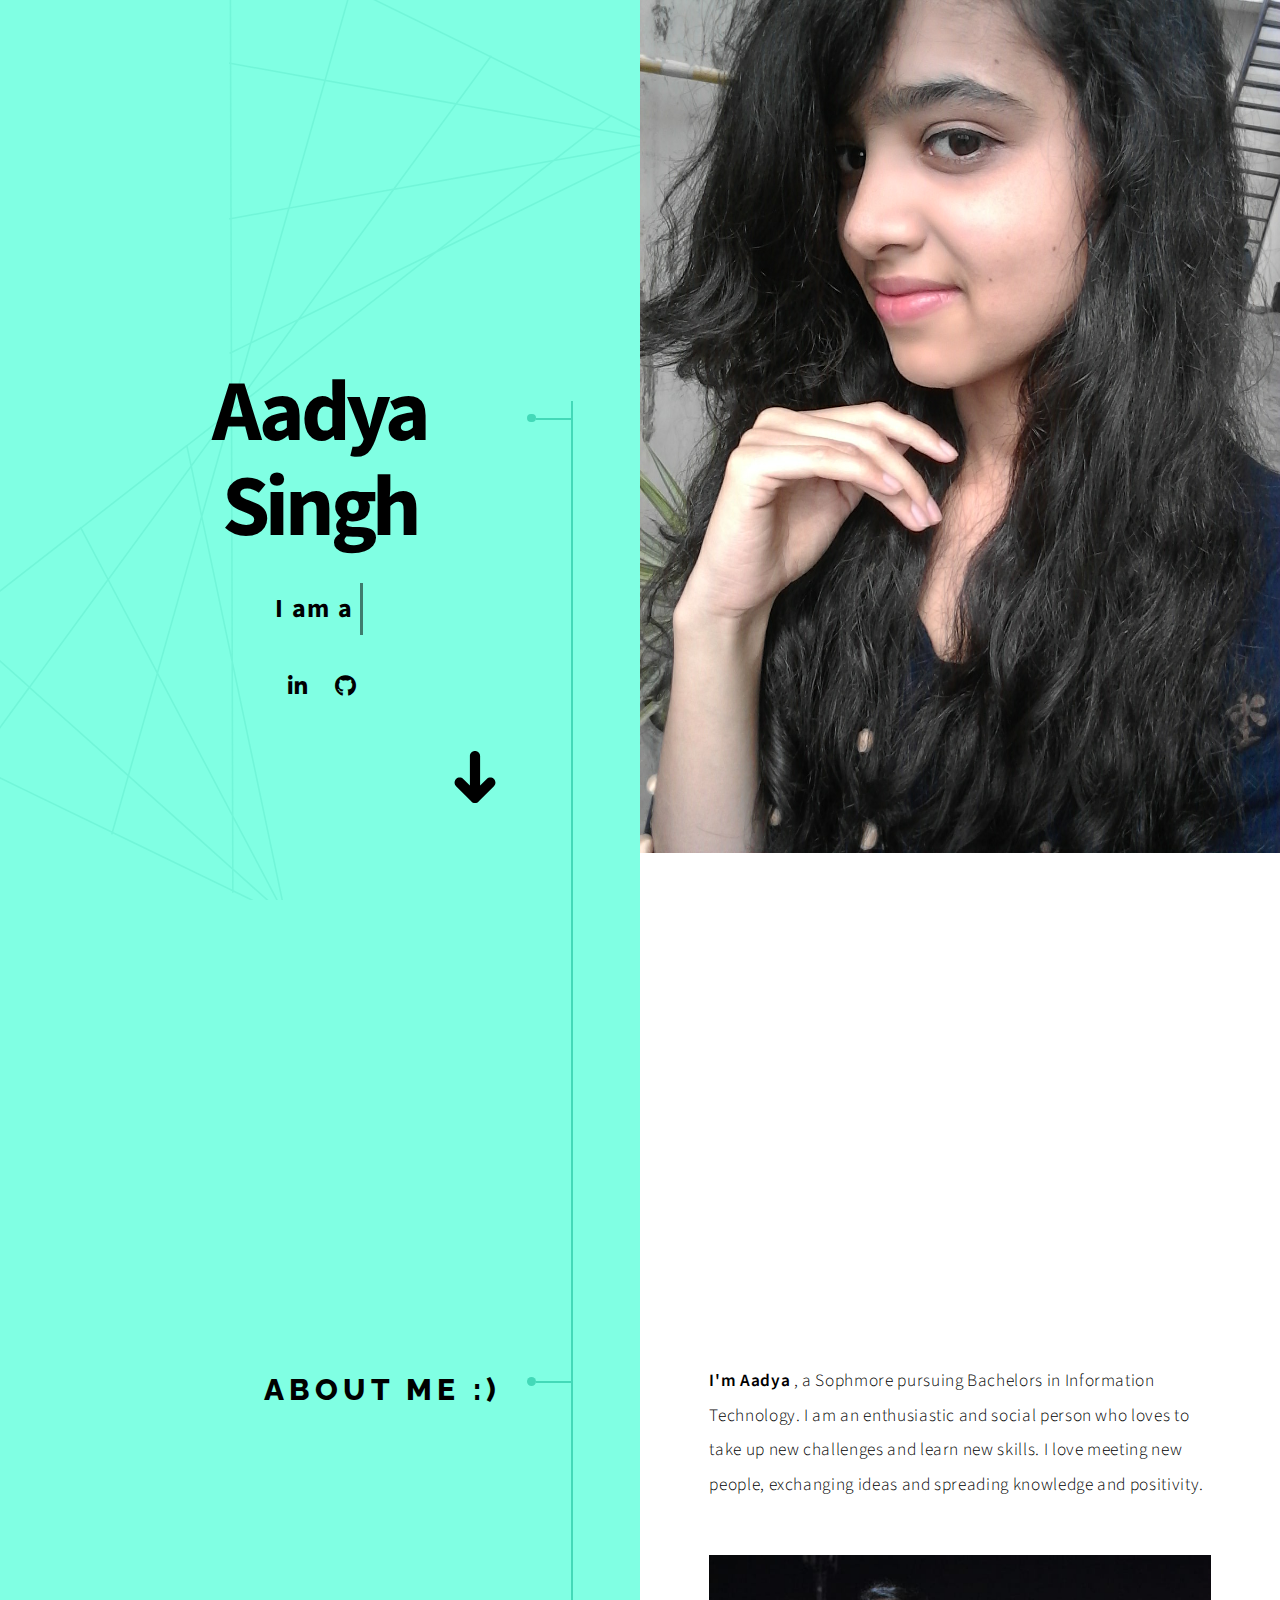
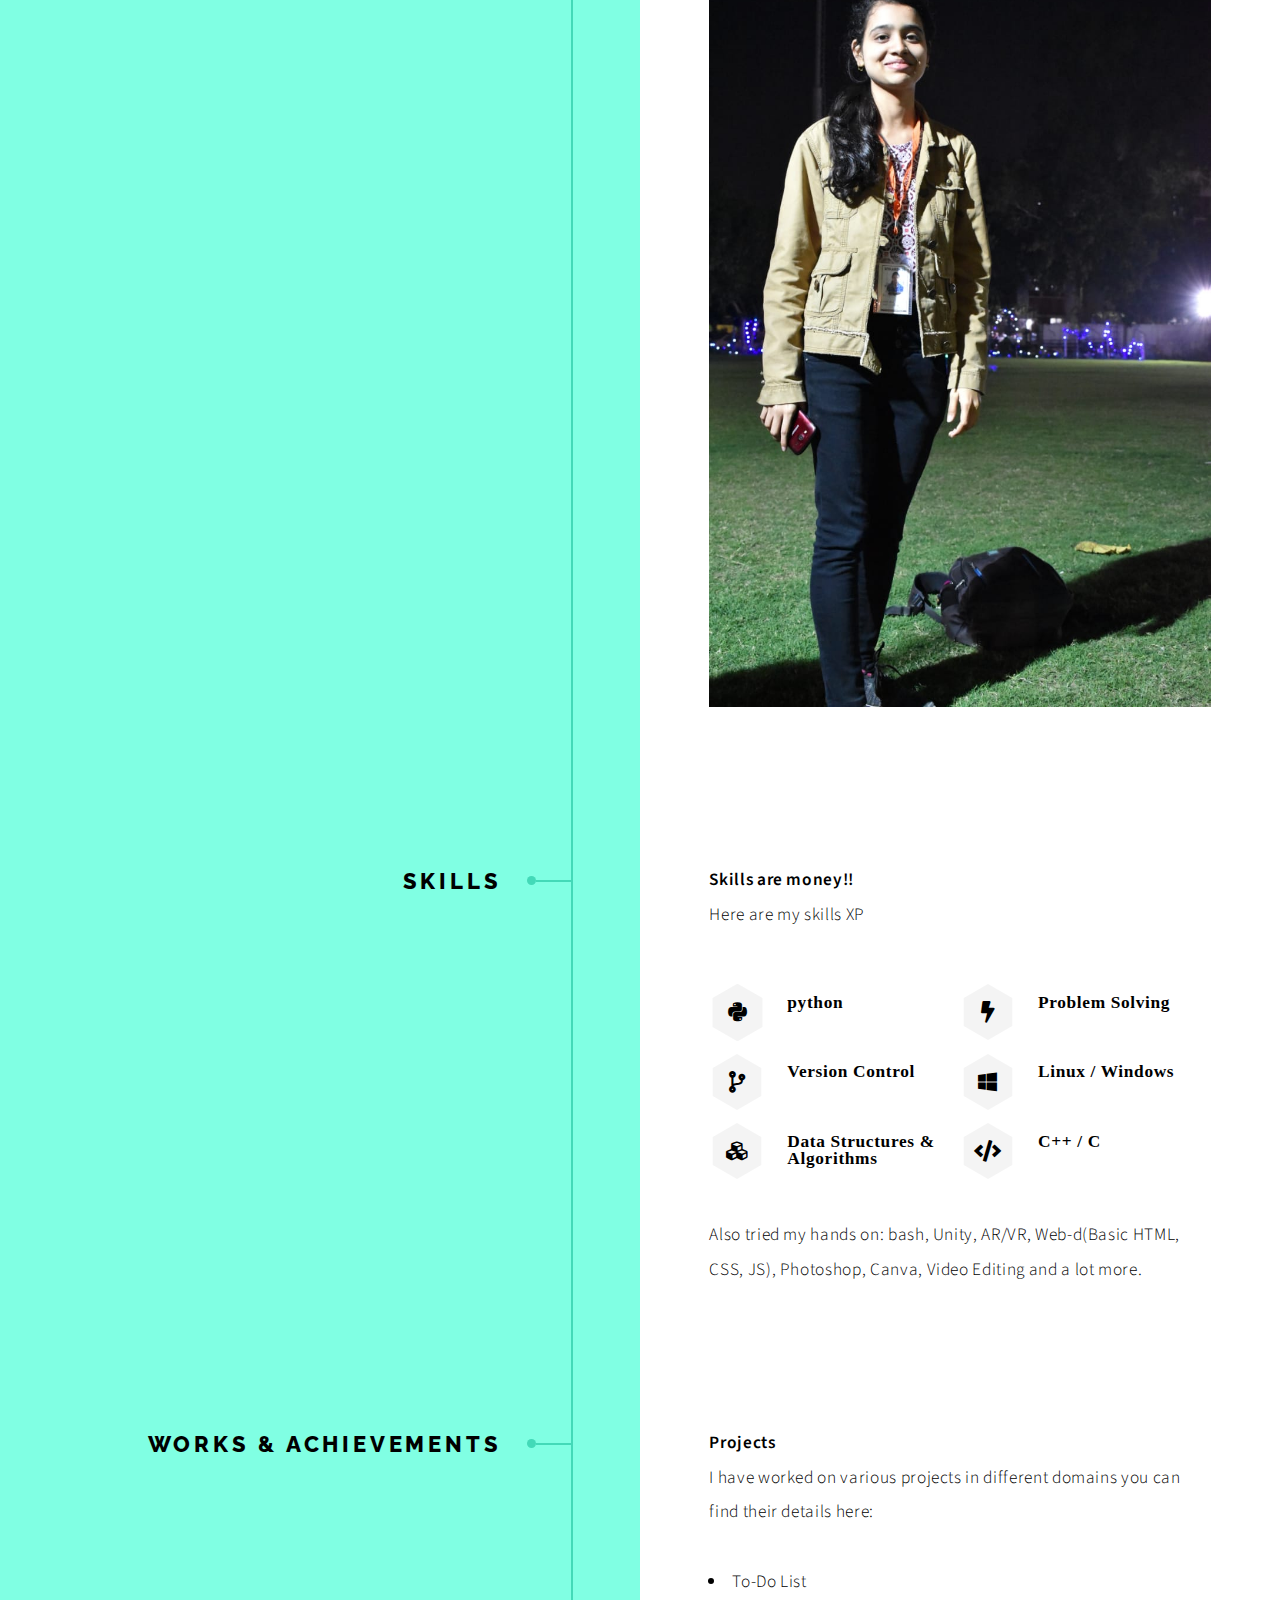
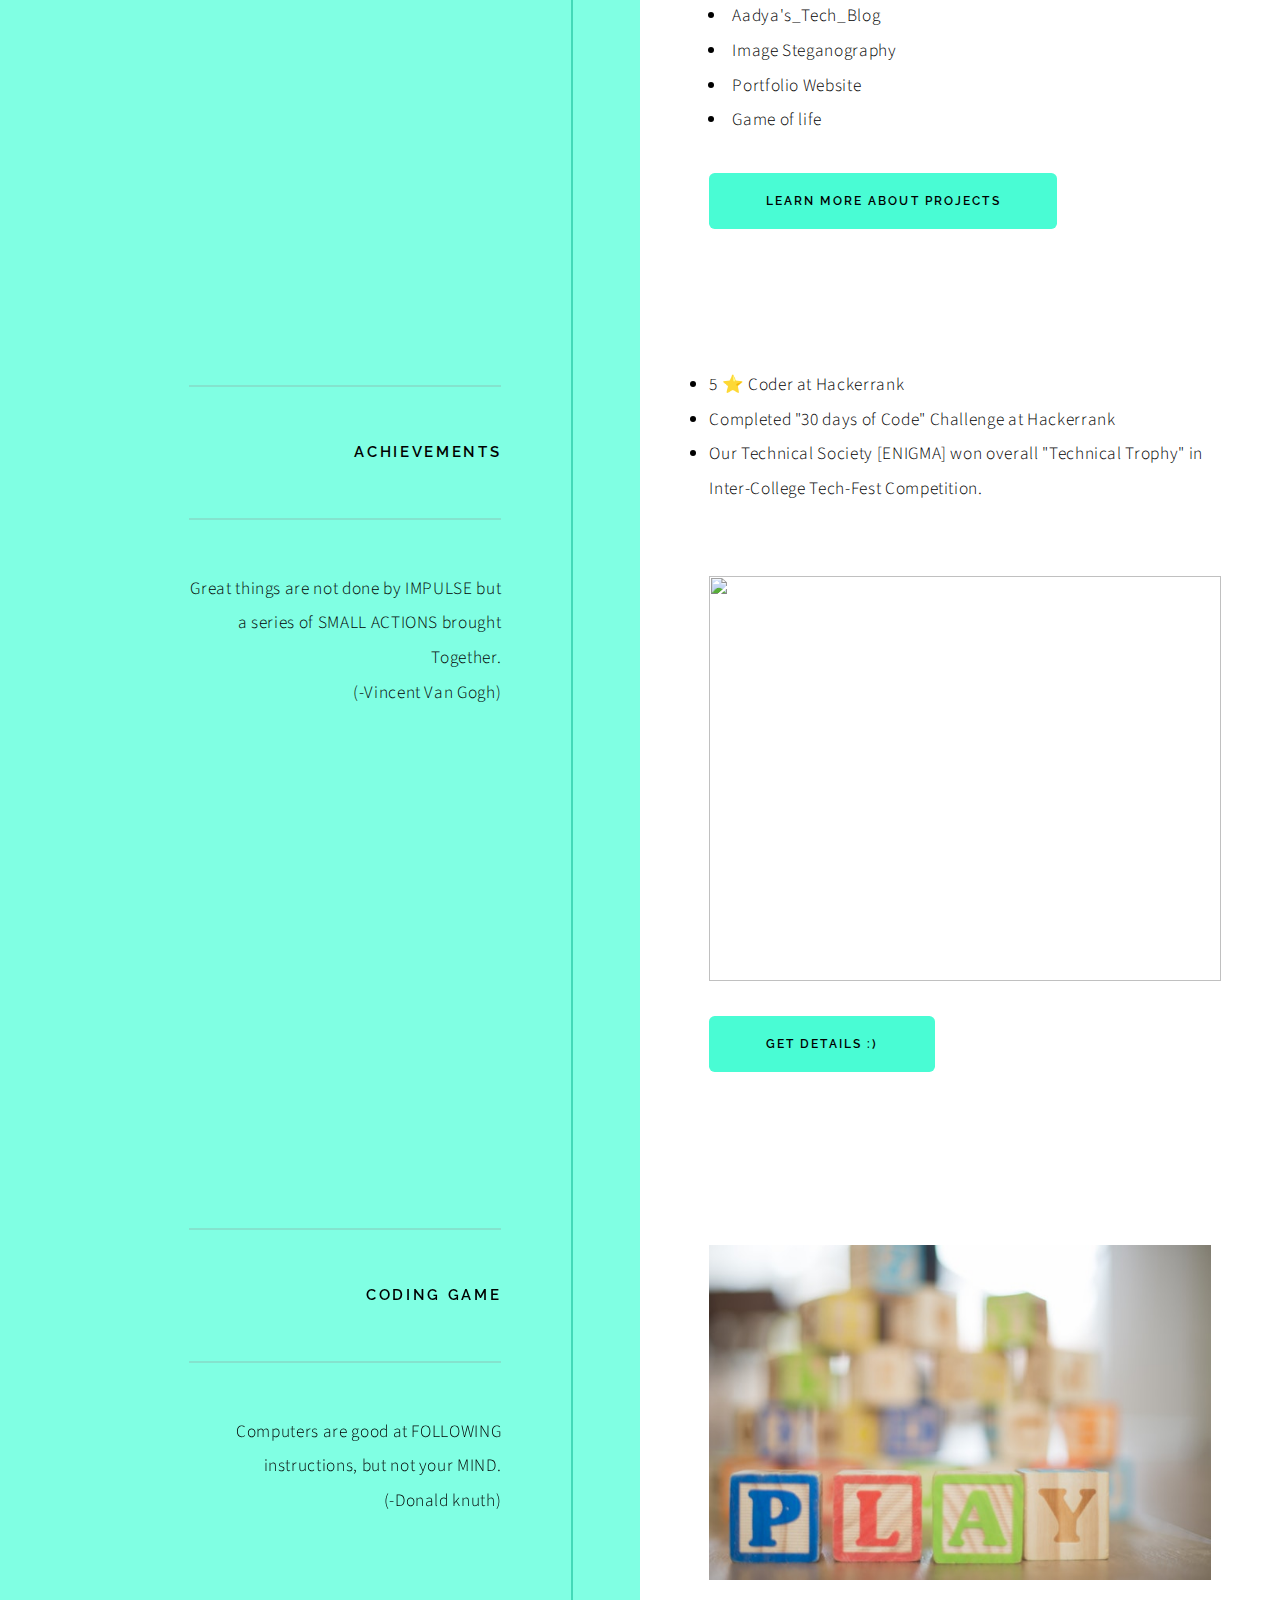
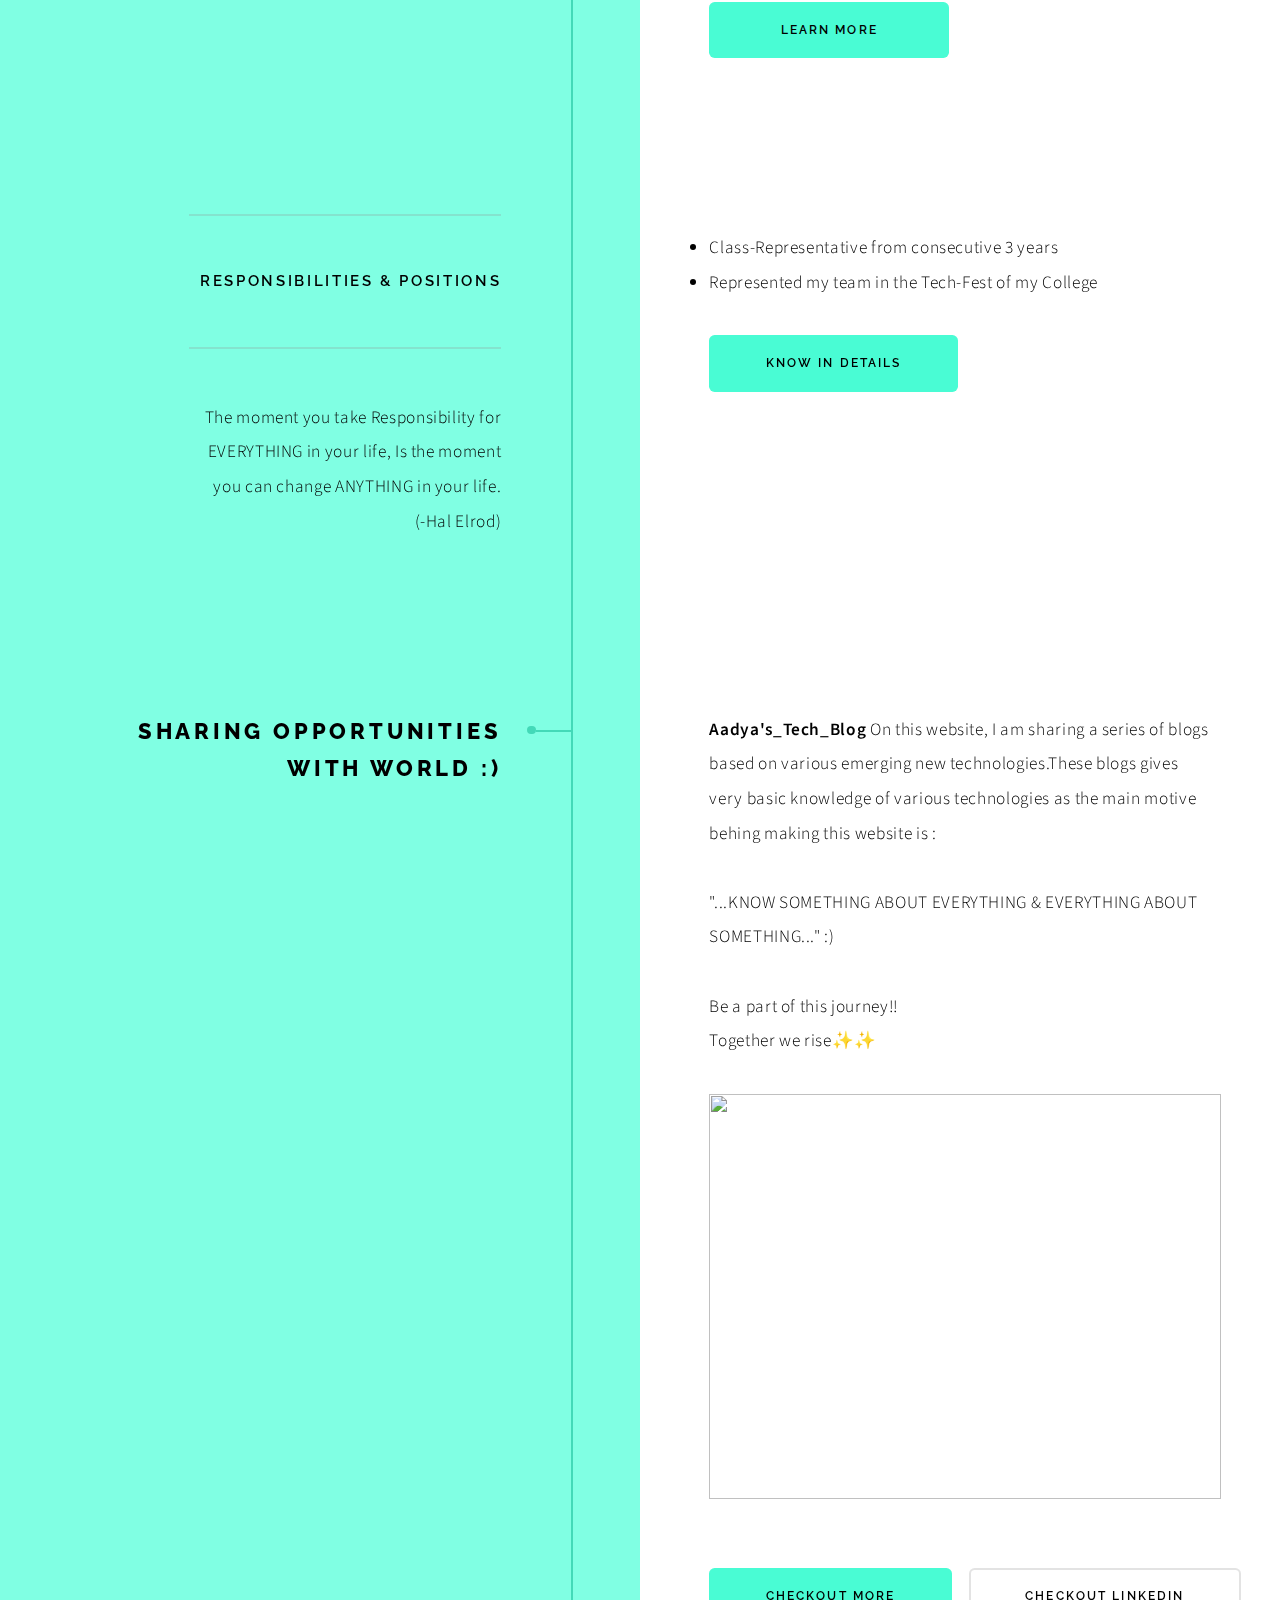
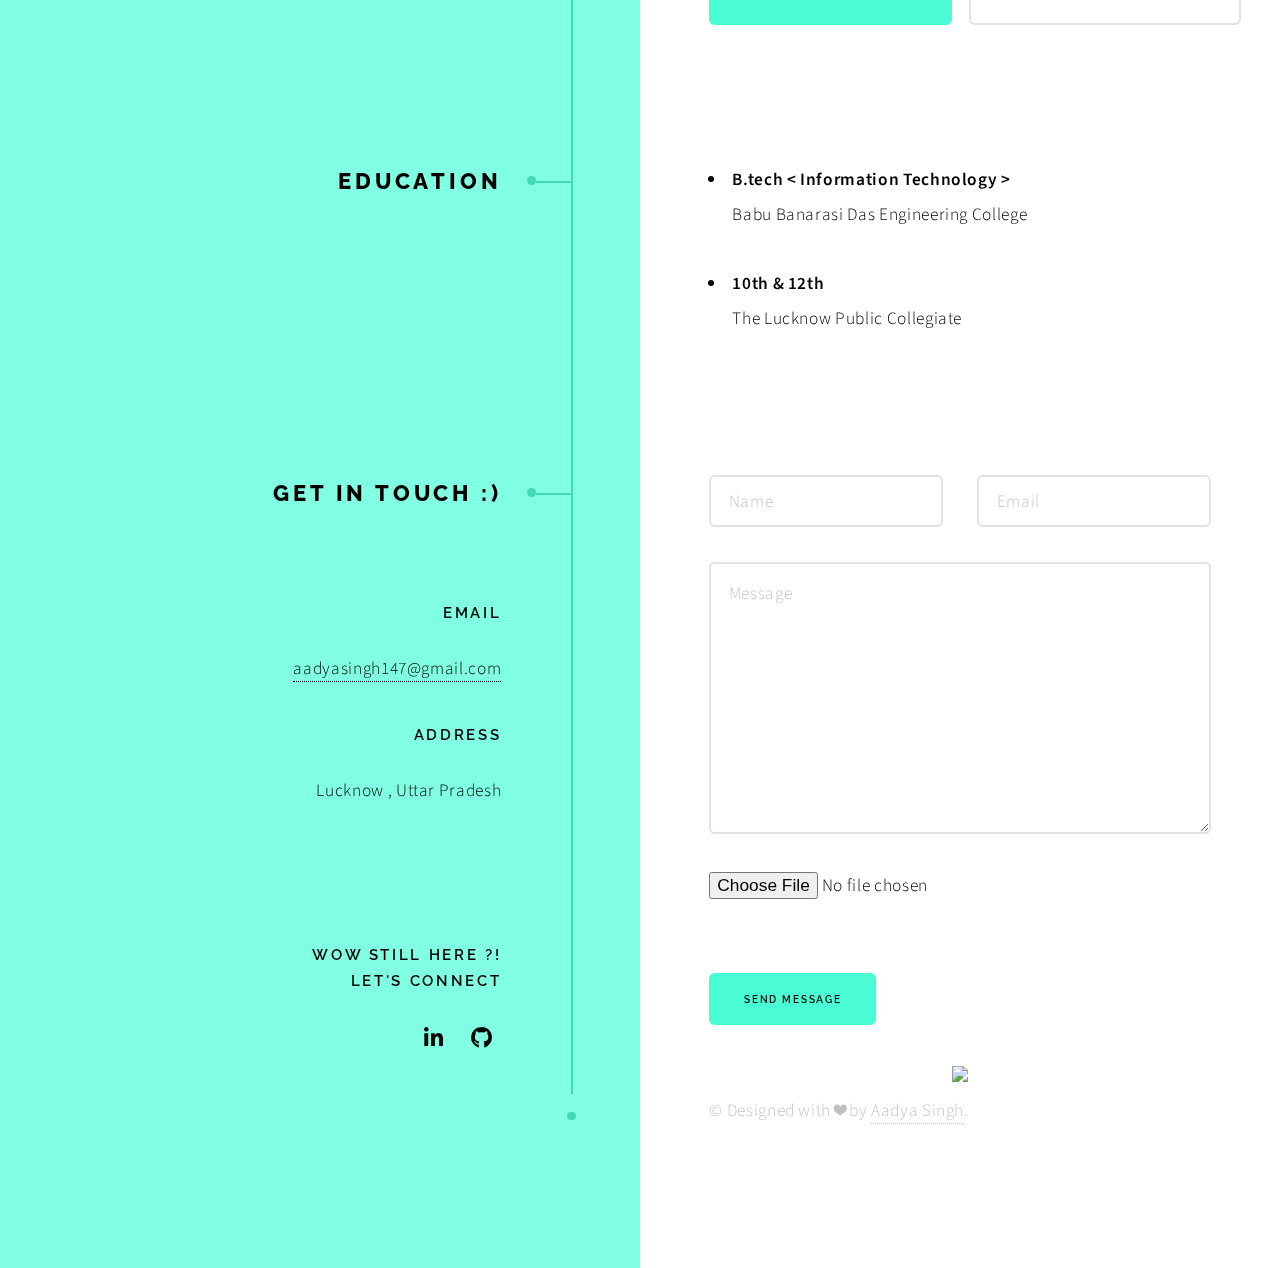
==== index.html @ fbf0c64c "Update index.html" ====
<!DOCTYPE HTML>

<html>

<head>
	<title>Aadya Singh's Portfolio</title>
	<meta charset="utf-8" />
	<meta name="viewport" content="width=device-width, initial-scale=1, user-scalable=no" />
	<meta name="description" content="" />
	<meta name="keywords" content="" />
	<link rel="stylesheet" href="assets/css/main.css" />
	<link rel="stylesheet" href="https://cdn.jsdelivr.net/gh/devicons/devicon@master/devicon.min.css">

</head>

<body class="is-preload">

	<!-- Wrapper -->
	<div id="wrapper">

		<!-- Intro -->
		<section class="intro">
			<header>
				<!-- <center> -->
				<h1 align="center">Aadya Singh</h1>
				<div class="aayushi">
					<p>I am a <span class="typed-text"></span><span class="cursor">&nbsp;</span></p>
				</div>

				<!-- </center> -->
				<center>
					<ul class="icons">

						<li><a href="www.linkedin.com/in/aadya-singh-b6955a1a9" target="_blank"
								class="icon brands fa-linkedin-in"><span class="label">LinkedIn</span></a></li>
						<li><a href="https://github.com/adysis14" target="_blank" class="icon brands fa-github"><span
									class="label">GitHub</span></a></li>

					</ul>
				</center>

				<ul class="actions">
					<li><a href="#first" class="arrow scrolly"><span class="label">Next</span></a></li>
				</ul>
			</header>
			<div class="content">
				<img class="image fill" data-position="center" src="images/pic011..jpg" alt="" />
				<!-- <img style="position:absolute; bottom:0" src="https://media.tenor.com/images/fa2a38af8337d1332c962257dd8c6bdf/tenor.gif"> -->
				<!-- <img src="images/pic011.jpg" style="height:auto; max-width:100%; border:none; display:block;" alt="" /> -->
				<!-- <span class="image main"><img src="images/pic011.jpg" alt="" /></span> -->
			</div>
		</section>

		<!-- Section -->
		<section id="first">
			<header>
				<h2 style="font-size: 30px"> About me :)</h2>
			</header>
			<div class="content">
				<p><strong>I'm Aadya</strong> , a Sophmore pursuing Bachelors in Information Technology. I
					am an enthusiastic and social person who loves to take up new challenges and learn new skills. I
					love meeting new people, exchanging ideas and spreading knowledge and positivity.

					<span class="image main"><img src="images/pic02..jpg" alt="" /></span>
			</div>
		</section>

		<!-- Section -->
		<section>
			<header>
				<h2>Skills</h2>
			</header>
			<div class="content">
				<p><strong>Skills are money!!</strong><br> Here are my skills XP</p>
				<ul class="feature-icons">
					<li class="fab fa-python"><b>python</b></li>
					<li class="fas fa-bolt">Problem Solving</li>
					<li class="fas fa-code-branch">Version Control</li>
					<li class="fab fa-windows"><b>Linux / Windows</b></li>
					<li class="fas fa-cubes">Data Structures & Algorithms</li>
					<li class="fas fa-code">C++ / C</li>
				</ul>
				<p>Also tried my hands on: bash, Unity, AR/VR, Web-d(Basic HTML, CSS, JS), Photoshop, Canva, Video
					Editing and a lot more.</p>
			</div>
		</section>

		<!-- Section -->
		<section>
			<header>
				<h2>Works & Achievements </h2>
			</header>
			<div class="content">
				<p><strong>Projects</strong><br> I have worked on various projects in different domains you can find
					their details here:
				<ul>
					<li> To-Do List</li>
					<li> Aadya's_Tech_Blog</li>
					<li> Image Steganography </li>
					<!-- <li> AR Card Game</li> -->
					<!-- <li> AgriFriend (Website using Bootsrap)</li> -->
					<li> Portfolio Website</li>
					<li> Game of life</li>
					<!-- <li> ChessMov (Chess moves finder)</li> -->

				</ul>

				<a href="projects.html" target="_blank" class="button primary large">Learn more about projects</a>
				</p>


				<!-- Section -->
				<section>
					<header>
						<hr><h3>Achievements</h3><hr>
						<p>Great things are not done by IMPULSE but a series of SMALL ACTIONS brought
							Together.<br>(-Vincent Van Gogh)</p>
					</header>
					<div class="content"><br>
						<li>5 ⭐ Coder at Hackerrank</li>
						<li>Completed "30 days of Code" Challenge at Hackerrank</li>
						<li>Our Technical Society [ENIGMA] won overall "Technical Trophy" in Inter-College Tech-Fest
							Competition.</li>
						<br>
						<br>
						<div class="gallery">
							<a href="images/gallery/fulls/08..JPG" class="portrait"><img
									src="images/gallery/thumbs/08..JPG" alt="" /></a>
						</div> <br>
						<div>
							<!-- <a href="images/gallery/fulls/01.jpg" class="landscape"><img
									src="https://imgur.com/wDs1J7K.jpg" alt="" /></a> -->

							<a href="projects.html" target="_blank" class="button primary large">Get Details :)</a>
						</div>
					</div>
				</section>

				<!-- Section -->
				<section>
					<header>
						<hr><h3>Coding Game</h3><hr>
						<p>Computers are good at FOLLOWING instructions, but not your MIND.<br> (-Donald knuth)</p>
					</header>
					<div class="content"><br><br>
						<div class="gallery">
							<a href="images/gallery/fulls/05..jpg" class="landscape"><img
									src="images/gallery/thumbs/05..jpg" alt="" /></a>

							<a href="projects.html" target="_blank" class="button primary large">Learn more</a>


						</div>
					</div>
				</section>

				<!-- Section -->
				<section>
					<header>
						<hr><h3>Responsibilities & Positions</h3><hr>
						<p>The moment you take Responsibility for EVERYTHING in your life, Is the moment you can change
							ANYTHING in your life.<br>(-Hal Elrod)</p>
					</header>
					<div class="content"><br><br>
						<li>Class-Representative from consecutive 3 years</li>
						<li>Represented my team in the Tech-Fest of my College</li>
<!-- 						<li>Our Technical Society [ENIGMA] won overall "Technical Trophy" in Inter-College Tech-Fest
							Competition.</li>
						<br>
						<br>
						<div class="gallery">
							<a href="images/gallery/fulls/08..JPG" class="portrait"><img
									src="images/gallery/thumbs/08..JPG" alt="" /></a>
						</div> -->
						<br>
						<a href="projects.html" target="_blank" class="button primary large">Know in details</a>

					</div>
				</section><br>

			</div>
		</section>

		<!-- Section -->
		<section>
			<header>
				<h2>Sharing Opportunities with world :)</h2>
			</header>
			<div class="content">
				<p><strong>Aadya's_Tech_Blog</strong> On this website, I am sharing a series of blogs based on various
					emerging new technologies.These blogs gives very basic knowledge of various technologies as the main
					motive behing making this website is : <br> <br>

					"...KNOW SOMETHING ABOUT EVERYTHING & EVERYTHING ABOUT SOMETHING..." :)<br><br>

					Be a part of this journey!! <br>
					Together we rise✨✨</p>

				
					<div class="gallery">
						<a href="https://github.com/adysis14/Aadya-s-Tech-Blog/blob/main/ady(1).png?raw=true" class="portrait"><img
								src="https://github.com/adysis14/Aadya-s-Tech-Blog/blob/main/ady(1).png?raw=true" alt="" /></a>
					</div>
					

				<!-- <div class="iframe-container">
					<iframe width="560" height="315" src="https://github.com/adysis14/Aadya-s-Tech-Blog/blob/main/ady(1).png?raw=true" frameborder="0"
						allow="accelerometer; autoplay; clipboard-write; encrypted-media; gyroscope; picture-in-picture"
						allowfullscreen></iframe>
				</div> -->
				<br>

				<!--	<div class="iframe-container">
					<iframe width="560" height="315" src="https://www.youtube.com/embed/ROzwmfEaaHw" frameborder="0"
						allow="accelerometer; autoplay; clipboard-write; encrypted-media; gyroscope; picture-in-picture"
						allowfullscreen></iframe>
				</div>
				<br>

				<div class="iframe-container">
					<iframe width="560" height="315" src="https://www.youtube.com/embed/Ca5g5zDy9mE" frameborder="0"
						allow="accelerometer; autoplay; clipboard-write; encrypted-media; gyroscope; picture-in-picture"
						allowfullscreen></iframe>
				</div>
				<br>

				<div class="iframe-container">
					<iframe width="560" height="315" src="https://www.youtube.com/embed/F18Phogwxd8" frameborder="0"
						allow="accelerometer; autoplay; clipboard-write; encrypted-media; gyroscope; picture-in-picture"
						allowfullscreen></iframe>
				</div>
				<br>
				<div class="iframe-container">
					<iframe width="560" height="315" src="https://www.youtube.com/embed/gPaguw0FHjU" frameborder="0"
						allow="accelerometer; autoplay; clipboard-write; encrypted-media; gyroscope; picture-in-picture"
						allowfullscreen></iframe>
				</div> -->
				<br>
				<ul class="actions">
					<li><a href="https://adysis14.github.io/Aadya-s-Tech-Blog/" target="_blank"
							class="button primary large">Checkout more</a></li>
					<li><a href="www.linkedin.com/in/aadya-singh-b6955a1a9" target="_blank"
							class="button large">Checkout LinkedIn</a></li>
				</ul>
			</div>
		</section>


		<!-- Section -->
		<section>
			<header>
				<h2>Education</h2>
			</header>
			<div class="content">
				<ul>
					<li>
						<p><strong>B.tech &lt Information Technology &gt</Computer></strong> <br>
							Babu Banarasi Das Engineering College </p>
					</li>

					<li>
						<p><strong>10th & 12th</Computer></strong> <br>
							The Lucknow Public Collegiate </p>
					</li>
				</ul>
				<!-- <center>
					<img src="https://i.giphy.com/media/IdO3mxjROJv6sKE6r0/giphy.webp"> 

					 <img src="https://media.tenor.com/images/fa2a38af8337d1332c962257dd8c6bdf/tenor.gif">
					<img src="https://i.gifer.com/Lvoe.gif">
				</center> -->
			</div>
		</section>

		<!-- Section -->
		<section>
			<header>
				<h2>Get in touch :)</h2>
				<!-- <li>
						<h3>Email</h3>
						<a href="mailto:aadyasingh147@gmail.com ">aadyasingh147@gmail.com</a>
					</li> -->
				<ul>
					<h3>Email</h3>
					<a href="mailto:aadyasingh147@gmail.com ">aadyasingh147@gmail.com</a>
				</ul>
				<ul>
					<h3>Address</h3>
					<span>Lucknow , Uttar Pradesh</span>
				</ul>
			</header>
			<div class="content">
				<!-- <p><strong>Auctor commodo</strong> interdum et malesuada fames ac ante ipsum primis in faucibus.
					Pellentesque venenatis dolor imperdiet dolor mattis sagittis.</p> -->
				<form action="POST" data-netlify="true">
					<div class="fields">
						<div class="field half">
							<input type="text" name="name" id="name" placeholder="Name" />
						</div>
						<div class="field half">
							<input type="email" name="email" id="email" placeholder="Email" />
						</div>
						<div class="field">
							<textarea name="message" id="message" placeholder="Message" rows="7"></textarea>
						</div>
						<div class="field">
							<input type="file" name="myfile" id="myfile" placeholder="Upload File" rows="7" />
						</div>
						<div class="field">
							<div data-netlify-recaptcha="true">
								
							</div>
						</div>
					</div>
					<ul class="actions">
						<li><input type="submit" value="Send Message" class="button primary" /></li>
					</ul>
				</form>
				<center>
					<img src="https://i.gifer.com/Lvoe.gif">
				</center>

			</div>

			<footer>
				<ul class="items">
					<!-- <h2>Get in touch :)</h2> -->
					<!-- <li>
						<h3>Email</h3>
						<a href="mailto:aadyasingh147@gmail.com ">aadyasingh147@gmail.com</a>
					</li>
					<li>
						<h3>Address</h3>
						<span>Lucknow , Uttar Pradesh</span>
					</li> -->

					<!-- <li> -->
					<h3> WOW Still here ?!<br> Let's Connect</h3>
					<ul class="icons">

						<li><a href="www.linkedin.com/in/aadya-singh-b6955a1a9" target="_blank"
								class="icon brands fa-linkedin-in"><span class="label">LinkedIn</span></a></li>
						<li><a href="https://github.com/adysis14" target="_blank" class="icon brands fa-github"><span
									class="label">GitHub</span></a></li>

					</ul>
					<!-- </li> -->
				</ul>
			</footer>
		</section>

		<!-- Copyright -->
		<div class="copyright">&copy; Designed with ❤ by <a href="https://github.com/adysis14" target="_blank">Aadya
				Singh</a>.</div>

	</div>

	<!-- Scripts -->
	<script src="assets/js/jquery.min.js"></script>
	<script src="assets/js/jquery.scrolly.min.js"></script>
	<script src="assets/js/browser.min.js"></script>
	<script src="assets/js/breakpoints.min.js"></script>
	<script src="assets/js/util.js"></script>
	<script src="assets/js/main.js"></script>

</body>

</html>
---- assets/css/main.css ----
@import url(fontawesome-all.min.css);
@import url("https://fonts.googleapis.com/css?family=Source+Sans+Pro:300,600,700,300i,600i,700i|Raleway:600,800");

.iframe-container{
	position: relative;
	width: 100%;
	padding-bottom: 56.25%; 
	height: 0;
  }
  .iframe-container iframe{
	position: absolute;
	top:0;
	left: 0;
	width: 100%;
	height: 100%;
  }
	.iframe-container{
		position: relative;
		width: 100%;
		padding-bottom: 56.25%; 
		height: 0;
	  }
	  .iframe-container iframe{
		position: absolute;
		top:0;
		left: 0;
		width: 100%;
		height: 100%;
	  }
 

  /* first image responsive class */
  .newresponsive {
	width: 100%;
	height: auto;
  }
  /*
  	Typing effect
  */
  .aayushi {
	/* height: 100vh; */
	display: flex;
	justify-content: center;
	align-items: center;
  }
   
  .aayushi p {
	font-size: 1.5rem;
	/* padding: 0.5rem; */
	font-weight: bold;
	letter-spacing: 0.1rem;
	text-align: center;
	overflow: hidden;
  }
  .aayushi p span.typed-text {
	font-weight: bold;
	color: #dd7732;
  }
  .aayushi p span.cursor {
	display: inline-block;
	background-color: rgba(0, 0, 0, 0.514);
	/* margin-left: 0.1rem; */
	width: 3px;
	animation: blink 1s infinite;
  }
  .aayushi p span.cursor.typing {
	animation: none;
  }
  @keyframes blink {
	0%  { background-color: rgba(3, 3, 3, 0.486); }
	49% { background-color: rgba(3, 3, 3, 0.486); }
	50% { background-color: transparent; }
	99% { background-color: transparent; }
	100%  { background-color: rgba(3, 3, 3, 0.486); }
  }

html, body, div, span, applet, object,
iframe, h1, h2, h3, h4, h5, h6, p, blockquote,
pre, a, abbr, acronym, address, big, cite,
code, del, dfn, em, img, ins, kbd, q, s, samp,
small, strike, strong, sub, sup, tt, var, b,
u, i, center, dl, dt, dd, ol, ul, li, fieldset,
form, label, legend, table, caption, tbody,
tfoot, thead, tr, th, td, article, aside,
canvas, details, embed, figure, figcaption,
footer, header, hgroup, menu, nav, output, ruby,
section, summary, time, mark, audio, video {
	margin: 0;
	padding: 0;
	border: 0;
	font-size: 100%;
	font: inherit;
	vertical-align: baseline;}

article, aside, details, figcaption, figure,
footer, header, hgroup, menu, nav, section {
	display: block;}

body {
	line-height: 1;
}

ol, ul {
	list-style: none;
}

blockquote, q {
	quotes: none;
}

	blockquote:before, blockquote:after, q:before, q:after {
		content: '';
		content: none;
	}

table {
	border-collapse: collapse;
	border-spacing: 0;
}

body {
	-webkit-text-size-adjust: none;
}

mark {
	background-color: transparent;
	color: inherit;
}

input::-moz-focus-inner {
	border: 0;
	padding: 0;
}

input, select, textarea {
	-moz-appearance: none;
	-webkit-appearance: none;
	-ms-appearance: none;
	appearance: none;
}

/* Basic */

	@-ms-viewport {
		width: device-width;
	}

	body {
		-ms-overflow-style: scrollbar;
	}

	@media screen and (max-width: 480px) {

		html, body {
			min-width: 320px;
		}

	}

	html {
		box-sizing: border-box;
	}

	*, *:before, *:after {
		box-sizing: inherit;
	}

	html {
		overflow-x: hidden;
	}

	body {
		background: #ffffff;
		overflow-x: hidden;
	}

		body.is-preload *, body.is-preload *:before, body.is-preload *:after {
			-moz-animation: none !important;
			-webkit-animation: none !important;
			-ms-animation: none !important;
			animation: none !important;
			-moz-transition: none !important;
			-webkit-transition: none !important;
			-ms-transition: none !important;
			transition: none !important;
		}

/* Typography */

	html {
		font-size: 18pt;
	}

		@media screen and (max-width: 1920px) {

			html {
				font-size: 13pt;
			}

		}

		@media screen and (max-width: 1152px) {

			html {
				font-size: 14pt;
			}

		}

		@media screen and (max-width: 736px) {

			html {
				font-size: 12pt;
			}

		}

		@media screen and (max-width: 480px) {

			html {
				font-size: 11pt;
			}

		}

	body {
		background-color: #ffffff;
		color: #000000;
	}

	body, input, select, textarea {
		color: #000000;
		font-family: "Source Sans Pro", Helvetica, sans-serif;
		font-size: 1rem;
		font-weight: 300;
		letter-spacing: 0.0375em;
		line-height: 2;
	}

	a {
		-moz-transition: border-bottom-color 0.25s ease-in-out;
		-webkit-transition: border-bottom-color 0.25s ease-in-out;
		-ms-transition: border-bottom-color 0.25s ease-in-out;
		transition: border-bottom-color 0.25s ease-in-out;
		text-decoration: none;
		color: #000000;
		border-bottom: dotted 1px;
	}

		a:hover {
			text-decoration: none;
			border-bottom-color: transparent;
		}

	strong, b {
		font-weight: 600;
		color: #000000;
	}

	em, i {
		font-style: italic;
	}

	p {
		margin: 0 0 2rem 0;
	}

	h1, h2, h3, h4, h5, h6 {
		color: #000000;
		font-family: "Raleway", Helvetica, sans-serif;
		font-weight: 600;
		letter-spacing: 0.175em;
		line-height: 1.75;
		margin: 0 0 1.5rem 0;
		text-transform: uppercase;
	}

		h1 a, h2 a, h3 a, h4 a, h5 a, h6 a {
			color: inherit;
			text-decoration: none;
		}

	h1 {
		font-family: "Source Sans Pro", Helvetica, sans-serif;
		font-size: 5rem;
		font-weight: 700;
		letter-spacing: -0.05em;
		line-height: 1.1;
		margin: 0 0 1.5rem 0;
		text-transform: none;
	}

	h2 {
		font-size: 1.25rem;
		font-weight: 800;
		margin: 0 0 2rem 0;
	}

	h3 {
		font-size: 0.875rem;
	}

	h4 {
		font-size: 0.875rem;
	}

	h5 {
		font-size: 0.75rem;
	}

	h6 {
		font-size: 0.625rem;
	}

	@media screen and (max-width: 736px) {

		h1 {
			font-size: 4.5rem;
			line-height: 1.1;
		}

		h2 {
			font-size: 1.25rem;
			line-height: 1.7;
		}

		h3 {
			font-size: 0.9rem;
		}

		h4 {
			font-size: 0.75rem;
		}

		h5 {
			font-size: 0.675rem;
		}

	}

	@media screen and (max-width: 360px) {

		h1 {
			font-size: 3.75rem;
		}

		h2 {
			font-size: 1.125rem;
		}

		h3 {
			font-size: 0.8rem;
		}

		h4 {
			font-size: 0.675rem;
		}

		h5 {
			font-size: 0.675rem;
		}

	}

	sub {
		font-size: 0.8rem;
		position: relative;
		top: 0.5rem;
	}

	sup {
		font-size: 0.8rem;
		position: relative;
		top: -0.5rem;
	}

	blockquote {
		border-left: solid 0.5rem rgba(144, 144, 144, 0.25);
		font-style: italic;
		margin: 0 0 2rem 0;
		padding: 1rem 0 1rem 2rem;
	}

	code {
		background: rgba(144, 144, 144, 0.1);
		border-radius: 0.325rem;
		font-family: "Courier New", monospace;
		font-size: 0.9rem;
		margin: 0 0.25rem;
		padding: 0.25rem 0.65rem;
	}

	pre {
		-webkit-overflow-scrolling: touch;
		font-family: "Courier New", monospace;
		font-size: 0.9rem;
		margin: 0 0 2rem 0;
		width: 100%;
	}

		pre code {
			display: block;
			line-height: 1.75;
			padding: 1rem 1.5rem;
			overflow-x: auto;
		}

	hr {
		border: 0;
		border-bottom: solid 2px rgba(144, 144, 144, 0.25);
		margin: 3rem 0;
	}

		hr.major {
			margin: 5rem 0;
		}

		@media screen and (max-width: 736px) {

			hr.major {
				margin: 3rem 0;
			}

		}

/* Row */

	.row {
		display: flex;
		flex-wrap: wrap;
		box-sizing: border-box;
		align-items: stretch;
	}

		.row > * {
			box-sizing: border-box;
		}

		.row.gtr-uniform > * > :last-child {
			margin-bottom: 0;
		}

		.row.aln-left {
			justify-content: flex-start;
		}

		.row.aln-center {
			justify-content: center;
		}

		.row.aln-right {
			justify-content: flex-end;
		}

		.row.aln-top {
			align-items: flex-start;
		}

		.row.aln-middle {
			align-items: center;
		}

		.row.aln-bottom {
			align-items: flex-end;
		}

		.row > .imp {
			order: -1;
		}

		.row > .col-1 {
			width: 8.33333%;
		}

		.row > .off-1 {
			margin-left: 8.33333%;
		}

		.row > .col-2 {
			width: 16.66667%;
		}

		.row > .off-2 {
			margin-left: 16.66667%;
		}

		.row > .col-3 {
			width: 25%;
		}

		.row > .off-3 {
			margin-left: 25%;
		}

		.row > .col-4 {
			width: 33.33333%;
		}

		.row > .off-4 {
			margin-left: 33.33333%;
		}

		.row > .col-5 {
			width: 41.66667%;
		}

		.row > .off-5 {
			margin-left: 41.66667%;
		}

		.row > .col-6 {
			width: 50%;
		}

		.row > .off-6 {
			margin-left: 50%;
		}

		.row > .col-7 {
			width: 58.33333%;
		}

		.row > .off-7 {
			margin-left: 58.33333%;
		}

		.row > .col-8 {
			width: 66.66667%;
		}

		.row > .off-8 {
			margin-left: 66.66667%;
		}

		.row > .col-9 {
			width: 75%;
		}

		.row > .off-9 {
			margin-left: 75%;
		}

		.row > .col-10 {
			width: 83.33333%;
		}

		.row > .off-10 {
			margin-left: 83.33333%;
		}

		.row > .col-11 {
			width: 91.66667%;
		}

		.row > .off-11 {
			margin-left: 91.66667%;
		}

		.row > .col-12 {
			width: 100%;
		}

		.row > .off-12 {
			margin-left: 100%;
		}

		.row.gtr-0 {
			margin-top: 0;
			margin-left: 0rem;
		}

			.row.gtr-0 > * {
				padding: 0 0 0 0rem;
			}

			.row.gtr-0.gtr-uniform {
				margin-top: 0rem;
			}

				.row.gtr-0.gtr-uniform > * {
					padding-top: 0rem;
				}

		.row.gtr-25 {
			margin-top: 0;
			margin-left: -0.5rem;
		}

			.row.gtr-25 > * {
				padding: 0 0 0 0.5rem;
			}

			.row.gtr-25.gtr-uniform {
				margin-top: -0.5rem;
			}

				.row.gtr-25.gtr-uniform > * {
					padding-top: 0.5rem;
				}

		.row.gtr-50 {
			margin-top: 0;
			margin-left: -1rem;
		}

			.row.gtr-50 > * {
				padding: 0 0 0 1rem;
			}

			.row.gtr-50.gtr-uniform {
				margin-top: -1rem;
			}

				.row.gtr-50.gtr-uniform > * {
					padding-top: 1rem;
				}

		.row {
			margin-top: 0;
			margin-left: -2rem;
		}

			.row > * {
				padding: 0 0 0 2rem;
			}

			.row.gtr-uniform {
				margin-top: -2rem;
			}

				.row.gtr-uniform > * {
					padding-top: 2rem;
				}

		.row.gtr-150 {
			margin-top: 0;
			margin-left: -3rem;
		}

			.row.gtr-150 > * {
				padding: 0 0 0 3rem;
			}

			.row.gtr-150.gtr-uniform {
				margin-top: -3rem;
			}

				.row.gtr-150.gtr-uniform > * {
					padding-top: 3rem;
				}

		.row.gtr-200 {
			margin-top: 0;
			margin-left: -4rem;
		}

			.row.gtr-200 > * {
				padding: 0 0 0 4rem;
			}

			.row.gtr-200.gtr-uniform {
				margin-top: -4rem;
			}

				.row.gtr-200.gtr-uniform > * {
					padding-top: 4rem;
				}

		@media screen and (max-width: 1920px) {

			.row {
				display: flex;
				flex-wrap: wrap;
				box-sizing: border-box;
				align-items: stretch;
			}

				.row > * {
					box-sizing: border-box;
				}

				.row.gtr-uniform > * > :last-child {
					margin-bottom: 0;
				}

				.row.aln-left {
					justify-content: flex-start;
				}

				.row.aln-center {
					justify-content: center;
				}

				.row.aln-right {
					justify-content: flex-end;
				}

				.row.aln-top {
					align-items: flex-start;
				}

				.row.aln-middle {
					align-items: center;
				}

				.row.aln-bottom {
					align-items: flex-end;
				}

				.row > .imp-xlarge {
					order: -1;
				}

				.row > .col-1-xlarge {
					width: 8.33333%;
				}

				.row > .off-1-xlarge {
					margin-left: 8.33333%;
				}

				.row > .col-2-xlarge {
					width: 16.66667%;
				}

				.row > .off-2-xlarge {
					margin-left: 16.66667%;
				}

				.row > .col-3-xlarge {
					width: 25%;
				}

				.row > .off-3-xlarge {
					margin-left: 25%;
				}

				.row > .col-4-xlarge {
					width: 33.33333%;
				}

				.row > .off-4-xlarge {
					margin-left: 33.33333%;
				}

				.row > .col-5-xlarge {
					width: 41.66667%;
				}

				.row > .off-5-xlarge {
					margin-left: 41.66667%;
				}

				.row > .col-6-xlarge {
					width: 50%;
				}

				.row > .off-6-xlarge {
					margin-left: 50%;
				}

				.row > .col-7-xlarge {
					width: 58.33333%;
				}

				.row > .off-7-xlarge {
					margin-left: 58.33333%;
				}

				.row > .col-8-xlarge {
					width: 66.66667%;
				}

				.row > .off-8-xlarge {
					margin-left: 66.66667%;
				}

				.row > .col-9-xlarge {
					width: 75%;
				}

				.row > .off-9-xlarge {
					margin-left: 75%;
				}

				.row > .col-10-xlarge {
					width: 83.33333%;
				}

				.row > .off-10-xlarge {
					margin-left: 83.33333%;
				}

				.row > .col-11-xlarge {
					width: 91.66667%;
				}

				.row > .off-11-xlarge {
					margin-left: 91.66667%;
				}

				.row > .col-12-xlarge {
					width: 100%;
				}

				.row > .off-12-xlarge {
					margin-left: 100%;
				}

				.row.gtr-0 {
					margin-top: 0;
					margin-left: 0rem;
				}

					.row.gtr-0 > * {
						padding: 0 0 0 0rem;
					}

					.row.gtr-0.gtr-uniform {
						margin-top: 0rem;
					}

						.row.gtr-0.gtr-uniform > * {
							padding-top: 0rem;
						}

				.row.gtr-25 {
					margin-top: 0;
					margin-left: -0.5rem;
				}

					.row.gtr-25 > * {
						padding: 0 0 0 0.5rem;
					}

					.row.gtr-25.gtr-uniform {
						margin-top: -0.5rem;
					}

						.row.gtr-25.gtr-uniform > * {
							padding-top: 0.5rem;
						}

				.row.gtr-50 {
					margin-top: 0;
					margin-left: -1rem;
				}

					.row.gtr-50 > * {
						padding: 0 0 0 1rem;
					}

					.row.gtr-50.gtr-uniform {
						margin-top: -1rem;
					}

						.row.gtr-50.gtr-uniform > * {
							padding-top: 1rem;
						}

				.row {
					margin-top: 0;
					margin-left: -2rem;
				}

					.row > * {
						padding: 0 0 0 2rem;
					}

					.row.gtr-uniform {
						margin-top: -2rem;
					}

						.row.gtr-uniform > * {
							padding-top: 2rem;
						}

				.row.gtr-150 {
					margin-top: 0;
					margin-left: -3rem;
				}

					.row.gtr-150 > * {
						padding: 0 0 0 3rem;
					}

					.row.gtr-150.gtr-uniform {
						margin-top: -3rem;
					}

						.row.gtr-150.gtr-uniform > * {
							padding-top: 3rem;
						}

				.row.gtr-200 {
					margin-top: 0;
					margin-left: -4rem;
				}

					.row.gtr-200 > * {
						padding: 0 0 0 4rem;
					}

					.row.gtr-200.gtr-uniform {
						margin-top: -4rem;
					}

						.row.gtr-200.gtr-uniform > * {
							padding-top: 4rem;
						}

		}

		@media screen and (max-width: 1280px) {

			.row {
				display: flex;
				flex-wrap: wrap;
				box-sizing: border-box;
				align-items: stretch;
			}

				.row > * {
					box-sizing: border-box;
				}

				.row.gtr-uniform > * > :last-child {
					margin-bottom: 0;
				}

				.row.aln-left {
					justify-content: flex-start;
				}

				.row.aln-center {
					justify-content: center;
				}

				.row.aln-right {
					justify-content: flex-end;
				}

				.row.aln-top {
					align-items: flex-start;
				}

				.row.aln-middle {
					align-items: center;
				}

				.row.aln-bottom {
					align-items: flex-end;
				}

				.row > .imp-large {
					order: -1;
				}

				.row > .col-1-large {
					width: 8.33333%;
				}

				.row > .off-1-large {
					margin-left: 8.33333%;
				}

				.row > .col-2-large {
					width: 16.66667%;
				}

				.row > .off-2-large {
					margin-left: 16.66667%;
				}

				.row > .col-3-large {
					width: 25%;
				}

				.row > .off-3-large {
					margin-left: 25%;
				}

				.row > .col-4-large {
					width: 33.33333%;
				}

				.row > .off-4-large {
					margin-left: 33.33333%;
				}

				.row > .col-5-large {
					width: 41.66667%;
				}

				.row > .off-5-large {
					margin-left: 41.66667%;
				}

				.row > .col-6-large {
					width: 50%;
				}

				.row > .off-6-large {
					margin-left: 50%;
				}

				.row > .col-7-large {
					width: 58.33333%;
				}

				.row > .off-7-large {
					margin-left: 58.33333%;
				}

				.row > .col-8-large {
					width: 66.66667%;
				}

				.row > .off-8-large {
					margin-left: 66.66667%;
				}

				.row > .col-9-large {
					width: 75%;
				}

				.row > .off-9-large {
					margin-left: 75%;
				}

				.row > .col-10-large {
					width: 83.33333%;
				}

				.row > .off-10-large {
					margin-left: 83.33333%;
				}

				.row > .col-11-large {
					width: 91.66667%;
				}

				.row > .off-11-large {
					margin-left: 91.66667%;
				}

				.row > .col-12-large {
					width: 100%;
				}

				.row > .off-12-large {
					margin-left: 100%;
				}

				.row.gtr-0 {
					margin-top: 0;
					margin-left: 0rem;
				}

					.row.gtr-0 > * {
						padding: 0 0 0 0rem;
					}

					.row.gtr-0.gtr-uniform {
						margin-top: 0rem;
					}

						.row.gtr-0.gtr-uniform > * {
							padding-top: 0rem;
						}

				.row.gtr-25 {
					margin-top: 0;
					margin-left: -0.375rem;
				}

					.row.gtr-25 > * {
						padding: 0 0 0 0.375rem;
					}

					.row.gtr-25.gtr-uniform {
						margin-top: -0.375rem;
					}

						.row.gtr-25.gtr-uniform > * {
							padding-top: 0.375rem;
						}

				.row.gtr-50 {
					margin-top: 0;
					margin-left: -0.75rem;
				}

					.row.gtr-50 > * {
						padding: 0 0 0 0.75rem;
					}

					.row.gtr-50.gtr-uniform {
						margin-top: -0.75rem;
					}

						.row.gtr-50.gtr-uniform > * {
							padding-top: 0.75rem;
						}

				.row {
					margin-top: 0;
					margin-left: -1.5rem;
				}

					.row > * {
						padding: 0 0 0 1.5rem;
					}

					.row.gtr-uniform {
						margin-top: -1.5rem;
					}

						.row.gtr-uniform > * {
							padding-top: 1.5rem;
						}

				.row.gtr-150 {
					margin-top: 0;
					margin-left: -2.25rem;
				}

					.row.gtr-150 > * {
						padding: 0 0 0 2.25rem;
					}

					.row.gtr-150.gtr-uniform {
						margin-top: -2.25rem;
					}

						.row.gtr-150.gtr-uniform > * {
							padding-top: 2.25rem;
						}

				.row.gtr-200 {
					margin-top: 0;
					margin-left: -3rem;
				}

					.row.gtr-200 > * {
						padding: 0 0 0 3rem;
					}

					.row.gtr-200.gtr-uniform {
						margin-top: -3rem;
					}

						.row.gtr-200.gtr-uniform > * {
							padding-top: 3rem;
						}

		}

		@media screen and (max-width: 1152px) {

			.row {
				display: flex;
				flex-wrap: wrap;
				box-sizing: border-box;
				align-items: stretch;
			}

				.row > * {
					box-sizing: border-box;
				}

				.row.gtr-uniform > * > :last-child {
					margin-bottom: 0;
				}

				.row.aln-left {
					justify-content: flex-start;
				}

				.row.aln-center {
					justify-content: center;
				}

				.row.aln-right {
					justify-content: flex-end;
				}

				.row.aln-top {
					align-items: flex-start;
				}

				.row.aln-middle {
					align-items: center;
				}

				.row.aln-bottom {
					align-items: flex-end;
				}

				.row > .imp-medium {
					order: -1;
				}

				.row > .col-1-medium {
					width: 8.33333%;
				}

				.row > .off-1-medium {
					margin-left: 8.33333%;
				}

				.row > .col-2-medium {
					width: 16.66667%;
				}

				.row > .off-2-medium {
					margin-left: 16.66667%;
				}

				.row > .col-3-medium {
					width: 25%;
				}

				.row > .off-3-medium {
					margin-left: 25%;
				}

				.row > .col-4-medium {
					width: 33.33333%;
				}

				.row > .off-4-medium {
					margin-left: 33.33333%;
				}

				.row > .col-5-medium {
					width: 41.66667%;
				}

				.row > .off-5-medium {
					margin-left: 41.66667%;
				}

				.row > .col-6-medium {
					width: 50%;
				}

				.row > .off-6-medium {
					margin-left: 50%;
				}

				.row > .col-7-medium {
					width: 58.33333%;
				}

				.row > .off-7-medium {
					margin-left: 58.33333%;
				}

				.row > .col-8-medium {
					width: 66.66667%;
				}

				.row > .off-8-medium {
					margin-left: 66.66667%;
				}

				.row > .col-9-medium {
					width: 75%;
				}

				.row > .off-9-medium {
					margin-left: 75%;
				}

				.row > .col-10-medium {
					width: 83.33333%;
				}

				.row > .off-10-medium {
					margin-left: 83.33333%;
				}

				.row > .col-11-medium {
					width: 91.66667%;
				}

				.row > .off-11-medium {
					margin-left: 91.66667%;
				}

				.row > .col-12-medium {
					width: 100%;
				}

				.row > .off-12-medium {
					margin-left: 100%;
				}

				.row.gtr-0 {
					margin-top: 0;
					margin-left: 0rem;
				}

					.row.gtr-0 > * {
						padding: 0 0 0 0rem;
					}

					.row.gtr-0.gtr-uniform {
						margin-top: 0rem;
					}

						.row.gtr-0.gtr-uniform > * {
							padding-top: 0rem;
						}

				.row.gtr-25 {
					margin-top: 0;
					margin-left: -0.375rem;
				}

					.row.gtr-25 > * {
						padding: 0 0 0 0.375rem;
					}

					.row.gtr-25.gtr-uniform {
						margin-top: -0.375rem;
					}

						.row.gtr-25.gtr-uniform > * {
							padding-top: 0.375rem;
						}

				.row.gtr-50 {
					margin-top: 0;
					margin-left: -0.75rem;
				}

					.row.gtr-50 > * {
						padding: 0 0 0 0.75rem;
					}

					.row.gtr-50.gtr-uniform {
						margin-top: -0.75rem;
					}

						.row.gtr-50.gtr-uniform > * {
							padding-top: 0.75rem;
						}

				.row {
					margin-top: 0;
					margin-left: -1.5rem;
				}

					.row > * {
						padding: 0 0 0 1.5rem;
					}

					.row.gtr-uniform {
						margin-top: -1.5rem;
					}

						.row.gtr-uniform > * {
							padding-top: 1.5rem;
						}

				.row.gtr-150 {
					margin-top: 0;
					margin-left: -2.25rem;
				}

					.row.gtr-150 > * {
						padding: 0 0 0 2.25rem;
					}

					.row.gtr-150.gtr-uniform {
						margin-top: -2.25rem;
					}

						.row.gtr-150.gtr-uniform > * {
							padding-top: 2.25rem;
						}

				.row.gtr-200 {
					margin-top: 0;
					margin-left: -3rem;
				}

					.row.gtr-200 > * {
						padding: 0 0 0 3rem;
					}

					.row.gtr-200.gtr-uniform {
						margin-top: -3rem;
					}

						.row.gtr-200.gtr-uniform > * {
							padding-top: 3rem;
						}

		}

		@media screen and (max-width: 736px) {

			.row {
				display: flex;
				flex-wrap: wrap;
				box-sizing: border-box;
				align-items: stretch;
			}

				.row > * {
					box-sizing: border-box;
				}

				.row.gtr-uniform > * > :last-child {
					margin-bottom: 0;
				}

				.row.aln-left {
					justify-content: flex-start;
				}

				.row.aln-center {
					justify-content: center;
				}

				.row.aln-right {
					justify-content: flex-end;
				}

				.row.aln-top {
					align-items: flex-start;
				}

				.row.aln-middle {
					align-items: center;
				}

				.row.aln-bottom {
					align-items: flex-end;
				}

				.row > .imp-small {
					order: -1;
				}

				.row > .col-1-small {
					width: 8.33333%;
				}

				.row > .off-1-small {
					margin-left: 8.33333%;
				}

				.row > .col-2-small {
					width: 16.66667%;
				}

				.row > .off-2-small {
					margin-left: 16.66667%;
				}

				.row > .col-3-small {
					width: 25%;
				}

				.row > .off-3-small {
					margin-left: 25%;
				}

				.row > .col-4-small {
					width: 33.33333%;
				}

				.row > .off-4-small {
					margin-left: 33.33333%;
				}

				.row > .col-5-small {
					width: 41.66667%;
				}

				.row > .off-5-small {
					margin-left: 41.66667%;
				}

				.row > .col-6-small {
					width: 50%;
				}

				.row > .off-6-small {
					margin-left: 50%;
				}

				.row > .col-7-small {
					width: 58.33333%;
				}

				.row > .off-7-small {
					margin-left: 58.33333%;
				}

				.row > .col-8-small {
					width: 66.66667%;
				}

				.row > .off-8-small {
					margin-left: 66.66667%;
				}

				.row > .col-9-small {
					width: 75%;
				}

				.row > .off-9-small {
					margin-left: 75%;
				}

				.row > .col-10-small {
					width: 83.33333%;
				}

				.row > .off-10-small {
					margin-left: 83.33333%;
				}

				.row > .col-11-small {
					width: 91.66667%;
				}

				.row > .off-11-small {
					margin-left: 91.66667%;
				}

				.row > .col-12-small {
					width: 100%;
				}

				.row > .off-12-small {
					margin-left: 100%;
				}

				.row.gtr-0 {
					margin-top: 0;
					margin-left: 0rem;
				}

					.row.gtr-0 > * {
						padding: 0 0 0 0rem;
					}

					.row.gtr-0.gtr-uniform {
						margin-top: 0rem;
					}

						.row.gtr-0.gtr-uniform > * {
							padding-top: 0rem;
						}

				.row.gtr-25 {
					margin-top: 0;
					margin-left: -0.3125rem;
				}

					.row.gtr-25 > * {
						padding: 0 0 0 0.3125rem;
					}

					.row.gtr-25.gtr-uniform {
						margin-top: -0.3125rem;
					}

						.row.gtr-25.gtr-uniform > * {
							padding-top: 0.3125rem;
						}

				.row.gtr-50 {
					margin-top: 0;
					margin-left: -0.625rem;
				}

					.row.gtr-50 > * {
						padding: 0 0 0 0.625rem;
					}

					.row.gtr-50.gtr-uniform {
						margin-top: -0.625rem;
					}

						.row.gtr-50.gtr-uniform > * {
							padding-top: 0.625rem;
						}

				.row {
					margin-top: 0;
					margin-left: -1.25rem;
				}

					.row > * {
						padding: 0 0 0 1.25rem;
					}

					.row.gtr-uniform {
						margin-top: -1.25rem;
					}

						.row.gtr-uniform > * {
							padding-top: 1.25rem;
						}

				.row.gtr-150 {
					margin-top: 0;
					margin-left: -1.875rem;
				}

					.row.gtr-150 > * {
						padding: 0 0 0 1.875rem;
					}

					.row.gtr-150.gtr-uniform {
						margin-top: -1.875rem;
					}

						.row.gtr-150.gtr-uniform > * {
							padding-top: 1.875rem;
						}

				.row.gtr-200 {
					margin-top: 0;
					margin-left: -2.5rem;
				}

					.row.gtr-200 > * {
						padding: 0 0 0 2.5rem;
					}

					.row.gtr-200.gtr-uniform {
						margin-top: -2.5rem;
					}

						.row.gtr-200.gtr-uniform > * {
							padding-top: 2.5rem;
						}

		}

		@media screen and (max-width: 480px) {

			.row {
				display: flex;
				flex-wrap: wrap;
				box-sizing: border-box;
				align-items: stretch;
			}

				.row > * {
					box-sizing: border-box;
				}

				.row.gtr-uniform > * > :last-child {
					margin-bottom: 0;
				}

				.row.aln-left {
					justify-content: flex-start;
				}

				.row.aln-center {
					justify-content: center;
				}

				.row.aln-right {
					justify-content: flex-end;
				}

				.row.aln-top {
					align-items: flex-start;
				}

				.row.aln-middle {
					align-items: center;
				}

				.row.aln-bottom {
					align-items: flex-end;
				}

				.row > .imp-xsmall {
					order: -1;
				}

				.row > .col-1-xsmall {
					width: 8.33333%;
				}

				.row > .off-1-xsmall {
					margin-left: 8.33333%;
				}

				.row > .col-2-xsmall {
					width: 16.66667%;
				}

				.row > .off-2-xsmall {
					margin-left: 16.66667%;
				}

				.row > .col-3-xsmall {
					width: 25%;
				}

				.row > .off-3-xsmall {
					margin-left: 25%;
				}

				.row > .col-4-xsmall {
					width: 33.33333%;
				}

				.row > .off-4-xsmall {
					margin-left: 33.33333%;
				}

				.row > .col-5-xsmall {
					width: 41.66667%;
				}

				.row > .off-5-xsmall {
					margin-left: 41.66667%;
				}

				.row > .col-6-xsmall {
					width: 50%;
				}

				.row > .off-6-xsmall {
					margin-left: 50%;
				}

				.row > .col-7-xsmall {
					width: 58.33333%;
				}

				.row > .off-7-xsmall {
					margin-left: 58.33333%;
				}

				.row > .col-8-xsmall {
					width: 66.66667%;
				}

				.row > .off-8-xsmall {
					margin-left: 66.66667%;
				}

				.row > .col-9-xsmall {
					width: 75%;
				}

				.row > .off-9-xsmall {
					margin-left: 75%;
				}

				.row > .col-10-xsmall {
					width: 83.33333%;
				}

				.row > .off-10-xsmall {
					margin-left: 83.33333%;
				}

				.row > .col-11-xsmall {
					width: 91.66667%;
				}

				.row > .off-11-xsmall {
					margin-left: 91.66667%;
				}

				.row > .col-12-xsmall {
					width: 100%;
				}

				.row > .off-12-xsmall {
					margin-left: 100%;
				}

				.row.gtr-0 {
					margin-top: 0;
					margin-left: 0rem;
				}

					.row.gtr-0 > * {
						padding: 0 0 0 0rem;
					}

					.row.gtr-0.gtr-uniform {
						margin-top: 0rem;
					}

						.row.gtr-0.gtr-uniform > * {
							padding-top: 0rem;
						}

				.row.gtr-25 {
					margin-top: 0;
					margin-left: -0.3125rem;
				}

					.row.gtr-25 > * {
						padding: 0 0 0 0.3125rem;
					}

					.row.gtr-25.gtr-uniform {
						margin-top: -0.3125rem;
					}

						.row.gtr-25.gtr-uniform > * {
							padding-top: 0.3125rem;
						}

				.row.gtr-50 {
					margin-top: 0;
					margin-left: -0.625rem;
				}

					.row.gtr-50 > * {
						padding: 0 0 0 0.625rem;
					}

					.row.gtr-50.gtr-uniform {
						margin-top: -0.625rem;
					}

						.row.gtr-50.gtr-uniform > * {
							padding-top: 0.625rem;
						}

				.row {
					margin-top: 0;
					margin-left: -1.25rem;
				}

					.row > * {
						padding: 0 0 0 1.25rem;
					}

					.row.gtr-uniform {
						margin-top: -1.25rem;
					}

						.row.gtr-uniform > * {
							padding-top: 1.25rem;
						}

				.row.gtr-150 {
					margin-top: 0;
					margin-left: -1.875rem;
				}

					.row.gtr-150 > * {
						padding: 0 0 0 1.875rem;
					}

					.row.gtr-150.gtr-uniform {
						margin-top: -1.875rem;
					}

						.row.gtr-150.gtr-uniform > * {
							padding-top: 1.875rem;
						}

				.row.gtr-200 {
					margin-top: 0;
					margin-left: -2.5rem;
				}

					.row.gtr-200 > * {
						padding: 0 0 0 2.5rem;
					}

					.row.gtr-200.gtr-uniform {
						margin-top: -2.5rem;
					}

						.row.gtr-200.gtr-uniform > * {
							padding-top: 2.5rem;
						}

		}

/* Box */

	.box {
		border: solid 2px rgba(144, 144, 144, 0.25);
		border-radius: 0.325rem;
		margin-bottom: 2rem;
		padding: 1.5rem;
	}

		.box > :last-child {
			margin-bottom: 0;
		}

		.box.alt {
			border: 0;
			border-radius: 0;
			padding: 0;
		}

/* Button */

	input[type="submit"],
	input[type="reset"],
	input[type="button"],
	button,
	.button {
		-moz-appearance: none;
		-webkit-appearance: none;
		-ms-appearance: none;
		appearance: none;
		-moz-transition: background-color 0.25s ease-in-out, box-shadow 0.25s ease-in-out, color 0.25s ease-in-out;
		-webkit-transition: background-color 0.25s ease-in-out, box-shadow 0.25s ease-in-out, color 0.25s ease-in-out;
		-ms-transition: background-color 0.25s ease-in-out, box-shadow 0.25s ease-in-out, color 0.25s ease-in-out;
		transition: background-color 0.25s ease-in-out, box-shadow 0.25s ease-in-out, color 0.25s ease-in-out;
		background-color: transparent;
		border-radius: 0.325rem;
		border: 0;
		box-shadow: inset 0 0 0 2px rgba(144, 144, 144, 0.25);
		color: #000000 !important;
		cursor: pointer;
		display: inline-block;
		font-family: "Raleway", Helvetica, sans-serif;
		font-size: 0.6rem;
		font-weight: 600;
		height: 3rem;
		letter-spacing: 0.175em;
		line-height: 3rem;
		padding: 0 2rem;
		text-align: center;
		text-decoration: none;
		text-transform: uppercase;
		white-space: nowrap;
	}

		input[type="submit"]:hover,
		input[type="reset"]:hover,
		input[type="button"]:hover,
		button:hover,
		.button:hover {
			box-shadow: inset 0 0 0 2px #2ee4bb;
			color: #2ee4bb !important;
		}

		input[type="submit"]:active,
		input[type="reset"]:active,
		input[type="button"]:active,
		button:active,
		.button:active {
			background-color: rgba(73, 252, 212, 0.25);
			box-shadow: inset 0 0 0 2px #2ee4bb;
			color: #2ee4bb !important;
		}

		input[type="submit"].small,
		input[type="reset"].small,
		input[type="button"].small,
		button.small,
		.button.small {
			font-size: 0.5rem;
			height: 2.25rem;
			line-height: 2.25rem;
			padding: 0 1.25rem;
		}

		input[type="submit"].large,
		input[type="reset"].large,
		input[type="button"].large,
		button.large,
		.button.large {
			font-size: 0.7rem;
			height: 3.2625rem;
			line-height: 3.2625rem;
			padding: 0 3.25rem;
		}

		input[type="submit"].wide,
		input[type="reset"].wide,
		input[type="button"].wide,
		button.wide,
		.button.wide {
			min-width: 13rem;
		}

		input[type="submit"].icon:before,
		input[type="reset"].icon:before,
		input[type="button"].icon:before,
		button.icon:before,
		.button.icon:before {
			margin-right: 0.5rem;
		}

		input[type="submit"].fit,
		input[type="reset"].fit,
		input[type="button"].fit,
		button.fit,
		.button.fit {
			width: 100%;
		}

		input[type="submit"].disabled, input[type="submit"]:disabled,
		input[type="reset"].disabled,
		input[type="reset"]:disabled,
		input[type="button"].disabled,
		input[type="button"]:disabled,
		button.disabled,
		button:disabled,
		.button.disabled,
		.button:disabled {
			pointer-events: none;
			opacity: 0.25;
		}

		input[type="submit"].primary,
		input[type="reset"].primary,
		input[type="button"].primary,
		button.primary,
		.button.primary {
			background-color: #49fcd4;
			box-shadow: none;
			color: #000000 !important;
		}

			input[type="submit"].primary:hover,
			input[type="reset"].primary:hover,
			input[type="button"].primary:hover,
			button.primary:hover,
			.button.primary:hover {
				background-color: #93ffe7;
			}

			input[type="submit"].primary:active,
			input[type="reset"].primary:active,
			input[type="button"].primary:active,
			button.primary:active,
			.button.primary:active {
				background-color: #44f2cb;
			}

		@media screen and (max-width: 736px) {

			input[type="submit"],
			input[type="reset"],
			input[type="button"],
			button,
			.button {
				font-size: 0.7rem;
				height: 3.3rem;
				line-height: 3.3rem;
			}

				input[type="submit"].large,
				input[type="reset"].large,
				input[type="button"].large,
				button.large,
				.button.large {
					font-size: 0.8rem;
					height: 3.75rem;
					line-height: 3.75rem;
				}

				input[type="submit"].small,
				input[type="reset"].small,
				input[type="button"].small,
				button.small,
				.button.small {
					font-size: 0.6rem;
					height: 3rem;
					line-height: 3rem;
				}

		}

/* Form */

	form {
		margin: 0 0 2rem 0;
	}

		form > :last-child {
			margin-bottom: 0;
		}

		form > .fields {
			display: -moz-flex;
			display: -webkit-flex;
			display: -ms-flex;
			display: flex;
			-moz-flex-wrap: wrap;
			-webkit-flex-wrap: wrap;
			-ms-flex-wrap: wrap;
			flex-wrap: wrap;
			margin: -2rem 0 2rem -2rem;
			width: calc(100% + 4rem);
		}

			form > .fields > .field {
				-moz-flex-grow: 0;
				-webkit-flex-grow: 0;
				-ms-flex-grow: 0;
				flex-grow: 0;
				-moz-flex-shrink: 0;
				-webkit-flex-shrink: 0;
				-ms-flex-shrink: 0;
				flex-shrink: 0;
				padding: 2rem 0 0 2rem;
				width: calc(100% - 2rem);
			}

				form > .fields > .field > :last-child {
					margin-bottom: 0;
				}

				form > .fields > .field.half {
					width: calc(50% - 1rem);
				}

				form > .fields > .field.third {
					width: calc(100%/3 - 0.66667rem);
				}

				form > .fields > .field.quarter {
					width: calc(25% - 0.5rem);
				}

		@media screen and (max-width: 480px) {

			form > .fields {
				margin: -1.5rem 0 2rem -1.5rem;
				width: calc(100% + 3rem);
			}

				form > .fields > .field {
					padding: 1.5rem 0 0 1.5rem;
					width: calc(100% - 1.5rem);
				}

					form > .fields > .field.half {
						width: calc(100% - 1.5rem);
					}

					form > .fields > .field.third {
						width: calc(100% - 1.5rem);
					}

					form > .fields > .field.quarter {
						width: calc(100% - 1.5rem);
					}

		}

	input[type="text"],
	input[type="password"],
	input[type="email"],
	input[type="tel"],
	input[type="search"],
	input[type="url"],
	select,
	textarea {
		-moz-appearance: none;
		-webkit-appearance: none;
		-ms-appearance: none;
		appearance: none;
		border-radius: 0.325rem;
		border: solid 2px rgba(144, 144, 144, 0.25);
		color: inherit;
		display: block;
		outline: 0;
		padding: 0 1rem;
		text-decoration: none;
		width: 100%;
	}

		input[type="text"]:invalid,
		input[type="password"]:invalid,
		input[type="email"]:invalid,
		input[type="tel"]:invalid,
		input[type="search"]:invalid,
		input[type="url"]:invalid,
		select:invalid,
		textarea:invalid {
			box-shadow: none;
		}

		input[type="text"]:focus,
		input[type="password"]:focus,
		input[type="email"]:focus,
		input[type="tel"]:focus,
		input[type="search"]:focus,
		input[type="url"]:focus,
		select:focus,
		textarea:focus {
			border-color: #2ee4bb;
		}

	label {
		color: #000000;
		display: block;
		font-family: "Raleway", Helvetica, sans-serif;
		font-size: 0.75rem;
		font-weight: 600;
		letter-spacing: 0.175em;
		line-height: 1.75;
		margin: 0 0 1rem 0;
		text-transform: uppercase;
	}

	input[type="text"],
	input[type="password"],
	input[type="email"],
	input[type="tel"],
	input[type="search"],
	input[type="url"] {
		height: 3rem;
	}

	select {
		background-image: url("data:image/svg+xml;charset=utf8,%3Csvg xmlns='http://www.w3.org/2000/svg' width='40' height='40' preserveAspectRatio='none' viewBox='0 0 40 40'%3E%3Cpath d='M9.4,12.3l10.4,10.4l10.4-10.4c0.2-0.2,0.5-0.4,0.9-0.4c0.3,0,0.6,0.1,0.9,0.4l3.3,3.3c0.2,0.2,0.4,0.5,0.4,0.9 c0,0.4-0.1,0.6-0.4,0.9L20.7,31.9c-0.2,0.2-0.5,0.4-0.9,0.4c-0.3,0-0.6-0.1-0.9-0.4L4.3,17.3c-0.2-0.2-0.4-0.5-0.4-0.9 c0-0.4,0.1-0.6,0.4-0.9l3.3-3.3c0.2-0.2,0.5-0.4,0.9-0.4S9.1,12.1,9.4,12.3z' fill='rgba(144, 144, 144, 0.25)' /%3E%3C/svg%3E");
		background-position: calc(100% - 1rem) center;
		background-repeat: no-repeat;
		background-size: 1.25rem;
		height: 3rem;
		padding-right: 3rem;
		text-overflow: ellipsis;
	}

		select option {
			background-color: #ffffff;
			color: #000000;
		}

		select:focus::-ms-value {
			background-color: transparent;
		}

		select::-ms-expand {
			display: none;
		}

	textarea {
		padding: 0.75rem 1rem;
	}

	input[type="checkbox"],
	input[type="radio"] {
		-moz-appearance: none;
		-webkit-appearance: none;
		-ms-appearance: none;
		appearance: none;
		display: block;
		float: left;
		margin-right: -2rem;
		opacity: 0;
		width: 1rem;
		z-index: -1;
	}

		input[type="checkbox"] + label,
		input[type="radio"] + label {
			text-decoration: none;
			color: #000000;
			cursor: pointer;
			display: inline-block;
			font-family: "Source Sans Pro", Helvetica, sans-serif;
			font-size: 1rem;
			font-weight: 300;
			letter-spacing: 0.0375em;
			padding-left: 2.675rem;
			padding-right: 0.875rem;
			position: relative;
			text-transform: none;
		}

			input[type="checkbox"] + label:before,
			input[type="radio"] + label:before {
				-moz-osx-font-smoothing: grayscale;
				-webkit-font-smoothing: antialiased;
				display: inline-block;
				font-style: normal;
				font-variant: normal;
				text-rendering: auto;
				line-height: 1;
				text-transform: none !important;
				font-family: 'Font Awesome 5 Free';
				font-weight: 900;
			}

			input[type="checkbox"] + label:before,
			input[type="radio"] + label:before {
				border-radius: 0.325rem;
				border: solid 2px rgba(144, 144, 144, 0.25);
				content: '';
				display: inline-block;
				font-size: 0.8rem;
				height: 2.25rem;
				left: 0;
				line-height: 2.25rem;
				position: absolute;
				text-align: center;
				top: -0.15rem;
				width: 2.25rem;
			}

		input[type="checkbox"]:checked + label:before,
		input[type="radio"]:checked + label:before {
			content: '\f00c';
			background-color: #49fcd4;
			border-color: #49fcd4;
			color: #ffffff;
		}

		input[type="checkbox"]:focus + label:before,
		input[type="radio"]:focus + label:before {
			border-color: #49fcd4;
			box-shadow: 0 0 0 1px #49fcd4;
		}

	input[type="checkbox"] + label:before {
		border-radius: 0.325rem;
	}

	input[type="radio"] + label:before {
		border-radius: 100%;
	}

	::-webkit-input-placeholder {
		opacity: 1.0;
		color: rgba(0, 0, 0, 0.25) !important;
	}

	:-moz-placeholder {
		opacity: 1.0;
		color: rgba(0, 0, 0, 0.25) !important;
	}

	::-moz-placeholder {
		opacity: 1.0;
		color: rgba(0, 0, 0, 0.25) !important;
	}

	:-ms-input-placeholder {
		opacity: 1.0;
		color: rgba(0, 0, 0, 0.25) !important;
	}

	@media screen and (max-width: 736px) {

		label {
			font-size: 0.675rem;
		}

		input[type="checkbox"] + label,
		input[type="radio"] + label {
			font-size: 1rem;
		}

	}

	@media screen and (max-width: 360px) {

		label {
			font-size: 0.675rem;
		}

		input[type="checkbox"] + label,
		input[type="radio"] + label {
			font-size: 1rem;
		}

	}

/* Icon */

	.icon {
		text-decoration: none;
		border-bottom: none;
		position: relative;
	}

		.icon:before {
			-moz-osx-font-smoothing: grayscale;
			-webkit-font-smoothing: antialiased;
			display: inline-block;
			font-style: normal;
			font-variant: normal;
			text-rendering: auto;
			line-height: 1;
			text-transform: none !important;
			font-family: 'Font Awesome 5 Free';
			font-weight: 400;
		}

		.icon > .label {
			display: none;
		}

		.icon.solid:before {
			font-weight: 900;
		}

		.icon.brands:before {
			font-family: 'Font Awesome 5 Brands';
		}

/* Image */

	.image {
		border: 0;
		display: inline-block;
		position: relative;
	}

		.image img {
			display: block;
		}

		.image[data-position] img {
			-moz-object-fit: cover;
			-webkit-object-fit: cover;
			-ms-object-fit: cover;
			object-fit: cover;
			display: block;
			position: absolute;
			top: 0;
			left: 0;
			width: 100%;
			height: 100%;
		}

		.image[data-position="top left"] img {
			-moz-object-position: top left;
			-webkit-object-position: top left;
			-ms-object-position: top left;
			object-position: top left;
		}

		.image[data-position="top"] img {
			-moz-object-position: top;
			-webkit-object-position: top;
			-ms-object-position: top;
			object-position: top;
		}

		.image[data-position="top right"] img {
			-moz-object-position: top right;
			-webkit-object-position: top right;
			-ms-object-position: top right;
			object-position: top right;
		}

		.image[data-position="right"] img {
			-moz-object-position: right;
			-webkit-object-position: right;
			-ms-object-position: right;
			object-position: right;
		}

		.image[data-position="bottom right"] img {
			-moz-object-position: bottom right;
			-webkit-object-position: bottom right;
			-ms-object-position: bottom right;
			object-position: bottom right;
		}

		.image[data-position="bottom"] img {
			-moz-object-position: bottom;
			-webkit-object-position: bottom;
			-ms-object-position: bottom;
			object-position: bottom;
		}

		.image[data-position="bottom left"] img {
			-moz-object-position: bottom left;
			-webkit-object-position: bottom left;
			-ms-object-position: bottom left;
			object-position: bottom left;
		}

		.image[data-position="left"] img {
			-moz-object-position: left;
			-webkit-object-position: left;
			-ms-object-position: left;
			object-position: left;
		}

		.image[data-position="center"] img {
			-moz-object-position: center;
			-webkit-object-position: center;
			-ms-object-position: center;
			object-position: center;
		}

		.image[data-position="25% 25%"] img {
			-moz-object-position: 25% 25%;
			-webkit-object-position: 25% 25%;
			-ms-object-position: 25% 25%;
			object-position: 25% 25%;
		}

		.image[data-position="75% 25%"] img {
			-moz-object-position: 75% 25%;
			-webkit-object-position: 75% 25%;
			-ms-object-position: 75% 25%;
			object-position: 75% 25%;
		}

		.image[data-position="75% 75%"] img {
			-moz-object-position: 75% 75%;
			-webkit-object-position: 75% 75%;
			-ms-object-position: 75% 75%;
			object-position: 75% 75%;
		}

		.image[data-position="25% 75%"] img {
			-moz-object-position: 25% 75%;
			-webkit-object-position: 25% 75%;
			-ms-object-position: 25% 75%;
			object-position: 25% 75%;
		}

		.image.left, .image.right {
			max-width: 40%;
		}

			.image.left img, .image.right img {
				width: 100%;
			}

		.image.left {
			float: left;
			margin: 0 2rem 2rem 0;
			top: 0.25rem;
		}

		.image.right {
			float: right;
			margin: 0 0 2rem 2rem;
			top: 0.25rem;
		}

		.image.fit {
			display: block;
			margin: 0 0 2rem 0;
			width: 100%;
		}

			.image.fit img {
				width: 100%;
			}

		.image.main {
			display: block;
			margin: 3rem 0;
			width: 100%;
		}

			.image.main img {
				width: 100%;
			}

			.image.main:first-child {
				margin-top: 0;
			}

		.image.fill {
			height: auto;
			left: 0;
			position: absolute;
			top: 0;
			width: 100%;
		}

			.image.fill img {
				height: auto;
				left: 0;
				position: absolute;
				top: 0;
				width: 100%;
			}

/* List */

	ol {
		list-style: decimal;
		margin: 0 0 2rem 0;
		padding-left: 1.25rem;
	}

		ol li {
			padding-left: 0.25rem;
		}

	ul {
		list-style: disc;
		margin: 0 0 2rem 0;
		padding-left: 1rem;
	}

		ul li {
			padding-left: 0.325rem;
		}

		ul.alt {
			list-style: none;
			padding-left: 0;
		}

			ul.alt > li {
				border-top: solid 1px rgba(144, 144, 144, 0.25);
				padding: 0.75rem 0;
			}

				ul.alt > li:first-child {
					border-top: 0;
					padding-top: 0;
				}

				ul.alt > li:last-child {
					padding-bottom: 0;
				}

		ul.items {
			list-style: none;
			padding-left: 0;
		}

			ul.items > li {
				padding-left: 0;
				margin: 0 0 3rem 0;
			}

				ul.items > li > h3 {
					margin: 0 0 1rem 0;
				}

				ul.items > li > :last-child {
					margin-bottom: 0;
				}

				ul.items > li:last-child {
					margin-bottom: 0;
				}

		@media screen and (max-width: 736px) {

			ul.items > li {
				margin: 0 0 2rem 0;
			}

		}

	dl {
		margin: 0 0 2rem 0;
	}

		dl dt {
			display: block;
			font-weight: 600;
			margin: 0 0 1rem 0;
		}

		dl dd {
			margin-left: 1.5rem;
		}

/* Actions */

	ul.actions {
		display: -moz-flex;
		display: -webkit-flex;
		display: -ms-flex;
		display: flex;
		cursor: default;
		list-style: none;
		margin-left: -1rem;
		padding-left: 0;
	}

		ul.actions li {
			padding: 0 0 0 1rem;
			vertical-align: middle;
		}

		ul.actions.special {
			-moz-justify-content: center;
			-webkit-justify-content: center;
			-ms-justify-content: center;
			justify-content: center;
			width: 100%;
			margin-left: 0;
		}

			ul.actions.special li:first-child {
				padding-left: 0;
			}

		ul.actions.stacked {
			-moz-flex-direction: column;
			-webkit-flex-direction: column;
			-ms-flex-direction: column;
			flex-direction: column;
			margin-left: 0;
		}

			ul.actions.stacked li {
				padding: 1.3rem 0 0 0;
			}

				ul.actions.stacked li:first-child {
					padding-top: 0;
				}

		ul.actions.fit {
			width: calc(100% + 1rem);
		}

			ul.actions.fit li {
				-moz-flex-grow: 1;
				-webkit-flex-grow: 1;
				-ms-flex-grow: 1;
				flex-grow: 1;
				-moz-flex-shrink: 1;
				-webkit-flex-shrink: 1;
				-ms-flex-shrink: 1;
				flex-shrink: 1;
				width: 100%;
			}

				ul.actions.fit li > * {
					width: 100%;
				}

			ul.actions.fit.stacked {
				width: 100%;
			}

		@media screen and (max-width: 480px) {

			ul.actions:not(.fixed) {
				-moz-flex-direction: column;
				-webkit-flex-direction: column;
				-ms-flex-direction: column;
				flex-direction: column;
				margin-left: 0;
				width: 100% !important;
			}

				ul.actions:not(.fixed) li {
					-moz-flex-grow: 1;
					-webkit-flex-grow: 1;
					-ms-flex-grow: 1;
					flex-grow: 1;
					-moz-flex-shrink: 1;
					-webkit-flex-shrink: 1;
					-ms-flex-shrink: 1;
					flex-shrink: 1;
					padding: 1rem 0 0 0;
					text-align: center;
					width: 100%;
				}

					ul.actions:not(.fixed) li > * {
						width: 100%;
					}

					ul.actions:not(.fixed) li:first-child {
						padding-top: 0;
					}

					ul.actions:not(.fixed) li input[type="submit"],
					ul.actions:not(.fixed) li input[type="reset"],
					ul.actions:not(.fixed) li input[type="button"],
					ul.actions:not(.fixed) li button,
					ul.actions:not(.fixed) li .button {
						width: 100%;
					}

						ul.actions:not(.fixed) li input[type="submit"].icon:before,
						ul.actions:not(.fixed) li input[type="reset"].icon:before,
						ul.actions:not(.fixed) li input[type="button"].icon:before,
						ul.actions:not(.fixed) li button.icon:before,
						ul.actions:not(.fixed) li .button.icon:before {
							margin-left: -0.5rem;
						}

		}

/* Icons */

	ul.icons {
		cursor: default;
		list-style: none;
		padding-left: 0;
	}

		ul.icons li {
			display: inline-block;
		}

			ul.icons li:last-child {
				padding-right: 0;
			}

			ul.icons li .icon {
				-moz-transition: background-color 0.25s ease-in-out;
				-webkit-transition: background-color 0.25s ease-in-out;
				-ms-transition: background-color 0.25s ease-in-out;
				transition: background-color 0.25s ease-in-out;
				width: 2.25rem;
				height: 2.25rem;
				text-align: center;
				line-height: 2.25rem;
				border-radius: 2.25rem;
				display: inline-block;
			}

				ul.icons li .icon:before {
					font-size: 1.25rem;
				}

				ul.icons li .icon:hover {
					background-color: rgba(144, 144, 144, 0.1);
				}

/* Table */

	.table-wrapper {
		-webkit-overflow-scrolling: touch;
		overflow-x: auto;
	}

	table {
		margin: 0 0 2rem 0;
		width: 100%;
	}

		table tbody tr {
			border: solid 1px rgba(144, 144, 144, 0.25);
			border-left: 0;
			border-right: 0;
		}

			table tbody tr:nth-child(2n + 1) {
				background-color: rgba(144, 144, 144, 0.1);
			}

		table td {
			padding: 0.75rem 0.75rem;
		}

		table th {
			color: #000000;
			font-size: 0.9rem;
			font-weight: 600;
			padding: 0 0.75rem 0.75rem 0.75rem;
			text-align: left;
		}

		table thead {
			border-bottom: solid 2px rgba(144, 144, 144, 0.25);
		}

		table tfoot {
			border-top: solid 2px rgba(144, 144, 144, 0.25);
		}

		table.alt {
			border-collapse: separate;
		}

			table.alt tbody tr td {
				border: solid 1px rgba(144, 144, 144, 0.25);
				border-left-width: 0;
				border-top-width: 0;
			}

				table.alt tbody tr td:first-child {
					border-left-width: 1px;
				}

			table.alt tbody tr:first-child td {
				border-top-width: 1px;
			}

			table.alt thead {
				border-bottom: 0;
			}

			table.alt tfoot {
				border-top: 0;
			}

/* Arrow */

	a.arrow {
		border-bottom: 0;
		display: inline-block;
		height: 4rem;
		position: relative;
		width: 6rem;
	}

		a.arrow .label {
			display: none;
		}

		a.arrow:before {
			background-image: url("data:image/svg+xml;charset=utf8,%3Csvg xmlns='http://www.w3.org/2000/svg' x='0px' y='0px' viewBox='0 0 512 512'%3E%3Cpath d='M442.53,346.28L293.65,495.16c-0.33,0.33-0.7,0.62-1.05,0.94c-9.16,9.77-22.15,15.9-36.6,15.9 c-14.44,0-27.43-6.13-36.59-15.88c-0.35-0.33-0.72-0.62-1.06-0.96L69.47,346.28c-19.62-19.62-19.62-51.44,0-71.05 c19.62-19.62,51.43-19.62,71.06,0l65.23,65.23V50.24C205.76,22.5,228.25,0,256,0s50.24,22.5,50.24,50.24v290.21l65.23-65.23 c19.62-19.62,51.43-19.62,71.05,0C462.15,294.84,462.15,326.66,442.53,346.28z' fill='%23000000' /%3E%3C/svg%3E");
			background-position: center;
			background-repeat: no-repeat;
			background-size: contain;
			content: '';
			display: inline-block;
			height: 100%;
			position: relative;
			width: 3rem;
		}

/* Gallery */

	@-moz-keyframes gallery-modal-spinner {
		0% {
			-moz-transform: rotate(0deg);
			-webkit-transform: rotate(0deg);
			-ms-transform: rotate(0deg);
			transform: rotate(0deg);
		}

		100% {
			-moz-transform: rotate(360deg);
			-webkit-transform: rotate(360deg);
			-ms-transform: rotate(360deg);
			transform: rotate(360deg);
		}
	}

	@-webkit-keyframes gallery-modal-spinner {
		0% {
			-moz-transform: rotate(0deg);
			-webkit-transform: rotate(0deg);
			-ms-transform: rotate(0deg);
			transform: rotate(0deg);
		}

		100% {
			-moz-transform: rotate(360deg);
			-webkit-transform: rotate(360deg);
			-ms-transform: rotate(360deg);
			transform: rotate(360deg);
		}
	}

	@-ms-keyframes gallery-modal-spinner {
		0% {
			-moz-transform: rotate(0deg);
			-webkit-transform: rotate(0deg);
			-ms-transform: rotate(0deg);
			transform: rotate(0deg);
		}

		100% {
			-moz-transform: rotate(360deg);
			-webkit-transform: rotate(360deg);
			-ms-transform: rotate(360deg);
			transform: rotate(360deg);
		}
	}

	@keyframes gallery-modal-spinner {
		0% {
			-moz-transform: rotate(0deg);
			-webkit-transform: rotate(0deg);
			-ms-transform: rotate(0deg);
			transform: rotate(0deg);
		}

		100% {
			-moz-transform: rotate(360deg);
			-webkit-transform: rotate(360deg);
			-ms-transform: rotate(360deg);
			transform: rotate(360deg);
		}
	}

	.gallery {
		display: flex;
		flex-wrap: wrap;
		margin: -1.25rem 0 0 -1.25rem;
		width: calc(100% + 1.25rem);
	}

		.gallery a {
			border-bottom: 0;
			display: block;
			margin: 1.25rem 0 0 1.25rem;
			outline: 0;
			position: relative;
			width: calc(50% - 1.25rem);
		}

			.gallery a img {
				display: block;
				height: 25vw;
				min-height: 18rem;
				object-fit: cover;
				object-position: center;
				width: 100%;
			}

			.gallery a.landscape {
				width: 100%;
			}

				.gallery a.landscape img {
					height: auto;
				}

			.gallery a.portrait img {
				height: 45vh;
				width: 40vw;
			}

		.gallery .modal {
			display: -moz-flex;
			display: -webkit-flex;
			display: -ms-flex;
			display: flex;
			-moz-align-items: center;
			-webkit-align-items: center;
			-ms-align-items: center;
			align-items: center;
			-moz-justify-content: center;
			-webkit-justify-content: center;
			-ms-justify-content: center;
			justify-content: center;
			pointer-events: none;
			-moz-user-select: none;
			-webkit-user-select: none;
			-ms-user-select: none;
			user-select: none;
			-moz-transition: opacity 0.5s ease, visibility 0.5s, z-index 0.5s;
			-webkit-transition: opacity 0.5s ease, visibility 0.5s, z-index 0.5s;
			-ms-transition: opacity 0.5s ease, visibility 0.5s, z-index 0.5s;
			transition: opacity 0.5s ease, visibility 0.5s, z-index 0.5s;
			-webkit-tap-highlight-color: rgba(0, 0, 0, 0);
			background-color: rgba(255, 255, 255, 0.875);
			height: 100%;
			left: 0;
			opacity: 0;
			outline: 0;
			position: fixed;
			top: 0;
			visibility: none;
			width: 100%;
			z-index: 0;
		}

			.gallery .modal:before {
				-moz-animation: gallery-modal-spinner 1s infinite linear;
				-webkit-animation: gallery-modal-spinner 1s infinite linear;
				-ms-animation: gallery-modal-spinner 1s infinite linear;
				animation: gallery-modal-spinner 1s infinite linear;
				-moz-transition: opacity 0.25s ease;
				-webkit-transition: opacity 0.25s ease;
				-ms-transition: opacity 0.25s ease;
				transition: opacity 0.25s ease;
				-moz-transition-delay: 0.5s;
				-webkit-transition-delay: 0.5s;
				-ms-transition-delay: 0.5s;
				transition-delay: 0.5s;
				background-image: url("data:image/svg+xml;charset=utf8,%3Csvg xmlns='http://www.w3.org/2000/svg' xmlns:xlink='http://www.w3.org/1999/xlink' width='96px' height='96px' viewBox='0 0 96 96' zoomAndPan='disable'%3E%3Cstyle%3Ecircle %7Bfill: transparent%3B stroke: %23000000%3B stroke-width: 2px%3B %7D%3C/style%3E%3Cdefs%3E%3CclipPath id='corner'%3E%3Cpolygon points='0,0 48,0 48,48 96,48 96,96 0,96' /%3E%3C/clipPath%3E%3C/defs%3E%3Cg clip-path='url(%23corner)'%3E%3Ccircle cx='48' cy='48' r='32'/%3E%3C/g%3E%3C/svg%3E");
				background-position: center;
				background-repeat: no-repeat;
				background-size: 4rem;
				content: '';
				display: block;
				height: 4rem;
				left: 50%;
				margin: -2rem 0 0 -2rem;
				opacity: 0;
				position: absolute;
				top: 50%;
				width: 4rem;
			}

			.gallery .modal:after {
				background-image: url("data:image/svg+xml;charset=utf8,%3Csvg xmlns='http://www.w3.org/2000/svg' xmlns:xlink='http://www.w3.org/1999/xlink' width='64px' height='64px' viewBox='0 0 64 64' zoomAndPan='disable'%3E%3Cstyle%3Eline %7Bstroke: %23000000%3Bstroke-width: 2px%3B%7D%3C/style%3E%3Cline x1='20' y1='20' x2='44' y2='44' /%3E%3Cline x1='20' y1='44' x2='44' y2='20' /%3E%3C/svg%3E");
				background-position: center;
				background-repeat: no-repeat;
				background-size: 3rem;
				content: '';
				cursor: pointer;
				display: block;
				height: 4rem;
				position: absolute;
				right: 0.5rem;
				top: 0.5rem;
				width: 4rem;
			}

			.gallery .modal .inner {
				-moz-transform: translateY(0.75rem);
				-webkit-transform: translateY(0.75rem);
				-ms-transform: translateY(0.75rem);
				transform: translateY(0.75rem);
				-moz-transition: opacity 0.25s ease, -moz-transform 0.25s ease;
				-webkit-transition: opacity 0.25s ease, -webkit-transform 0.25s ease;
				-ms-transition: opacity 0.25s ease, -ms-transform 0.25s ease;
				transition: opacity 0.25s ease, transform 0.25s ease;
				opacity: 0;
			}

				.gallery .modal .inner img {
					box-shadow: 0 1rem 3rem 0 rgba(0, 0, 0, 0.35);
					display: block;
					max-height: 90vh;
					max-width: 90vw;
				}

			.gallery .modal.visible {
				pointer-events: auto;
				opacity: 1;
				visibility: visible;
				z-index: 11000;
			}

				.gallery .modal.visible:before {
					opacity: 1;
				}

			.gallery .modal.loaded .inner {
				-moz-transform: translateY(0);
				-webkit-transform: translateY(0);
				-ms-transform: translateY(0);
				transform: translateY(0);
				-moz-transition: opacity 0.5s ease, -moz-transform 0.5s ease;
				-webkit-transition: opacity 0.5s ease, -webkit-transform 0.5s ease;
				-ms-transition: opacity 0.5s ease, -ms-transform 0.5s ease;
				transition: opacity 0.5s ease, transform 0.5s ease;
				opacity: 1;
			}

			.gallery .modal.loaded:before {
				-moz-transition-delay: 0s;
				-webkit-transition-delay: 0s;
				-ms-transition-delay: 0s;
				transition-delay: 0s;
				opacity: 0;
			}

		@media screen and (max-width: 1152px) {

			.gallery a img {
				height: 20rem;
			}

			.gallery a.landscape img {
				height: 25rem;
			}

			.gallery a.portrait img {
				height: 25rem;
				width: 34rem;
			}

			.gallery .modal .inner img {
				max-width: 100vw;
			}

		}

		@media screen and (max-width: 736px) {

			.gallery {
				margin: -0.625rem 0 0 -0.625rem;
				width: calc(100% + 0.625rem);
			}

				.gallery a {
					margin: 0.625rem 0 0 0.625rem;
					width: calc(50% - 0.625rem);
				}

					.gallery a img {
						height: 20rem;
					}

					.gallery a.landscape img {
						height: 20rem;
					}

					.gallery a.portrait img {
						height: 30rem;
					}

		}

		@media screen and (max-width: 480px) {

			.gallery a img {
				height: 12rem;
				min-height: 0;
			}

			.gallery a.landscape img {
				height: auto;
			}

			.gallery a.portrait img {
				height: 15rem;
    			width: 21rem;
			}

		}

/* Feature Icons */

	ul.feature-icons {
		display: flex;
		flex-wrap: wrap;
		list-style: none;
		margin: 3rem 0;
		padding-left: 0;
	}

		ul.feature-icons:first-child {
			margin-top: 0;
		}

		ul.feature-icons li {
			margin: 2.5rem 0 0 0;
			padding: 0.5rem 0 0 4.5rem;
			position: relative;
			width: 50%;
		}

			ul.feature-icons li:before {
				background-image: url("data:image/svg+xml;charset=utf8,%3Csvg xmlns='http://www.w3.org/2000/svg' x='0px' y='0px' viewBox='0 0 512 512'%3E%3Cpath d='M256,0l221.7,128v256L256,512L34.3,384V128L256,0z' fill='rgba(144, 144, 144, 0.1)' /%3E%3C/svg%3E");
				background-position: center;
				background-repeat: no-repeat;
				background-size: contain;
				color: #000000;
				display: block;
				font-size: 1.25rem;
				height: 3.25rem;
				left: 0;
				line-height: 3.25rem;
				position: absolute;
				text-align: center;
				top: 0;
				width: 3.25rem;
			}

			ul.feature-icons li:nth-child(1), ul.feature-icons li:nth-child(2) {
				margin-top: 0;
			}

		@media screen and (max-width: 736px) {

			ul.feature-icons {
				margin: 0 0 3rem 0;
			}

				ul.feature-icons li {
					width: 100%;
				}

					ul.feature-icons li:nth-child(2) {
						margin-top: 2rem;
					}

		}

/* Wrapper */

	#wrapper {
		position: relative;
		width: 100vw;
		padding: 0 0 10rem 0;
	}

		#wrapper:before {
			background-attachment: fixed;
			background-color: hsl(167, 100%, 75%);
			background-image: url("data:image/svg+xml;charset=utf8,%3Csvg xmlns='http://www.w3.org/2000/svg' viewBox='0 0 920 1750' x='0px' y='0px'%3E %3Cpath style='fill: rgba(67, 217, 184, 0.25)' d='M889.72,1137.55l-2.91-0.75l-364.39,282.94l-0.7-0.9l-0.51,0.11l-94.77-451.5l-32.51-15.75l-16.73-8.11l0,0.68 l-1.46,0l0-1.39l-1.89-0.92l-112.41-54.47l-0.29,1.03l-1.41-0.37l0.37-1.31l-34.14-16.54l-98.56-47.76l-0.59,0.81l-1.16-0.88 l0.42-0.57L11.43,766.33l-0.25,0.2l-0.9-1.15l102.87-79.98l0.08-0.1l0.02,0.02l116.68-90.72l-0.18-0.34l1.3-0.66l0.05,0.09 l100.5-78.14l-0.07-0.32l0.65-0.14l42.3-32.89l-0.15-54.54l-0.59,0.29l-0.64-1.31l1.23-0.6l-0.01-4.54l-0.33-122.47l-0.99,0.18 l-0.28-1.43l1.27-0.23l-0.4-147.49l-0.87-0.16l0.28-1.43l0.58,0.1l-0.35-127.48l-0.13-0.06l0.64-1.31L489.97,76.8l0.73,0.19 l-0.04,0.14l132.63,65.11l0.33-0.45l1.16,0.88l-0.16,0.22l114.21,56.07l0.45-0.35l0.72,0.93l47.89,23.51l2.76-1.36l0.56,4.61 l-3.32-1.63L571.52,330.88L375.95,482.93l0.66,239.95l51.12,243.57l222.53,107.83l236.23,60.93l2.27-1.77 M375.8,425.34l17.25-8.47 l36.13-127.75l-53.73,9.66L375.8,425.34z M551,241.05l38.19-52.2l-123.83-22.27l-34.13,120.68l98.99-17.81L551,241.05z M532.3,269.09l151.34-27.22l37.63-29.25l-130.48-23.47L532.3,269.09z M303.38,733.9l-2.36-4.48l-44.18-83.78L182.5,747.25 l40.78,36.46l52.69,47.11L303.38,733.9z M277.18,831.91l56.95,50.93L375.69,920l-0.13-49.23l-71.19-135L277.18,831.91z M303.96,731.86l41.93-148.25l-9.74-46.39L257.8,644.33L303.96,731.86z M304.94,733.73l9.55,18.12l61.05,115.78l-0.39-144.6 l-16.9-80.53l-11.71-55.81L304.94,733.73z M375.21,211.79l0.23,85.51l54.17-9.74l34.29-121.23l-88.87-15.98L375.21,211.79z M430.78,288.83l-17.88,63.21L394.81,416l44.01-21.6l90.15-123.23L430.78,288.83z M287.76,898.62l87.99,42.64l-0.05-19.29 l-91.37-81.71l-7.59-6.78l-14.88,52.59L287.76,898.62z M174.26,843.62l86.26,41.8l15-53.03l-93.89-83.95l-53.34,72.91L174.26,843.62 z M113.18,687.22L12.71,765.33l55.69,26.99l58.56,28.38l53.58-73.24l-34.83-31.14L113.18,687.22z M230.62,595.92l-116.27,90.4 l63.02,56.36l4.03,3.61l74.67-102.08l-7.47-14.17L230.62,595.92z M331.94,517.15l-100.15,77.86l25.25,47.88l78.71-107.59l-1.71-8.14 L331.94,517.15z M333.22,516.15l2.02,9.64l1.66,7.92l34.65-47.37L333.22,516.15z M337.31,535.63l9.43,44.95l26.67-94.3 L337.31,535.63z M347.39,583.66l27.74,132.16l-0.62-228.04L347.39,583.66z M374.7,21.83l0.35,127.02l89.27,16.06l24.61-87 L374.7,21.83z M490.25,78.56l-22.26,78.7l-2.24,7.91l124.39,22.37l10.23-13.99l22.04-30.12L490.25,78.56z M623.74,144.09 l-12.29,16.8l-19.71,26.95l131.07,23.58l14.73-11.45L623.74,144.09z M739,200.67l-13.3,10.34l-0.96,0.74l58.14,10.46L739,200.67z M723.19,212.96l-25.33,19.69l-11.14,8.66l97.03-17.45L723.19,212.96z M782.89,225.5l-98.64,17.74l-107.06,83.23L782.89,225.5z M631.68,282.26l49.48-38.47l-150.1,27l-89.41,122.22l129.1-63.37L631.68,282.26z M565.06,334.05l-125.28,61.5l-45.94,62.8 l-14.96,20.44L565.06,334.05z M425.31,412.87l11.65-15.93l-42.69,20.96l-13.66,48.3l-3.58,12.67L425.31,412.87z M392.51,418.76 l-16.71,8.2l0.01,4.72l0.12,45.68L392.51,418.76z M377.21,941.96l21.37,10.36l24.14,11.7l-45.56-40.74L377.21,941.96z M377.15,921.31l34.83,31.15l12.57,11.24l-47.53-90.14L377.15,921.31z M376.63,730.07l0.38,140.33l48.29,91.59L376.63,730.07z M806.29,1197.48l75.8-58.86l-28.56,11.47l-25.6,10.28l14.96,7.25l-0.64,1.31l-16.16-7.83l-124.76,50.1l40.56,36.27L806.29,1197.48z M522.43,1146.18l58.88,111.66l52.71-21.17l64.61-25.95l-75.11-67.17L522.43,1146.18z M621.92,1142.14l-115.78-103.53l-46.8-12.07 l62.33,118.2l7.06-0.18L621.92,1142.14z M700.14,1210.12l124.19-49.87l-42.89-20.78l-155.8,4.04L700.14,1210.12z M679.7,1295.77 l61.03-47.39l-40.9-36.57l-117.85,47.32l42.09,79.82L679.7,1295.77z M522.48,1417.85l1.83-1.42l98.6-76.56l-42.28-80.19 l-84.25,33.83L522.48,1417.85z M496.08,1292.06l83.87-33.68l-59.14-112.16l-55.04,1.43L496.08,1292.06z M465.46,1146.2l54.58-1.42 l-62.61-118.74l-18.03-4.65l0.36-1.41l16.74,4.32l-27.63-52.4L465.46,1146.2z M458.42,1024.79l45.35,11.7l-74.14-66.29 L458.42,1024.79z M431.46,969.87l75.38,67.41l136.26,35.15L431.46,969.87z M649.76,1075.65l-140.54-36.25l114.83,102.68l154.53-4.01 L649.76,1075.65z M656.92,1077.5l124.84,60.5l51.97-1.35l47.7-1.24L656.92,1077.5z M784.62,1139.38l41.54,20.13l56.45-22.67 L784.62,1139.38z'/%3E %3C/svg%3E");
			background-position: -50% 10%;
			background-repeat: repeat-y;
			background-size: 75% auto;
			content: '';
			display: block;
			height: 100%;
			left: 0;
			position: absolute;
			top: 0;
			width: 50vw;
			z-index: -1;
		}

		#wrapper section {
			display: grid;
			grid-template-areas: "header content" "footer content";
			grid-template-columns: 50vw 50vw;
			grid-template-rows: 1fr;
		}

			#wrapper section:first-child {
				margin-top: 0;
			}

			#wrapper section > header {
				grid-area: header;
				justify-self: end;
				text-align: right;
			}

				#wrapper section > header h2 {
					margin: 0 0 5rem 0;
				}

				#wrapper section > header h1 + p {
					font-family: "Raleway", Helvetica, sans-serif;
					font-size: 0.8rem;
					letter-spacing: 0.175em;
					line-height: 2.5;
					text-transform: uppercase;
				}

				#wrapper section > header ul.actions {
					justify-content: flex-end;
				}

			#wrapper section > .content {
				grid-area: content;
				max-width: 60rem;
				position: relative;
			}

			#wrapper section > footer {
				grid-area: footer;
				text-align: right;
			}

				#wrapper section > footer ul.actions {
					justify-content: flex-end;
				}

		#wrapper > section {
			position: relative;
		}

			#wrapper > section > header:before {
				background: #43d9b8;
				content: '';
				display: block;
				margin-top: 0;
				position: absolute;
				width: 2px;
			}

			#wrapper > section > header h1, #wrapper > section > header h2 {
				position: relative;
			}

				#wrapper > section > header h1:before, #wrapper > section > header h2:before {
					background: #43d9b8;
					content: '';
					display: block;
					height: 2px;
					position: absolute;
					top: 1rem;
				}

				#wrapper > section > header h1:after, #wrapper > section > header h2:after {
					background: #43d9b8;
					border-radius: 0.5rem;
					content: '';
					display: block;
					height: 0.5rem;
					position: absolute;
					top: 0.75rem;
					width: 0.5rem;
				}

			#wrapper > section > header h1 {
				margin-top: -2rem;
			}

				#wrapper > section > header h1:before {
					top: 3rem;
				}

				#wrapper > section > header h1:after {
					top: 2.75rem;
				}

			#wrapper > section > .content > section {
				position: relative;
			}

				#wrapper > section > .content > section:first-child {
					margin-top: 6rem;
				}

			#wrapper > section.intro {
				align-items: center;
			}

				#wrapper > section.intro > header {
					padding-top: auto;
					width: 100%;
				}

					#wrapper > section.intro > header > * {
						margin-left: auto;
					}

					#wrapper > section.intro > header:before {
						left: auto;
					}

				#wrapper > section.intro > .content {
					height: 140vh ;
					max-width: none;
				}

			#wrapper > section:last-of-type > header:before {
				height: 100%;
			}

			#wrapper > section:last-of-type > header:after {
				background: #43d9b8;
				border-radius: 0.5rem;
				bottom: -1.5rem;
				content: '';
				display: block;
				height: 0.5rem;
				position: absolute;
				width: 0.5rem;
				z-index: 1;
			}

		#wrapper .copyright {
			color: rgba(0, 0, 0, 0.25);
			font-size: 1rem;
			left: 50vw;
			position: relative;
			width: 50vw;
		}

			#wrapper .copyright a {
				color: inherit;
			}

		#wrapper section {
			margin: 2rem 0 0 0;
		}

			#wrapper section > header {
				padding: 0 10rem 0 5rem;
				width: 35rem;
			}

			#wrapper section > .content {
				padding: 0 5rem;
			}

			#wrapper section > footer {
				padding: 0 10rem;
			}

		#wrapper > section > header:before {
			height: calc(100% + 10rem);
			left: calc(50vw - 5rem);
		}

		#wrapper > section > header h1:before, #wrapper > section > header h2:before {
			right: -5rem;
			width: 2.5rem;
		}

		#wrapper > section > header h1:after, #wrapper > section > header h2:after {
			right: -2.5rem;
		}

		#wrapper > section > .content > section {
			left: calc(-50vw - 5rem);
		}

			#wrapper > section > .content > section > header {
				width: 32rem;
			}

		#wrapper > section.intro > header > * {
			width: 20rem;
		}

		#wrapper > section.intro > header:before {
			margin-left: calc(50vw - 10rem);
		}

		@media screen and (max-width: 1152px) {

			#wrapper > section.intro > header > * {
				width: 100%;
			}

			#wrapper > section.intro > header:before {
				margin-left: 0;
			}

		}

		#wrapper > section:last-of-type > header:after {
			left: calc(50vw - 5rem - 0.25rem + 1px);
		}

		#wrapper .copyright {
			padding: 0 5rem;
		}

		@media screen and (max-width: 1280px) {

			#wrapper {
				padding: 0 0 8rem 0;
			}

				#wrapper section {
					margin: 6rem 0 0 0;
				}

					#wrapper section > header {
						padding: 0 8rem 0 4rem;
						width: 33rem;
					}

					#wrapper section > .content {
						padding: 0 4rem;
					}

					#wrapper section > footer {
						padding: 0 8rem;
					}

				#wrapper > section > header:before {
					height: calc(100% + 8rem);
					left: calc(50vw - 4rem);
				}

				#wrapper > section > header h1:before, #wrapper > section > header h2:before {
					right: -4rem;
					width: 2rem;
				}

				#wrapper > section > header h1:after, #wrapper > section > header h2:after {
					right: -2rem;
				}

				#wrapper > section > .content > section {
					left: calc(-50vw - 4rem);
				}

					#wrapper > section > .content > section > header {
						width: 30rem;
					}

				#wrapper > section.intro > header > * {
					width: 21rem;
				}

				#wrapper > section.intro > header:before {
					margin-left: calc(50vw - 8rem);
				}

		}

		@media screen and (max-width: 1280px) and (max-width: 1152px) {

			#wrapper > section.intro > header > * {
				width: 100%;
			}

			#wrapper > section.intro > header:before {
				margin-left: 0;
			}

		}

		@media screen and (max-width: 1280px) {

				#wrapper > section:last-of-type > header:after {
					left: calc(50vw - 4rem - 0.25rem + 1px);
				}

				#wrapper .copyright {
					padding: 0 4rem;
				}

		}

		@media screen and (max-width: 1152px) {

			#wrapper {
				padding: 0;
			}

				#wrapper:before {
					display: none;
				}

				#wrapper section {
					grid-template-areas: "header" "content" "footer";
					grid-template-columns: 1fr;
					grid-template-rows: 3fr;
				}

					#wrapper section > header {
						justify-self: start;
						padding: 0;
						text-align: left;
						width: 100%;
					}

						#wrapper section > header ul.actions {
							justify-content: flex-start;
						}

					#wrapper section > .content {
						padding: 0;
						width: 100%;
						overflow-x: hidden;
					}

					#wrapper section > footer {
						padding: 0;
						text-align: left;
					}

						#wrapper section > footer ul.actions {
							justify-content: flex-start;
						}

				#wrapper > section {
					margin: 0;
				}

					#wrapper > section > header {
						background-attachment: fixed;
						background-color: #49fcd4;
						background-image: url("data:image/svg+xml;charset=utf8,%3Csvg xmlns='http://www.w3.org/2000/svg' viewBox='0 0 920 1750' x='0px' y='0px'%3E %3Cpath style='fill: rgba(67, 217, 184, 0.5)' d='M889.72,1137.55l-2.91-0.75l-364.39,282.94l-0.7-0.9l-0.51,0.11l-94.77-451.5l-32.51-15.75l-16.73-8.11l0,0.68 l-1.46,0l0-1.39l-1.89-0.92l-112.41-54.47l-0.29,1.03l-1.41-0.37l0.37-1.31l-34.14-16.54l-98.56-47.76l-0.59,0.81l-1.16-0.88 l0.42-0.57L11.43,766.33l-0.25,0.2l-0.9-1.15l102.87-79.98l0.08-0.1l0.02,0.02l116.68-90.72l-0.18-0.34l1.3-0.66l0.05,0.09 l100.5-78.14l-0.07-0.32l0.65-0.14l42.3-32.89l-0.15-54.54l-0.59,0.29l-0.64-1.31l1.23-0.6l-0.01-4.54l-0.33-122.47l-0.99,0.18 l-0.28-1.43l1.27-0.23l-0.4-147.49l-0.87-0.16l0.28-1.43l0.58,0.1l-0.35-127.48l-0.13-0.06l0.64-1.31L489.97,76.8l0.73,0.19 l-0.04,0.14l132.63,65.11l0.33-0.45l1.16,0.88l-0.16,0.22l114.21,56.07l0.45-0.35l0.72,0.93l47.89,23.51l2.76-1.36l0.56,4.61 l-3.32-1.63L571.52,330.88L375.95,482.93l0.66,239.95l51.12,243.57l222.53,107.83l236.23,60.93l2.27-1.77 M375.8,425.34l17.25-8.47 l36.13-127.75l-53.73,9.66L375.8,425.34z M551,241.05l38.19-52.2l-123.83-22.27l-34.13,120.68l98.99-17.81L551,241.05z M532.3,269.09l151.34-27.22l37.63-29.25l-130.48-23.47L532.3,269.09z M303.38,733.9l-2.36-4.48l-44.18-83.78L182.5,747.25 l40.78,36.46l52.69,47.11L303.38,733.9z M277.18,831.91l56.95,50.93L375.69,920l-0.13-49.23l-71.19-135L277.18,831.91z M303.96,731.86l41.93-148.25l-9.74-46.39L257.8,644.33L303.96,731.86z M304.94,733.73l9.55,18.12l61.05,115.78l-0.39-144.6 l-16.9-80.53l-11.71-55.81L304.94,733.73z M375.21,211.79l0.23,85.51l54.17-9.74l34.29-121.23l-88.87-15.98L375.21,211.79z M430.78,288.83l-17.88,63.21L394.81,416l44.01-21.6l90.15-123.23L430.78,288.83z M287.76,898.62l87.99,42.64l-0.05-19.29 l-91.37-81.71l-7.59-6.78l-14.88,52.59L287.76,898.62z M174.26,843.62l86.26,41.8l15-53.03l-93.89-83.95l-53.34,72.91L174.26,843.62 z M113.18,687.22L12.71,765.33l55.69,26.99l58.56,28.38l53.58-73.24l-34.83-31.14L113.18,687.22z M230.62,595.92l-116.27,90.4 l63.02,56.36l4.03,3.61l74.67-102.08l-7.47-14.17L230.62,595.92z M331.94,517.15l-100.15,77.86l25.25,47.88l78.71-107.59l-1.71-8.14 L331.94,517.15z M333.22,516.15l2.02,9.64l1.66,7.92l34.65-47.37L333.22,516.15z M337.31,535.63l9.43,44.95l26.67-94.3 L337.31,535.63z M347.39,583.66l27.74,132.16l-0.62-228.04L347.39,583.66z M374.7,21.83l0.35,127.02l89.27,16.06l24.61-87 L374.7,21.83z M490.25,78.56l-22.26,78.7l-2.24,7.91l124.39,22.37l10.23-13.99l22.04-30.12L490.25,78.56z M623.74,144.09 l-12.29,16.8l-19.71,26.95l131.07,23.58l14.73-11.45L623.74,144.09z M739,200.67l-13.3,10.34l-0.96,0.74l58.14,10.46L739,200.67z M723.19,212.96l-25.33,19.69l-11.14,8.66l97.03-17.45L723.19,212.96z M782.89,225.5l-98.64,17.74l-107.06,83.23L782.89,225.5z M631.68,282.26l49.48-38.47l-150.1,27l-89.41,122.22l129.1-63.37L631.68,282.26z M565.06,334.05l-125.28,61.5l-45.94,62.8 l-14.96,20.44L565.06,334.05z M425.31,412.87l11.65-15.93l-42.69,20.96l-13.66,48.3l-3.58,12.67L425.31,412.87z M392.51,418.76 l-16.71,8.2l0.01,4.72l0.12,45.68L392.51,418.76z M377.21,941.96l21.37,10.36l24.14,11.7l-45.56-40.74L377.21,941.96z M377.15,921.31l34.83,31.15l12.57,11.24l-47.53-90.14L377.15,921.31z M376.63,730.07l0.38,140.33l48.29,91.59L376.63,730.07z M806.29,1197.48l75.8-58.86l-28.56,11.47l-25.6,10.28l14.96,7.25l-0.64,1.31l-16.16-7.83l-124.76,50.1l40.56,36.27L806.29,1197.48z M522.43,1146.18l58.88,111.66l52.71-21.17l64.61-25.95l-75.11-67.17L522.43,1146.18z M621.92,1142.14l-115.78-103.53l-46.8-12.07 l62.33,118.2l7.06-0.18L621.92,1142.14z M700.14,1210.12l124.19-49.87l-42.89-20.78l-155.8,4.04L700.14,1210.12z M679.7,1295.77 l61.03-47.39l-40.9-36.57l-117.85,47.32l42.09,79.82L679.7,1295.77z M522.48,1417.85l1.83-1.42l98.6-76.56l-42.28-80.19 l-84.25,33.83L522.48,1417.85z M496.08,1292.06l83.87-33.68l-59.14-112.16l-55.04,1.43L496.08,1292.06z M465.46,1146.2l54.58-1.42 l-62.61-118.74l-18.03-4.65l0.36-1.41l16.74,4.32l-27.63-52.4L465.46,1146.2z M458.42,1024.79l45.35,11.7l-74.14-66.29 L458.42,1024.79z M431.46,969.87l75.38,67.41l136.26,35.15L431.46,969.87z M649.76,1075.65l-140.54-36.25l114.83,102.68l154.53-4.01 L649.76,1075.65z M656.92,1077.5l124.84,60.5l51.97-1.35l47.7-1.24L656.92,1077.5z M784.62,1139.38l41.54,20.13l56.45-22.67 L784.62,1139.38z'/%3E %3C/svg%3E");
						background-position: 25% 50%;
						background-repeat: repeat-y;
						background-size: 40rem auto;
					}

						#wrapper > section > header > * {
							max-width: 25rem;
						}

						#wrapper > section > header > :last-child {
							margin-bottom: 0;
						}

						#wrapper > section > header:before {
							display: none;
						}

						#wrapper > section > header h1:before, #wrapper > section > header h2:before {
							display: none;
						}

						#wrapper > section > header h1:after, #wrapper > section > header h2:after {
							display: none;
						}

					#wrapper > section > .content > :last-child {
						margin-bottom: 0;
					}

					#wrapper > section > .content > section {
						left: 0;
					}

						#wrapper > section > .content > section:first-child {
							margin-top: 0;
						}

						#wrapper > section > .content > section > header {
							width: 100%;
						}

						#wrapper > section > .content > section:last-child {
							margin-bottom: 0;
						}

					#wrapper > section > footer > :last-child {
						margin-bottom: 0;
					}

					#wrapper > section.intro {
						margin-bottom: -360px;
					}

						#wrapper > section.intro > header {
							margin-bottom: 0;
						}

							#wrapper > section.intro > header ul.actions {
								display: none;
							}

							#wrapper > section.intro > header > * {
								margin-left: 0;
								margin-right: 0;
								width: 100%;
							}

							#wrapper > section.intro > header > ul.actions {
								margin-left: -1rem;
							}

							#wrapper > section.intro > header:before {
								margin-left: 0;
							}

					#wrapper > section:last-of-type > header:after {
						display: none;
					}

				#wrapper .copyright {
					left: 0;
					width: 100%;
				}

				#wrapper section {
					margin: 6rem 0 0 0;
				}

				#wrapper > section {
					margin: 0;
				}

					#wrapper > section > header {
						padding: 4rem 4rem;
					}

					#wrapper > section > .content {
						padding: 4rem 4rem;
					}

						#wrapper > section > .content > section {
							margin: 4rem 0;
						}

					#wrapper > section > footer {
						padding: 0 4rem 4rem 4rem;
					}

					#wrapper > section.intro > header {
						padding: 8rem 4rem 5rem 4rem;
					}

				#wrapper .copyright {
					padding: 0 4rem 4rem 4rem;
				}

		}

		@media screen and (max-width: 736px) {

			#wrapper section {
				margin: 3rem 0 0 0;
			}

			#wrapper > section {
				margin: 0;
			}

				#wrapper > section > header {
					padding: 3rem 2rem;
				}

				#wrapper > section > .content {
					padding: 3rem 2rem;
				}

					#wrapper > section > .content > section {
						margin: 3rem 0;
					}

				#wrapper > section > footer {
					padding: 0 2rem 3rem 2rem;
				}

				#wrapper > section.intro > header {
					padding: 5.5rem 2rem 2.5rem 2rem;
				}

			#wrapper .copyright {
				padding: 0 2rem 2rem 2rem;
			}

		}

		@media screen and (max-width: 360px) {

			#wrapper section {
				margin: 2.25rem 0 0 0;
			}

			#wrapper > section {
				margin: 0;
			}

				#wrapper > section > header {
					padding: 2.25rem 1.5rem;
				}

				#wrapper > section > .content {
					padding: 2.25rem 1.5rem;
				}

					#wrapper > section > .content > section {
						margin: 2.25rem 0;
					}

				#wrapper > section > footer {
					padding: 0 1.5rem 2.25rem 1.5rem;
				}

				#wrapper > section.intro > header {
					padding: 4.875rem 1.5rem 1.875rem 1.5rem;
				}

			#wrapper .copyright {
				padding: 0 1.5rem 1.5rem 1.5rem;
			}

		}

	body.is-mobile #wrapper:before {
		background-attachment: scroll;
		background-position: 50% -3%;
		background-repeat: repeat-y;
		background-size: 150% auto;
	}

	body.is-mobile #wrapper > section > header {
		background-attachment: scroll;
		background-position: 25% 50%;
	}

	body.is-mobile #wrapper > section.intro > header {
		background-position: 25% 23%;
	}
	/* body.is-mobile #wrapper > section.intro > .content {
		
			height: 50vh ;
			max-width: none;
		
	} */


	#wrapper:before {
		transition: opacity 1s ease;
	}

		body.is-preload #wrapper:before {
			opacity: 0;
		}

	#wrapper > section.intro {
		transition: opacity 1s ease;
		opacity: 1;
	}

		#wrapper > section.intro > header {
			transition: transform 1s ease;
		}

		#wrapper > section.intro > .content {
			transition: transform 1s ease;
		}

		body.is-preload #wrapper > section.intro {
			opacity: 0;
		}

			body.is-preload #wrapper > section.intro > header {
				transform: translateY(1rem);
			}

			body.is-preload #wrapper > section.intro > .content {
				transform: translateY(-1rem);
			}

		@media screen and (max-width: 1280px) {

			#wrapper > section.intro > header > * {
				transition: transform 1s ease, opacity 1s ease;
			}

			body.is-preload #wrapper > section.intro > header {
				transform: none;
			}

				body.is-preload #wrapper > section.intro > header > * {
					transform: translate(-0.5rem);
					opacity: 0;
				}

			body.is-preload #wrapper > section.intro > .content {
				transform: none;
			}

		}

	body.is-ie #wrapper section {
		display: flex;
		flex-wrap: wrap;
	}

		body.is-ie #wrapper section > header {
			width: 50%;
		}

		body.is-ie #wrapper section > .content {
			width: 50%;
		}

		body.is-ie #wrapper section > footer {
			width: 50%;
			text-align: left;
			margin-left: 50%;
			padding: 5rem;
		}

	body.is-ie #wrapper > section > .content > section {
		width: 100vw;
	}

	@media screen and (max-width: 1280px) {

		body.is-ie #wrapper section > footer {
			padding: 4rem;
		}

	}
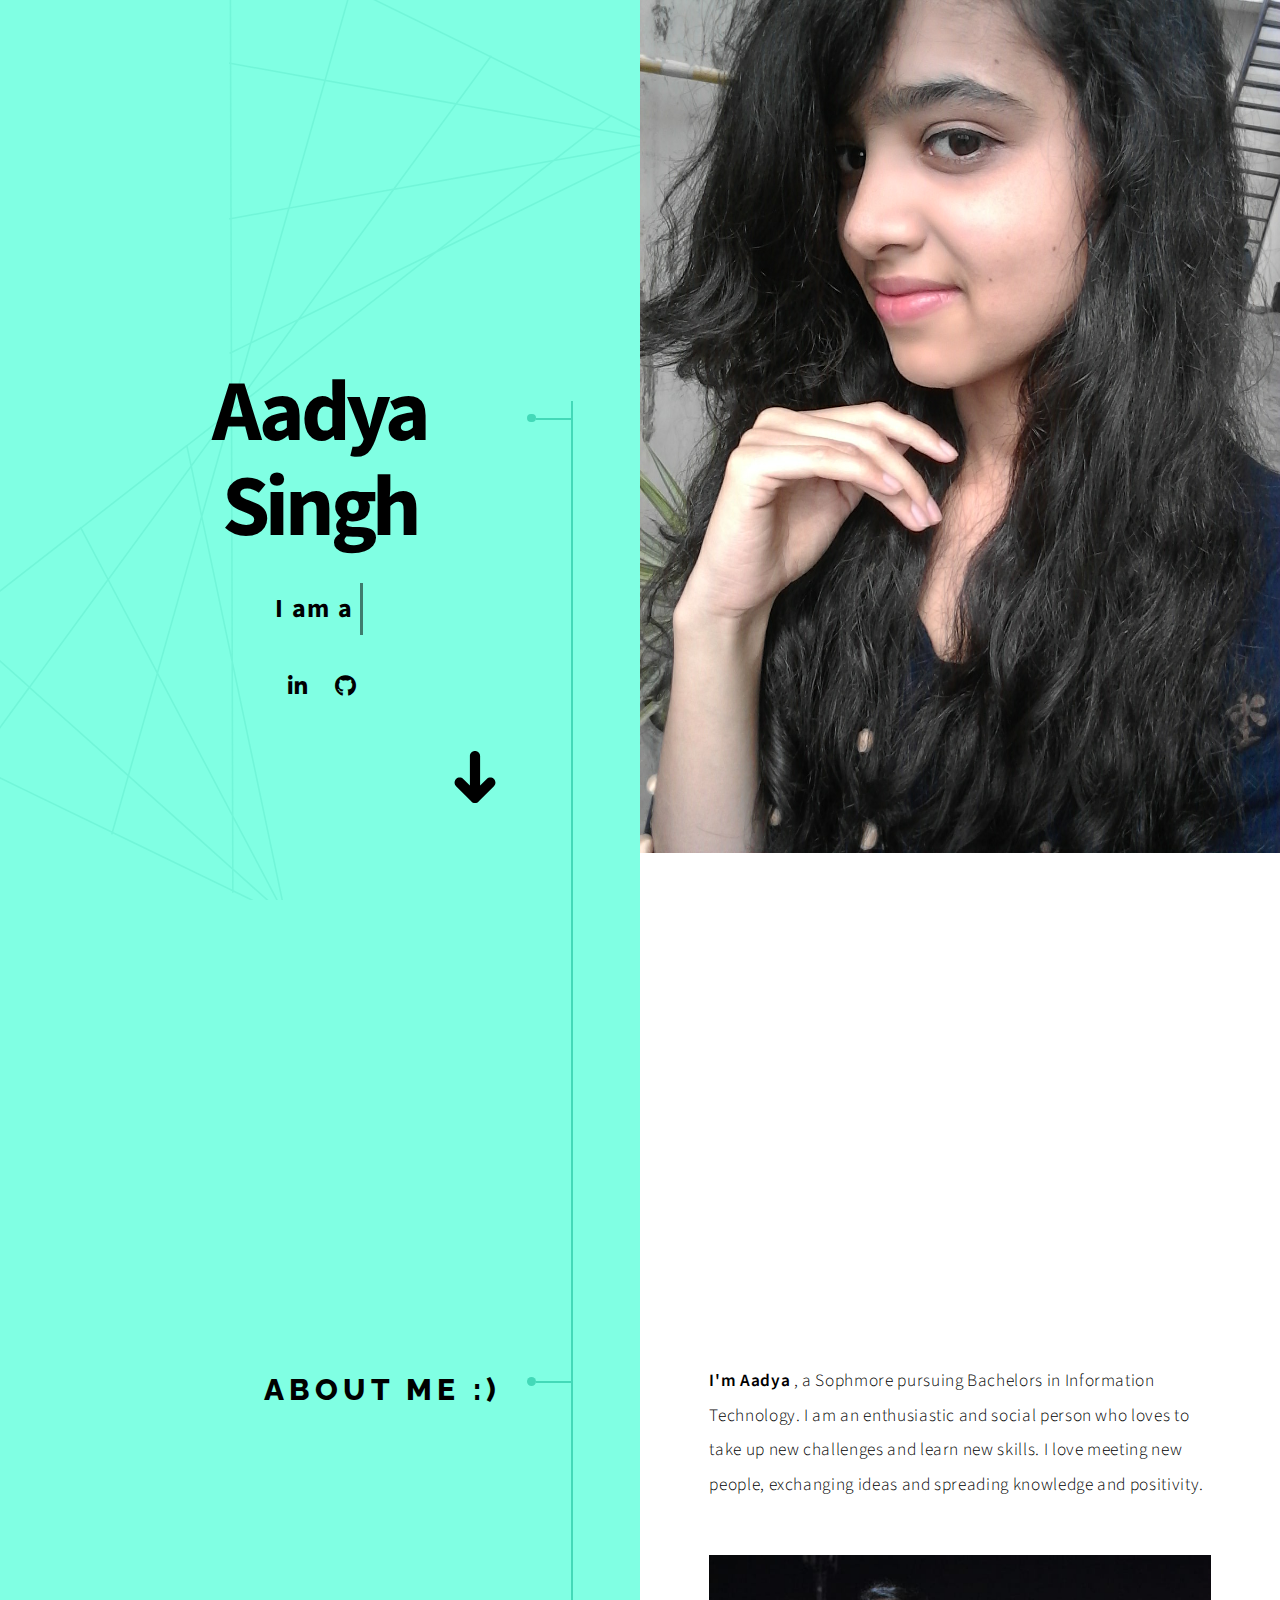
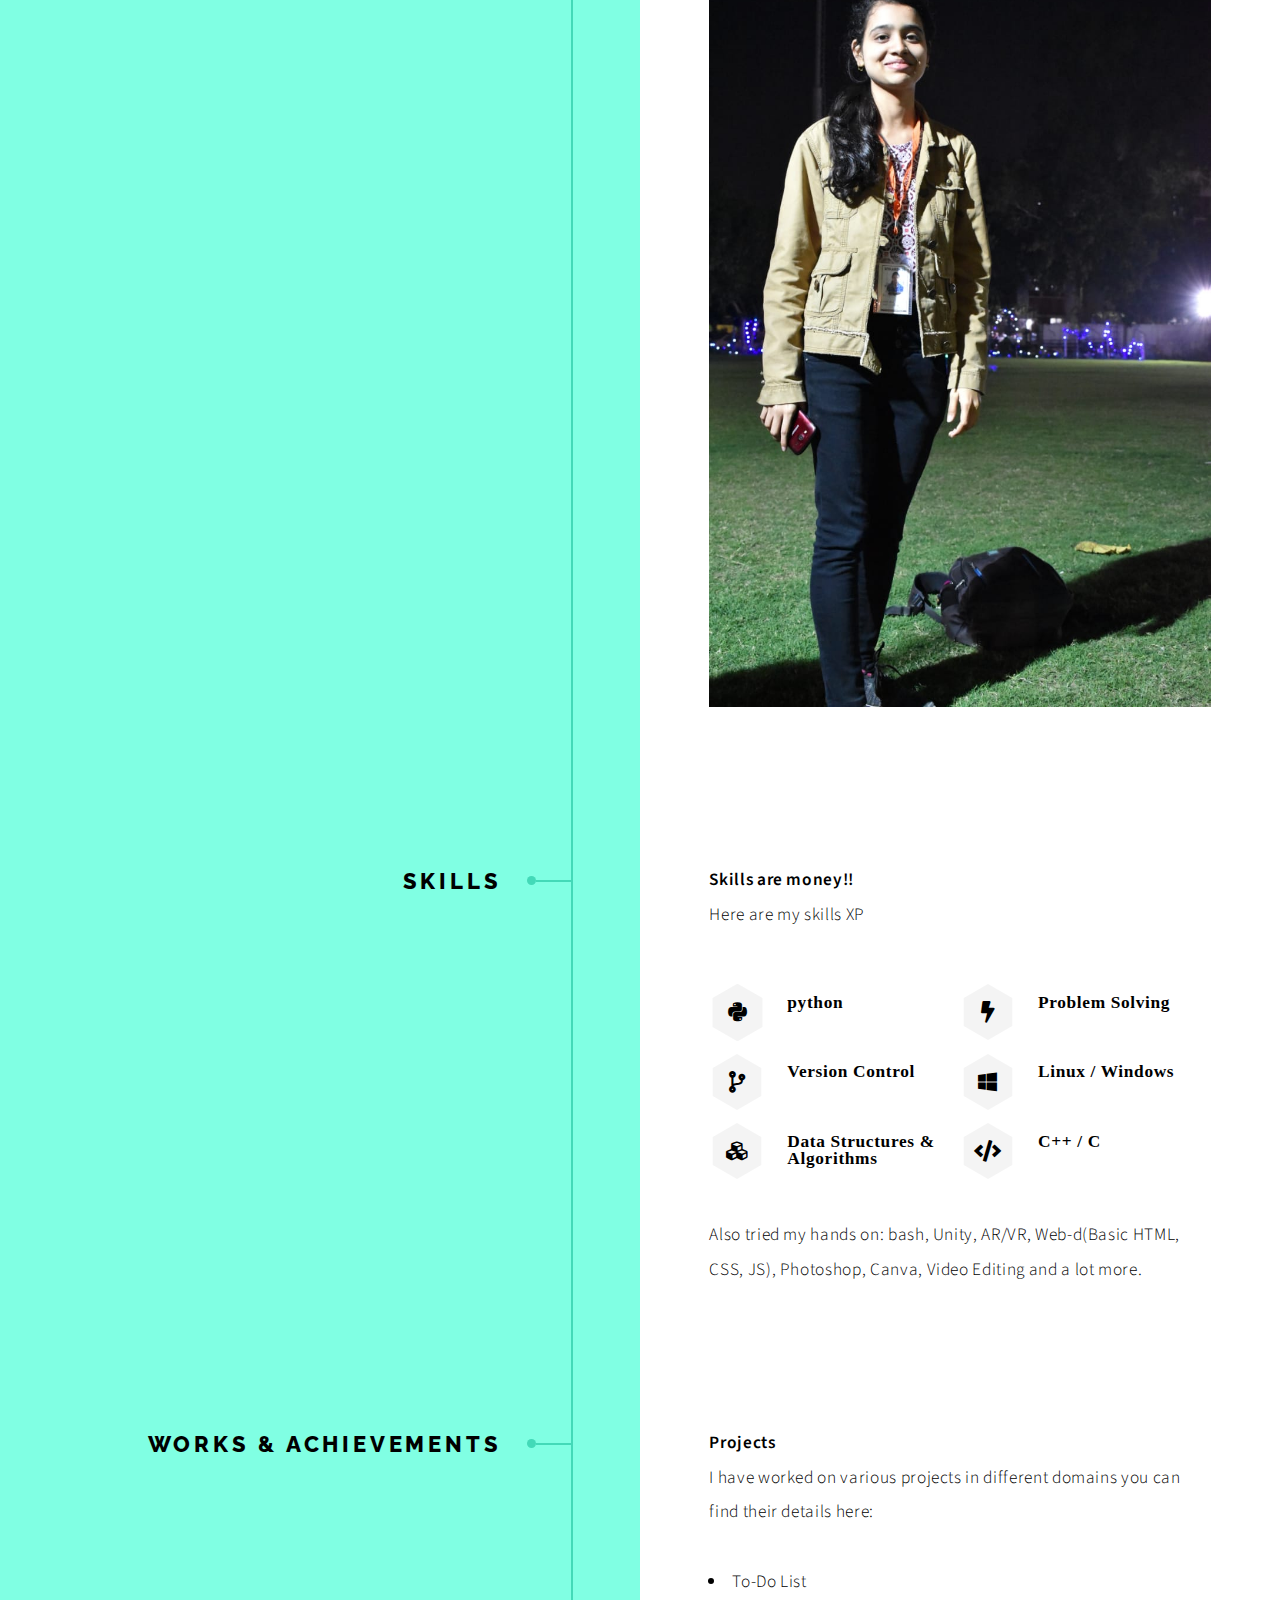
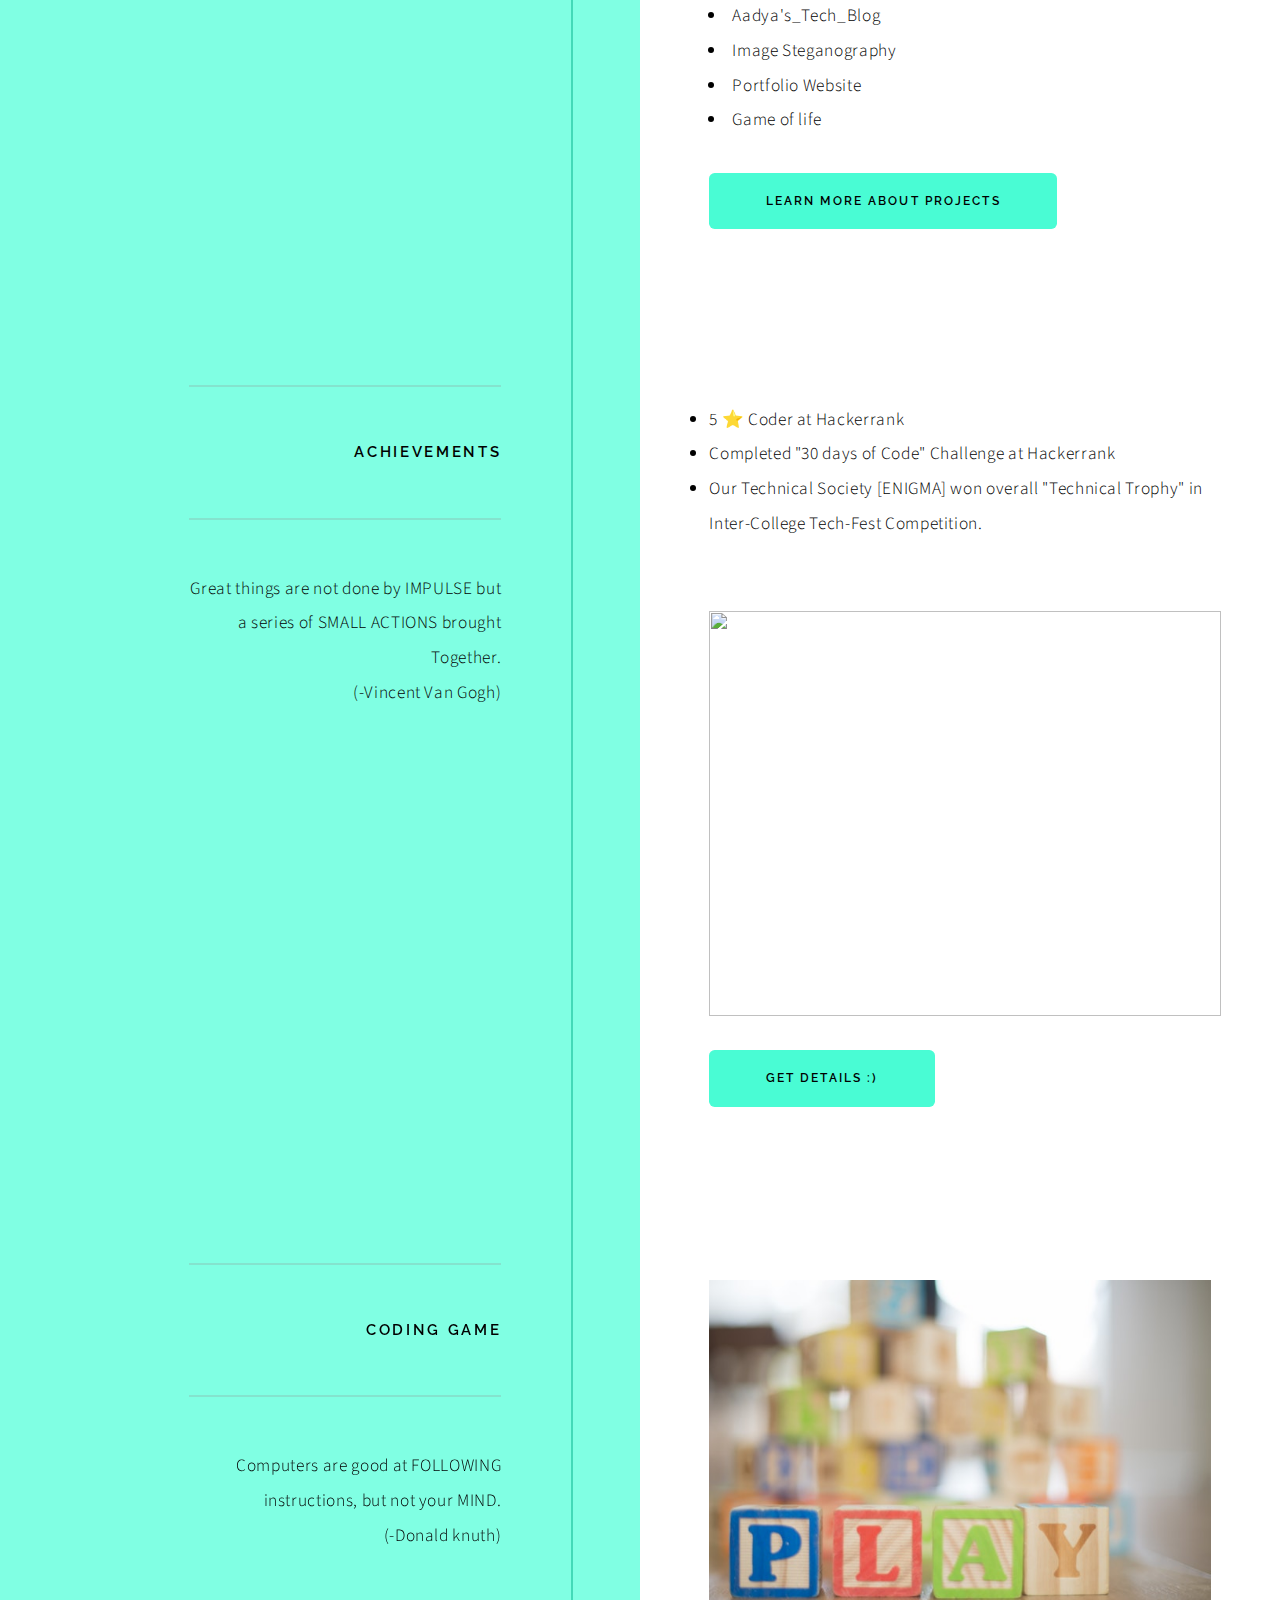
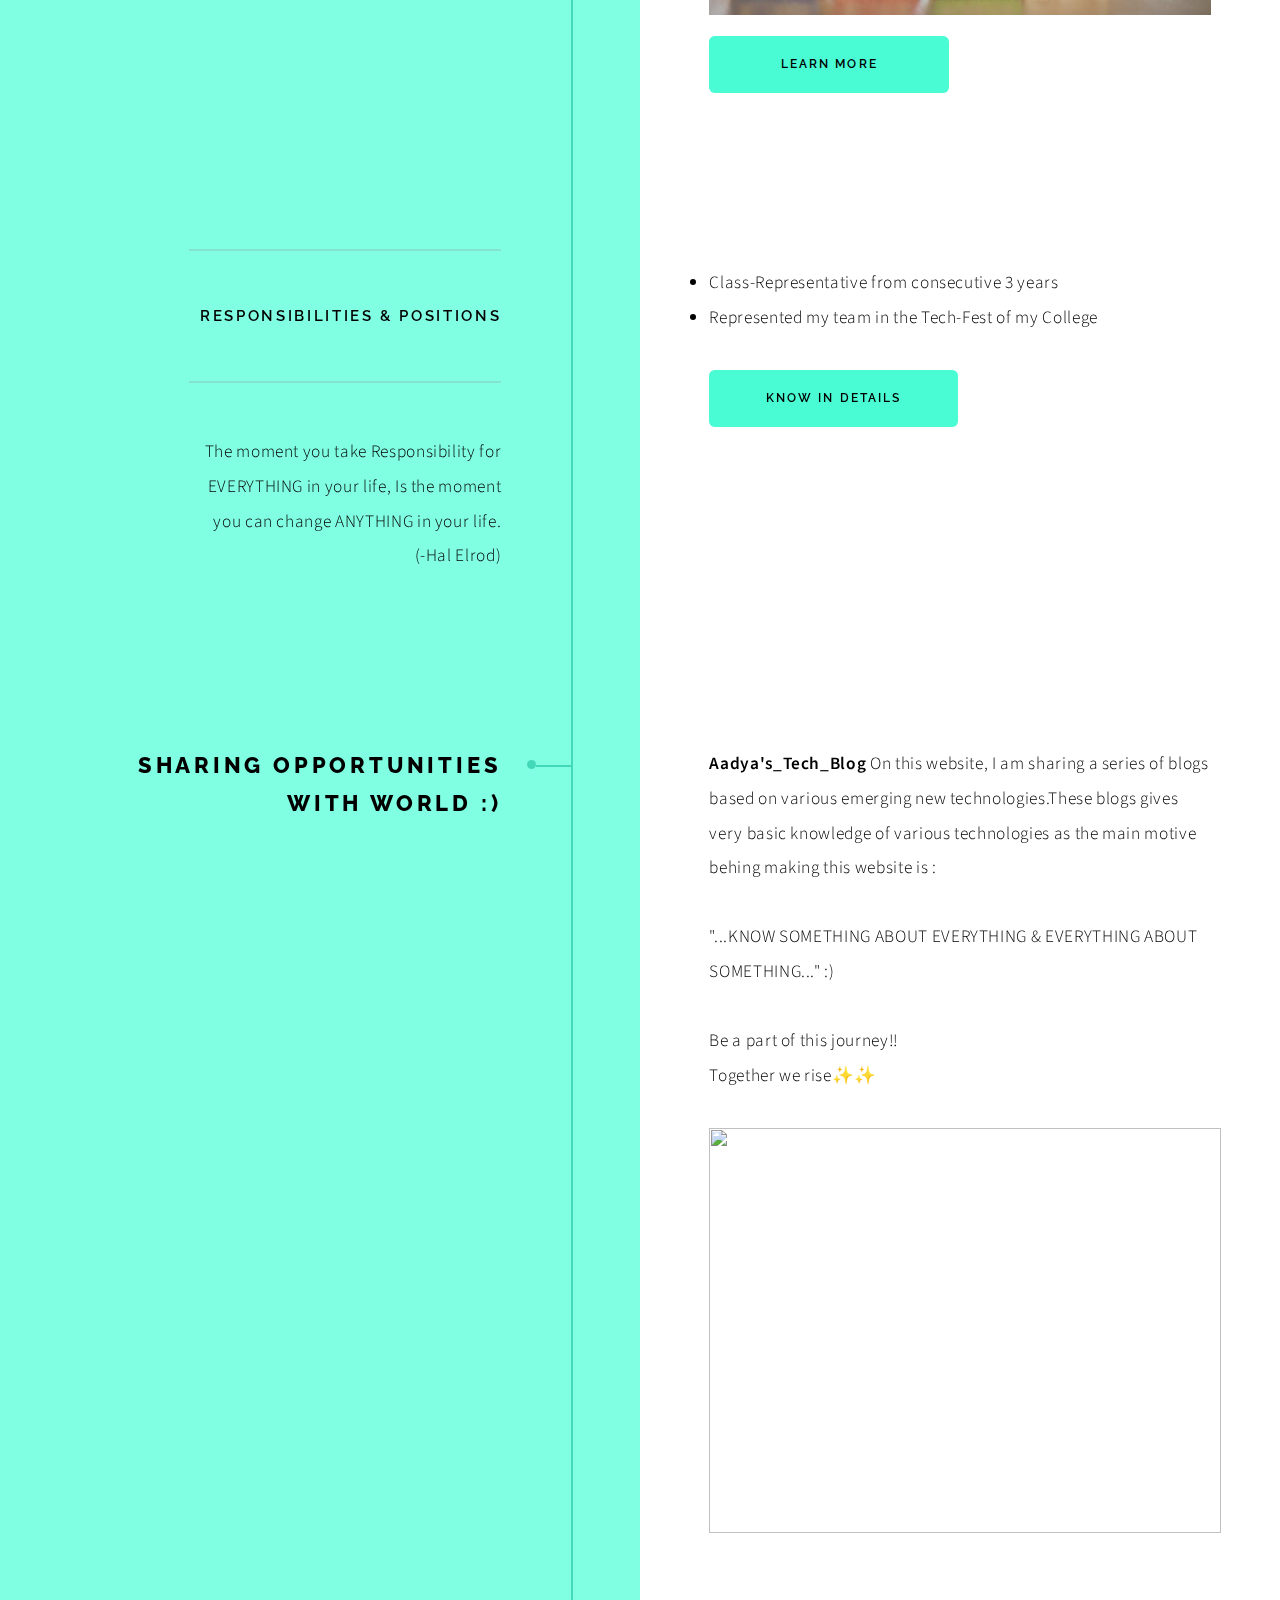
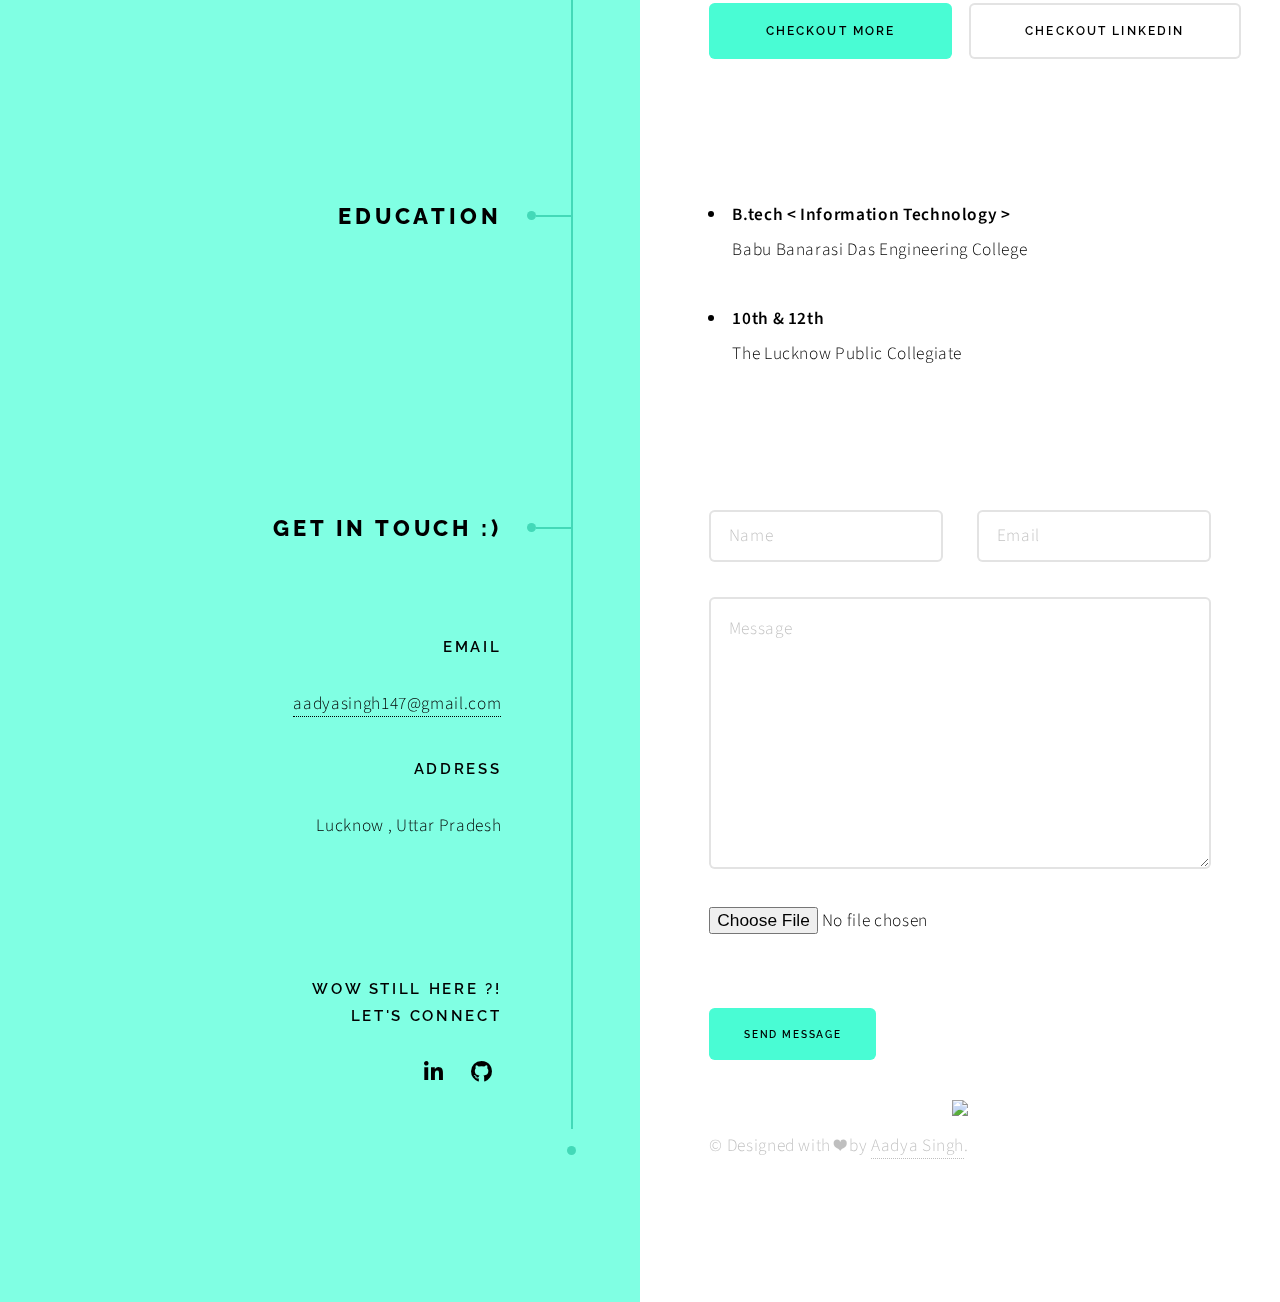
==== commit 41ac2c17: "Update index.html" ====
--- a/index.html
+++ b/index.html
@@ -116,7 +116,7 @@
 						<p>Great things are not done by IMPULSE but a series of SMALL ACTIONS brought
 							Together.<br>(-Vincent Van Gogh)</p>
 					</header>
-					<div class="content"><br>
+					<div class="content"><br><br>
 						<li>5 ⭐ Coder at Hackerrank</li>
 						<li>Completed "30 days of Code" Challenge at Hackerrank</li>
 						<li>Our Technical Society [ENIGMA] won overall "Technical Trophy" in Inter-College Tech-Fest
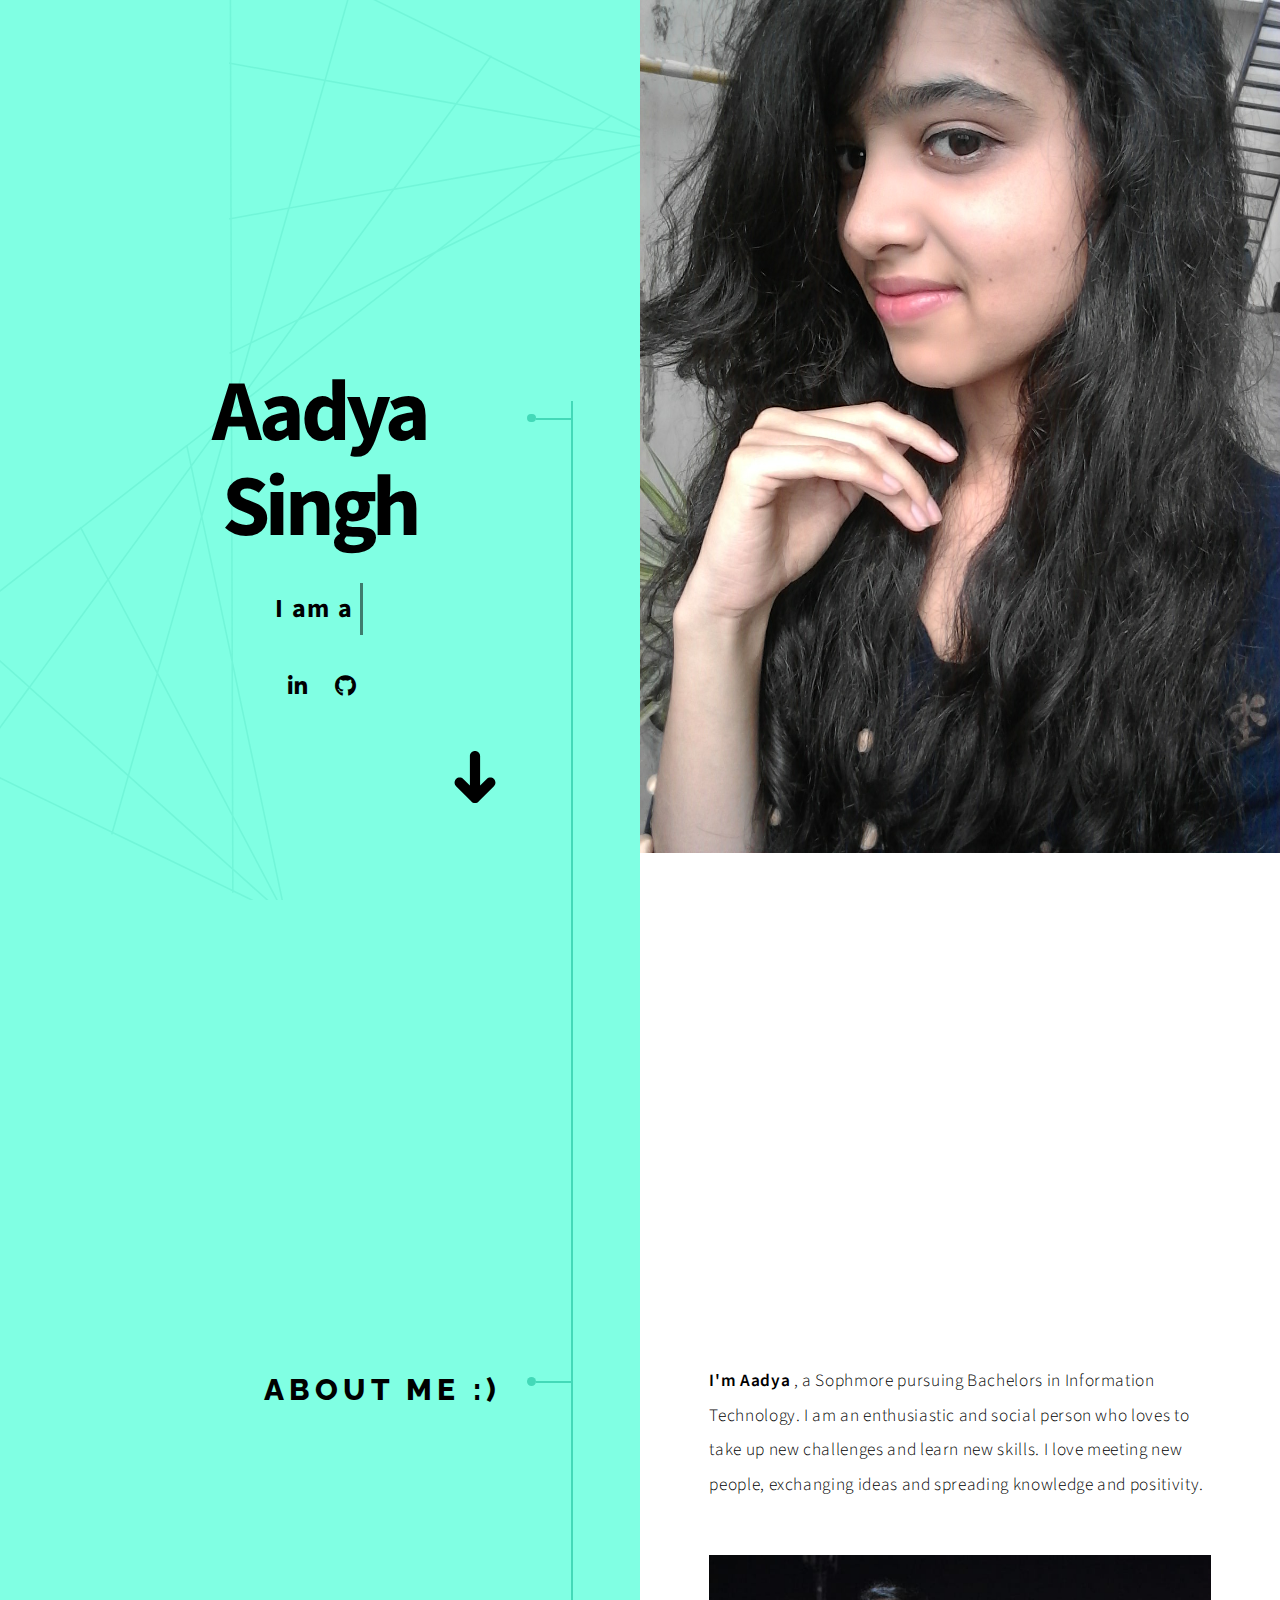
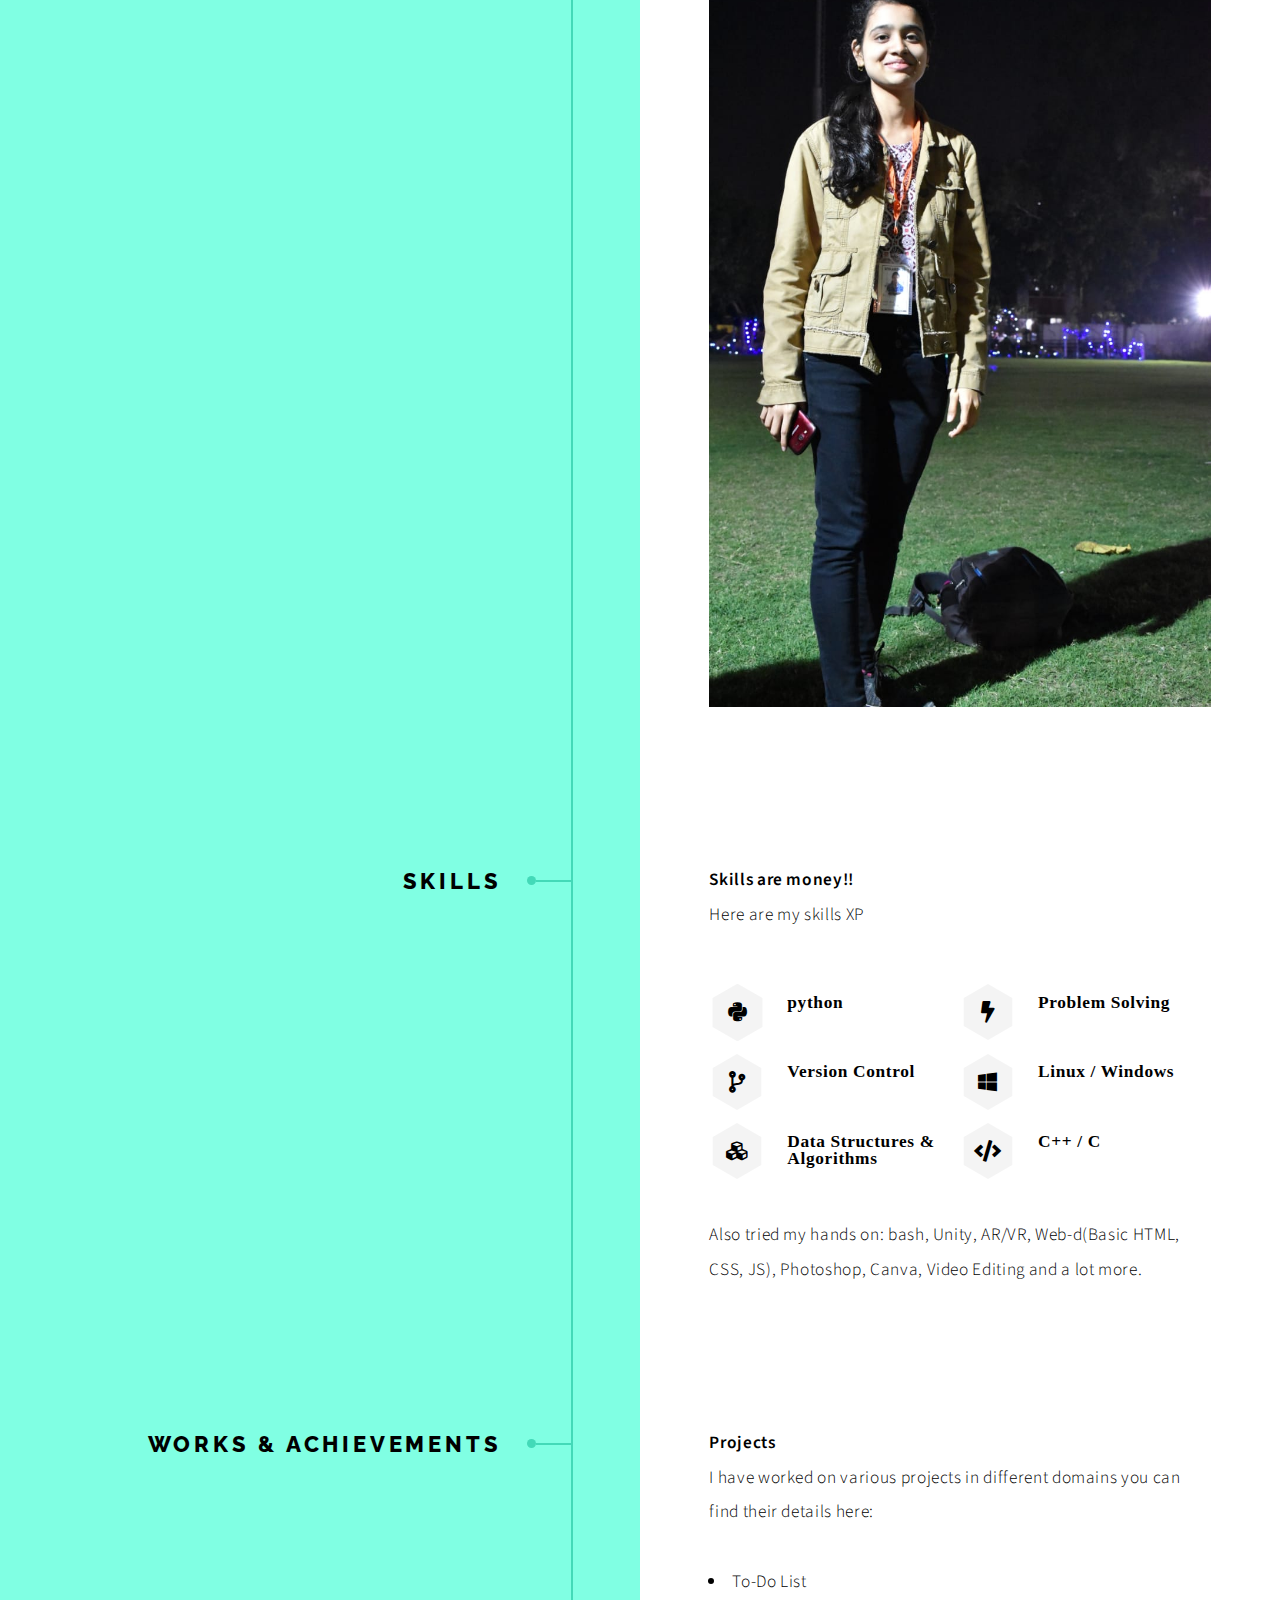
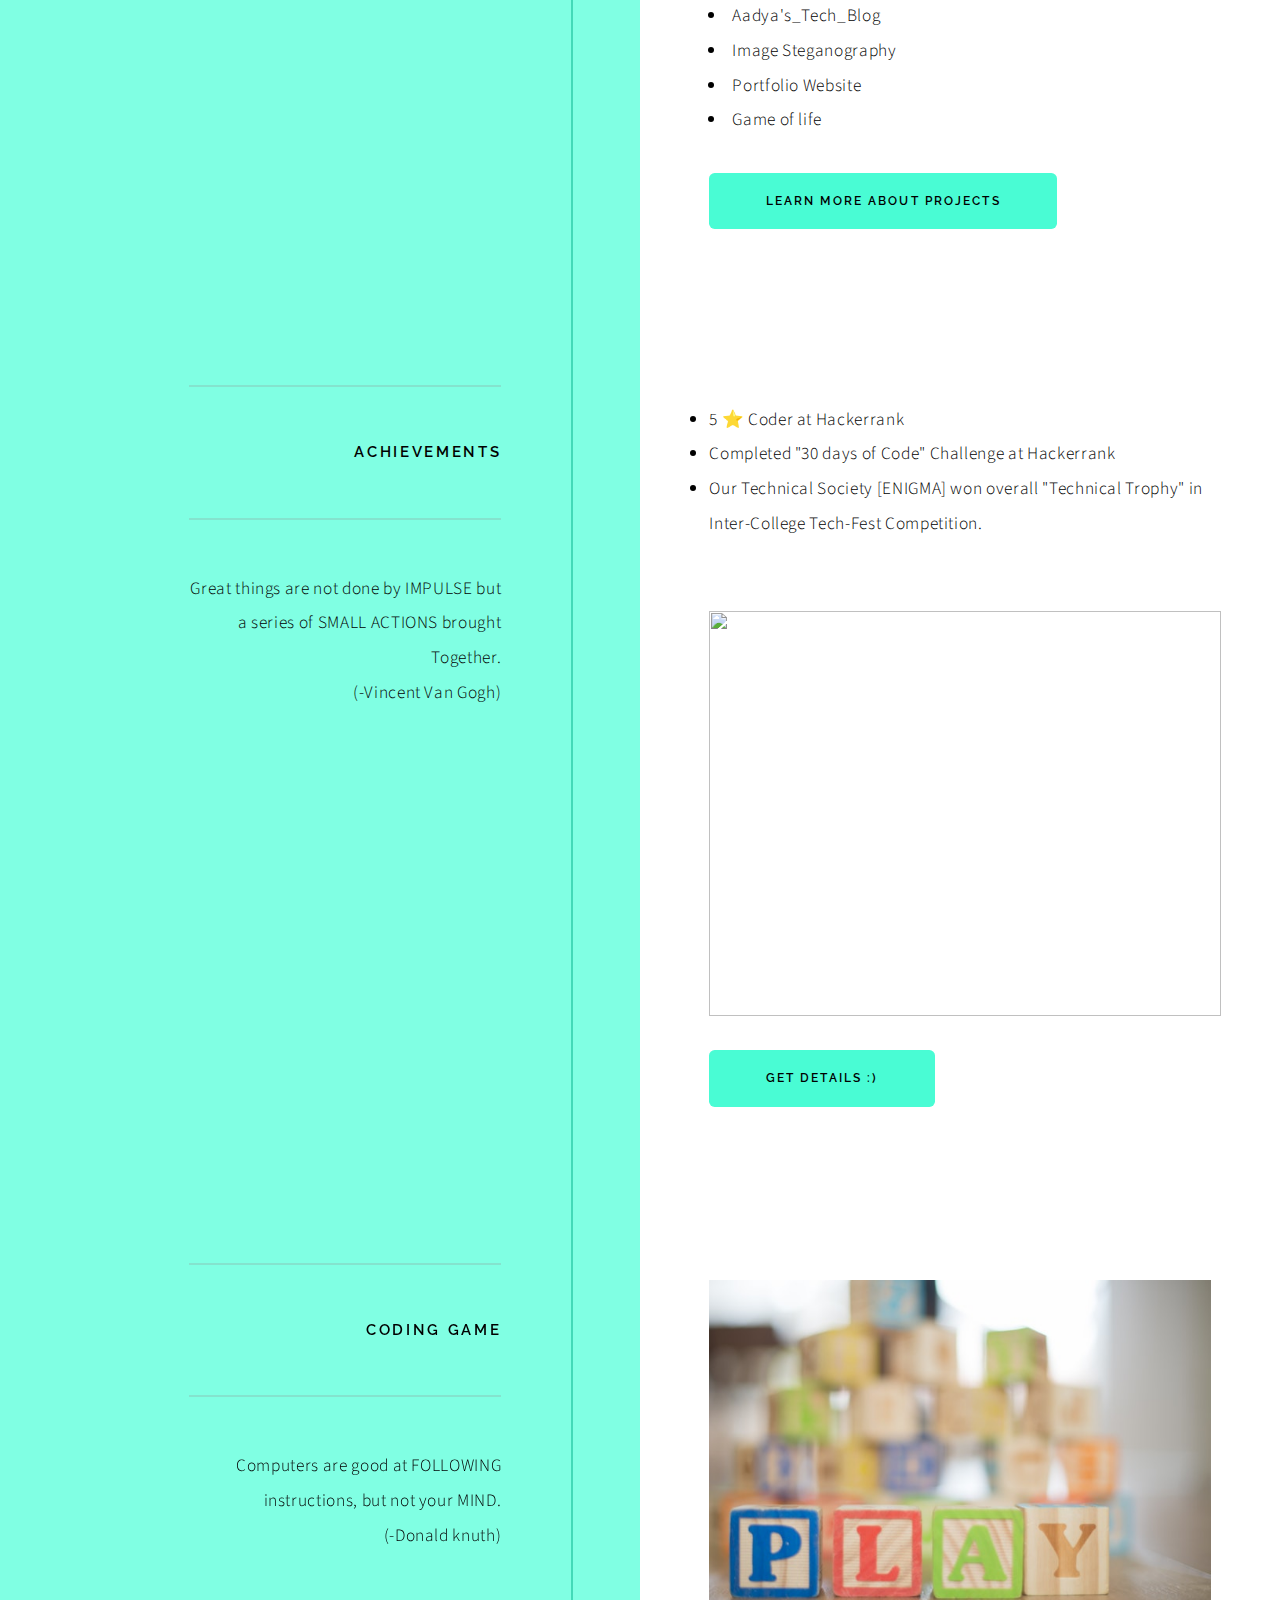
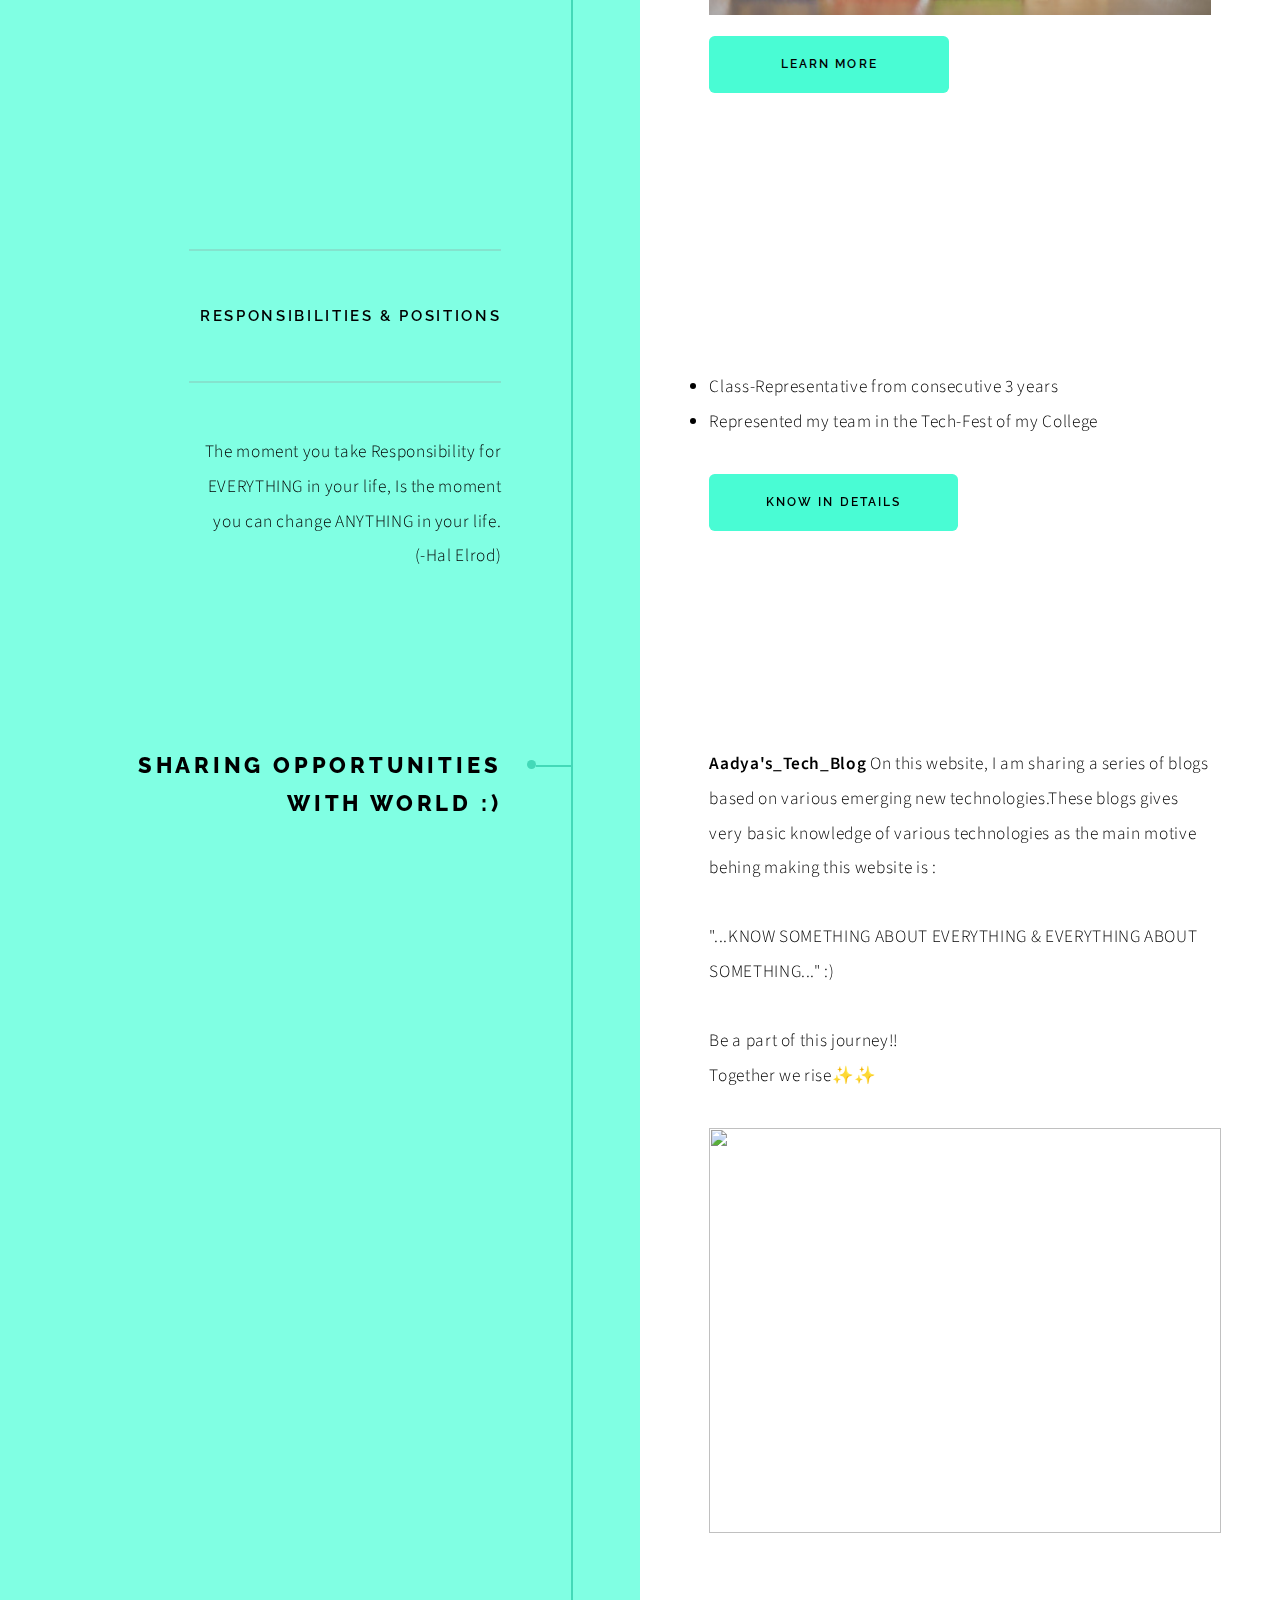
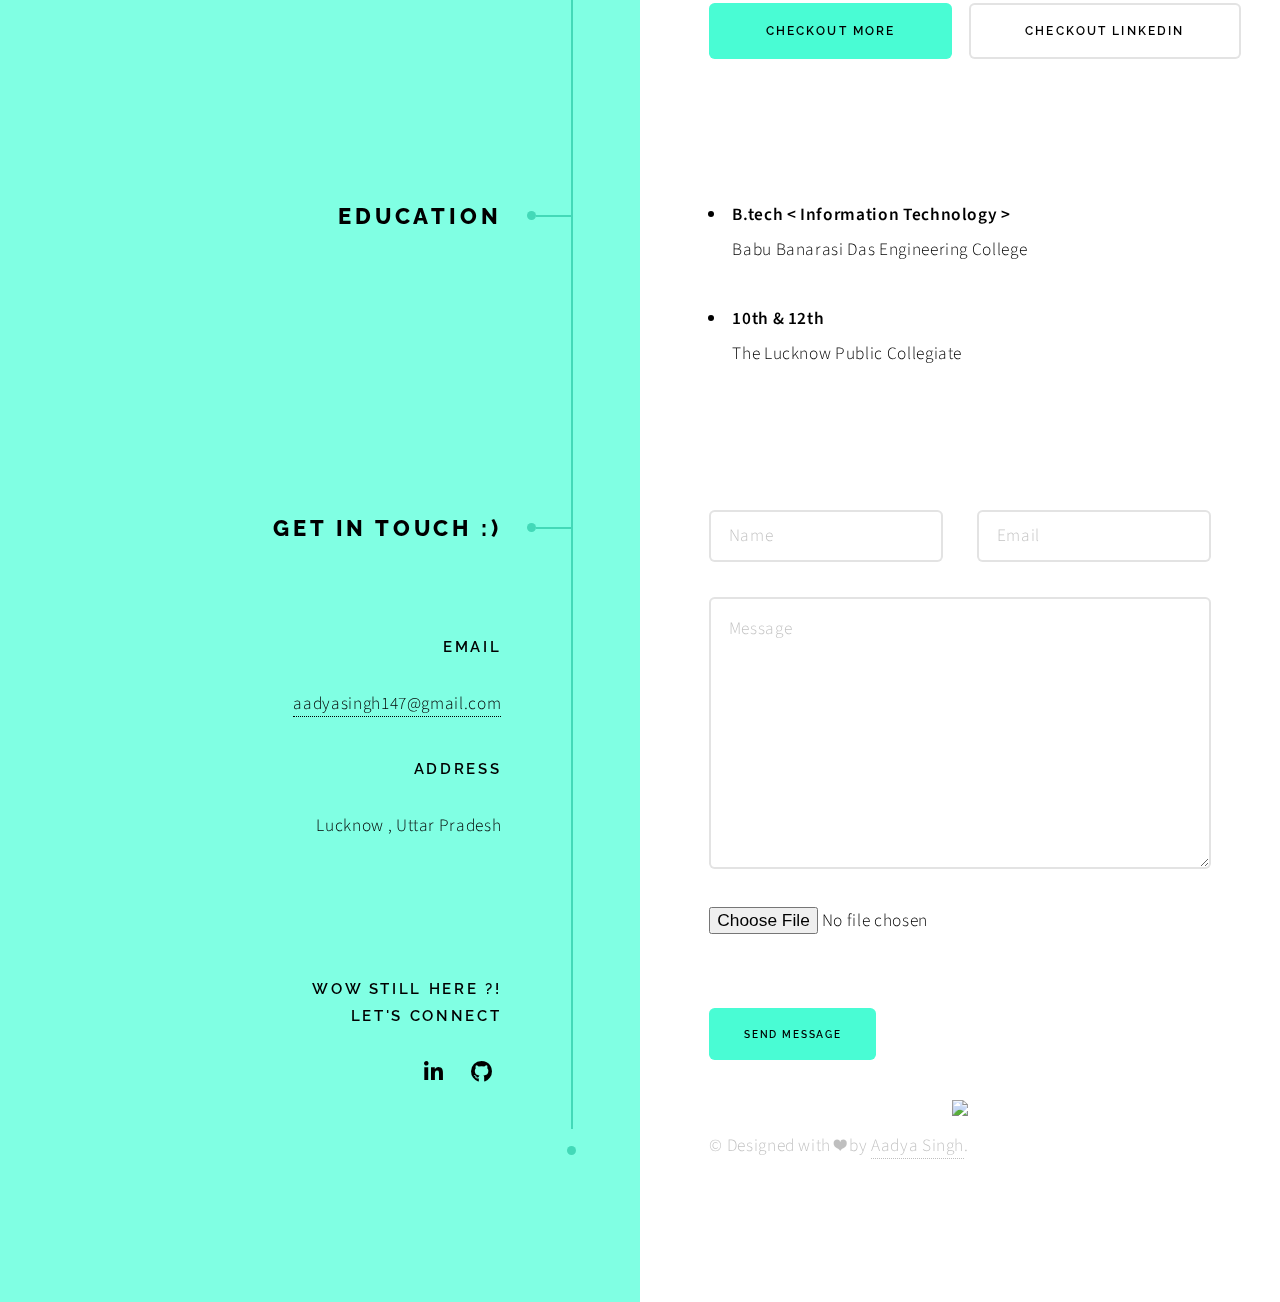
==== commit 15d81c55: "Update index.html" ====
--- a/index.html
+++ b/index.html
@@ -161,7 +161,7 @@
 						<p>The moment you take Responsibility for EVERYTHING in your life, Is the moment you can change
 							ANYTHING in your life.<br>(-Hal Elrod)</p>
 					</header>
-					<div class="content"><br><br>
+					<div class="content"><br><br><br><br><br>
 						<li>Class-Representative from consecutive 3 years</li>
 						<li>Represented my team in the Tech-Fest of my College</li>
 <!-- 						<li>Our Technical Society [ENIGMA] won overall "Technical Trophy" in Inter-College Tech-Fest
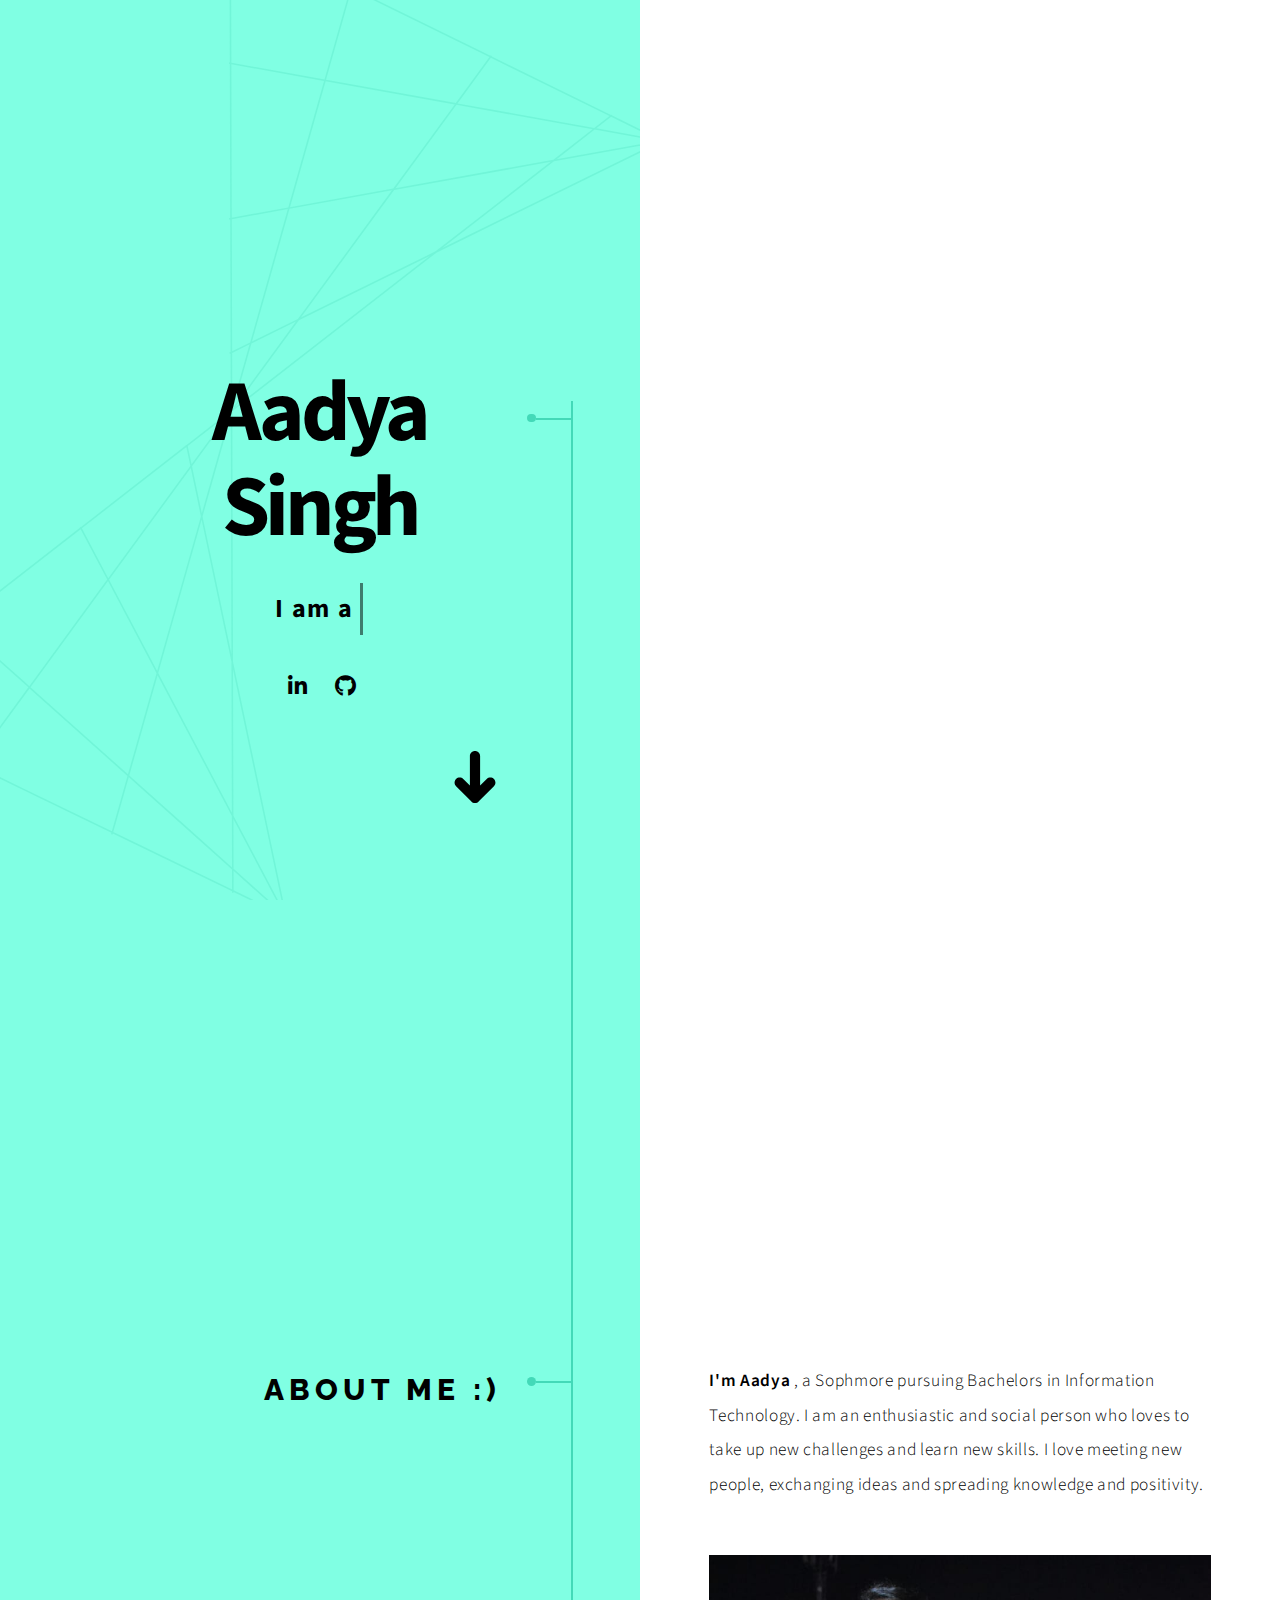
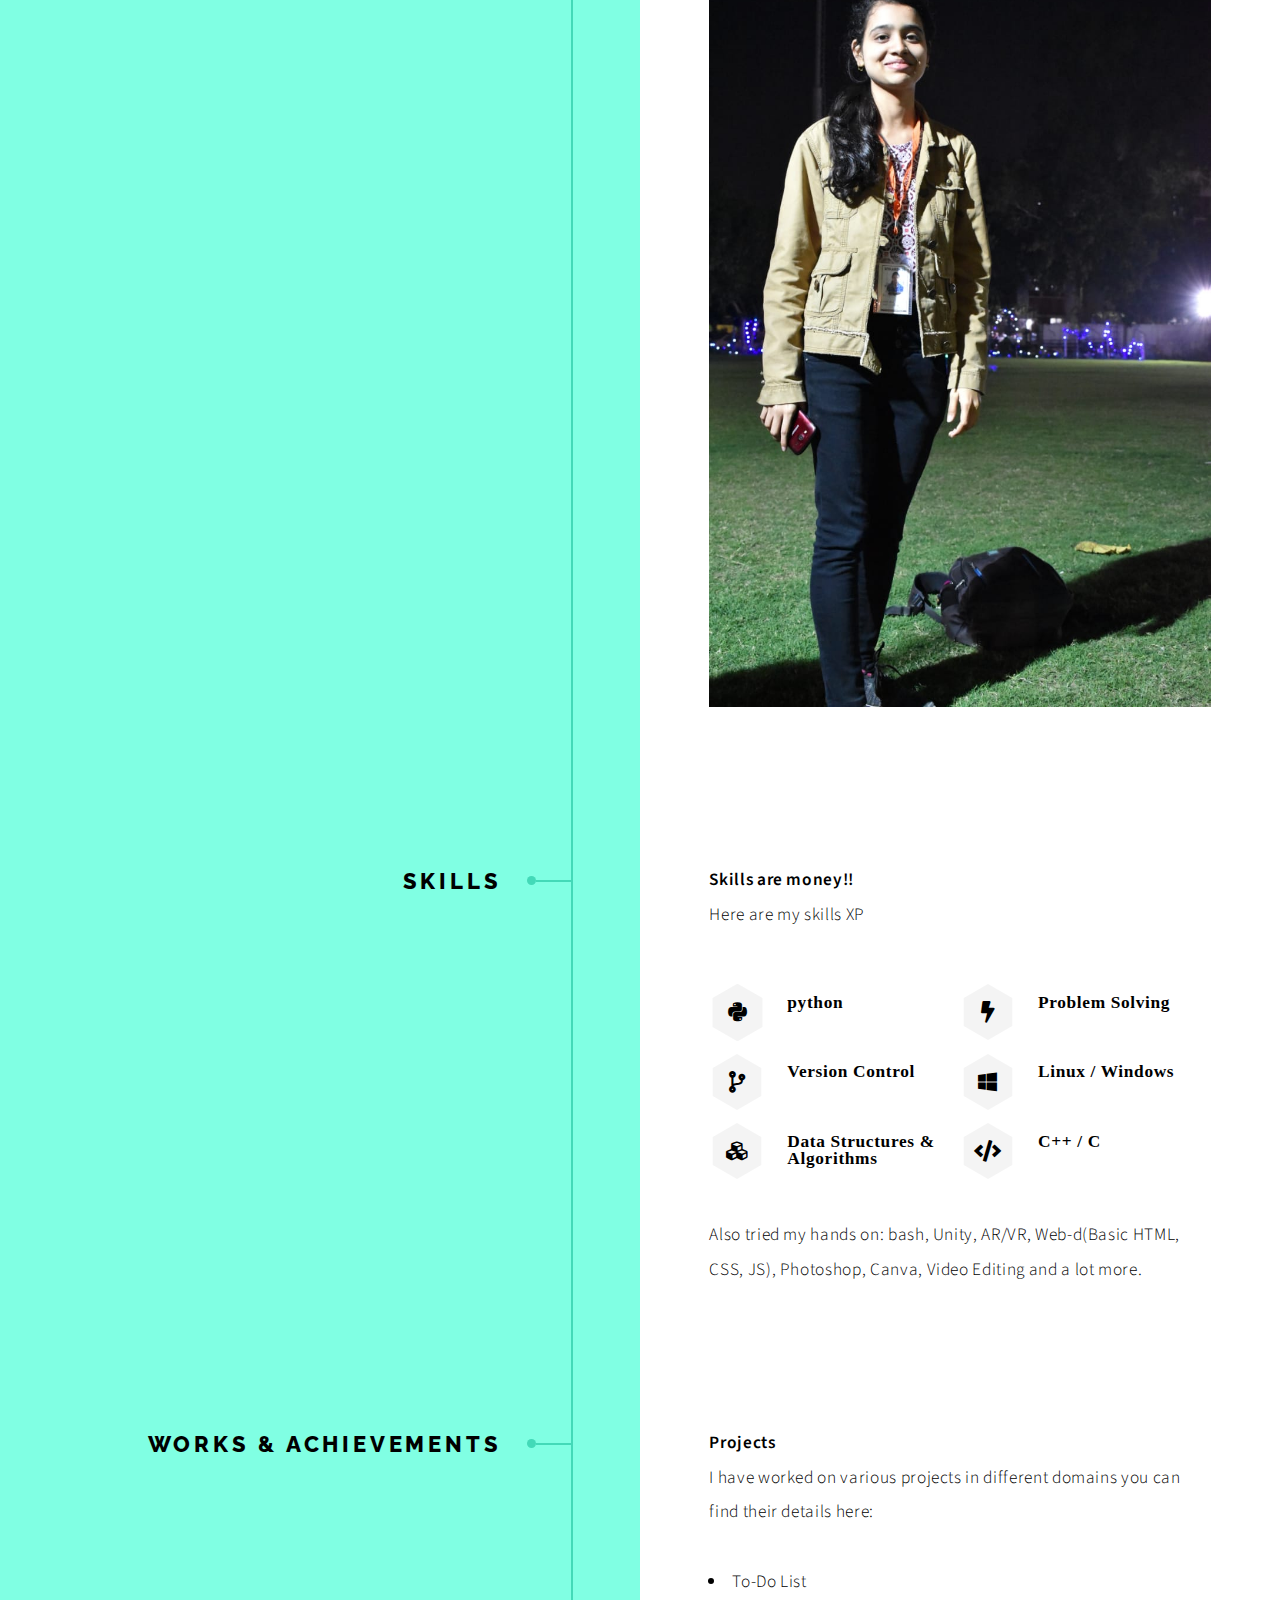
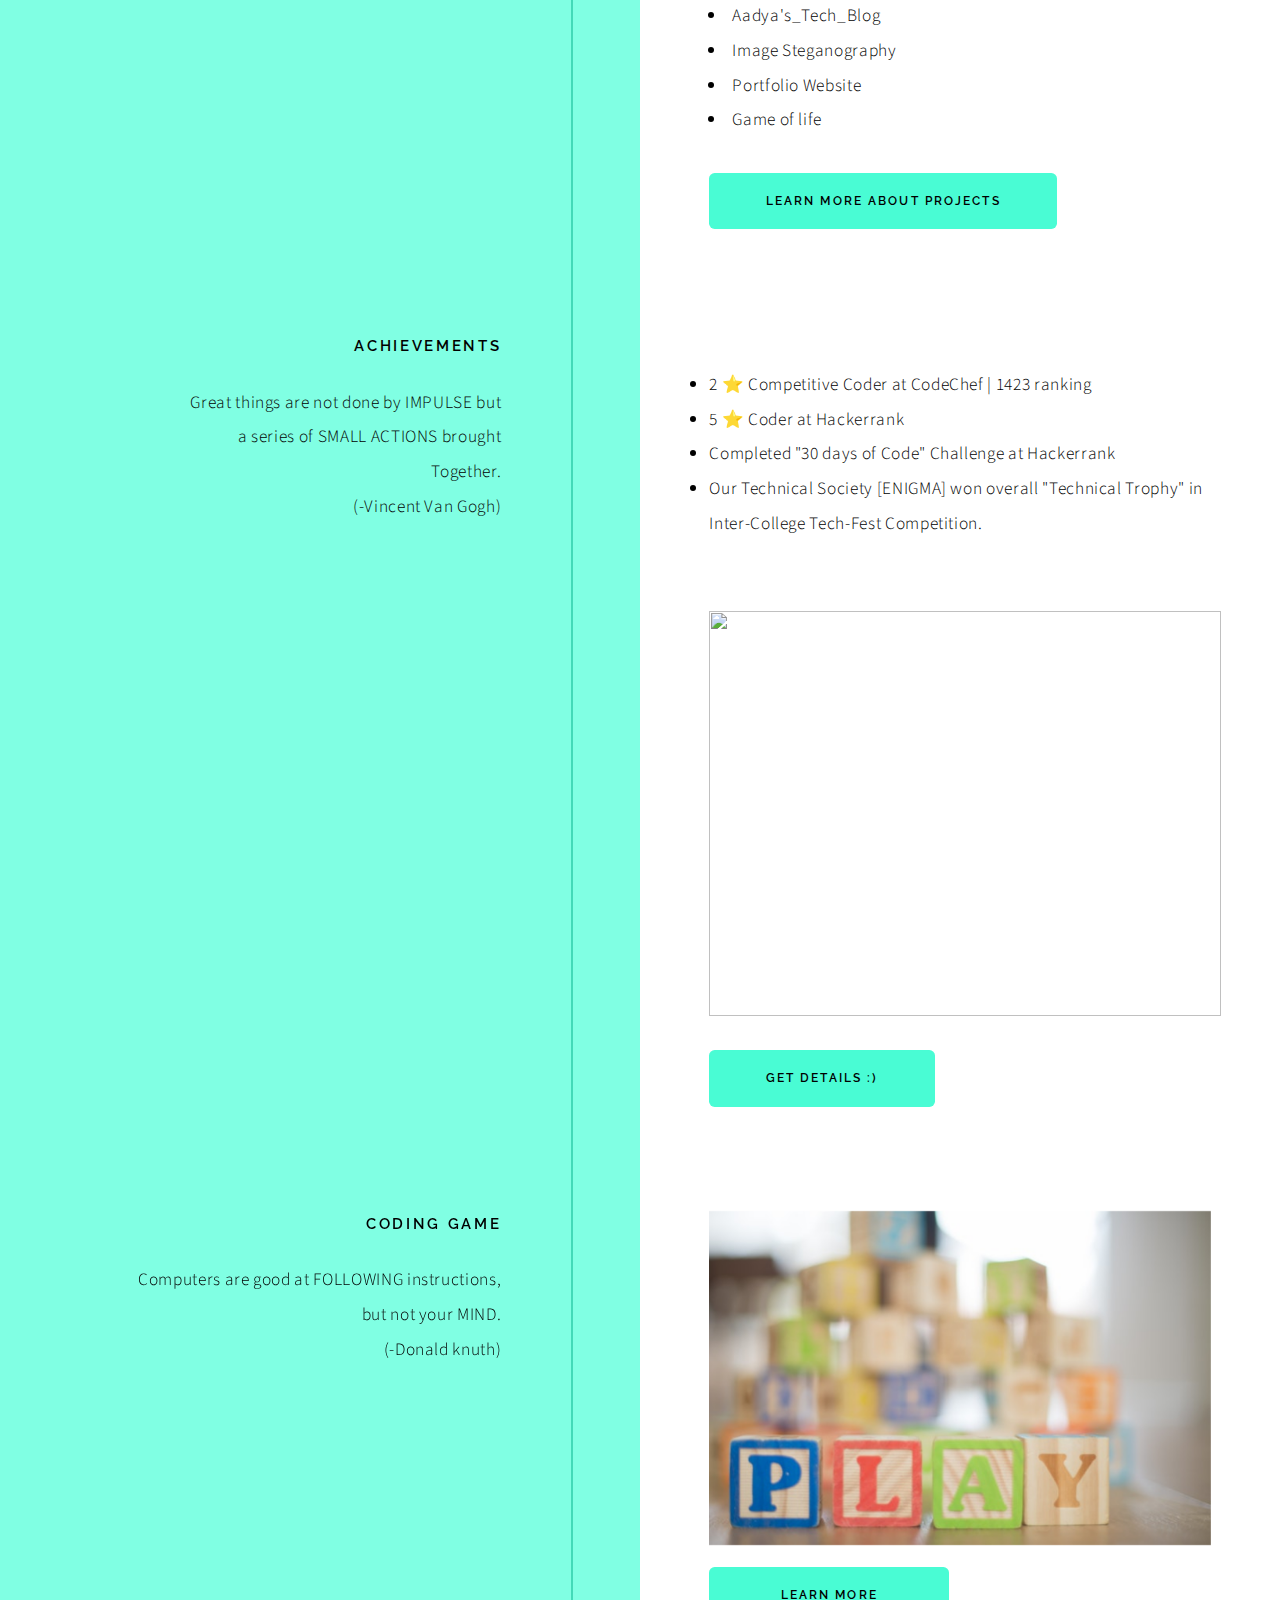
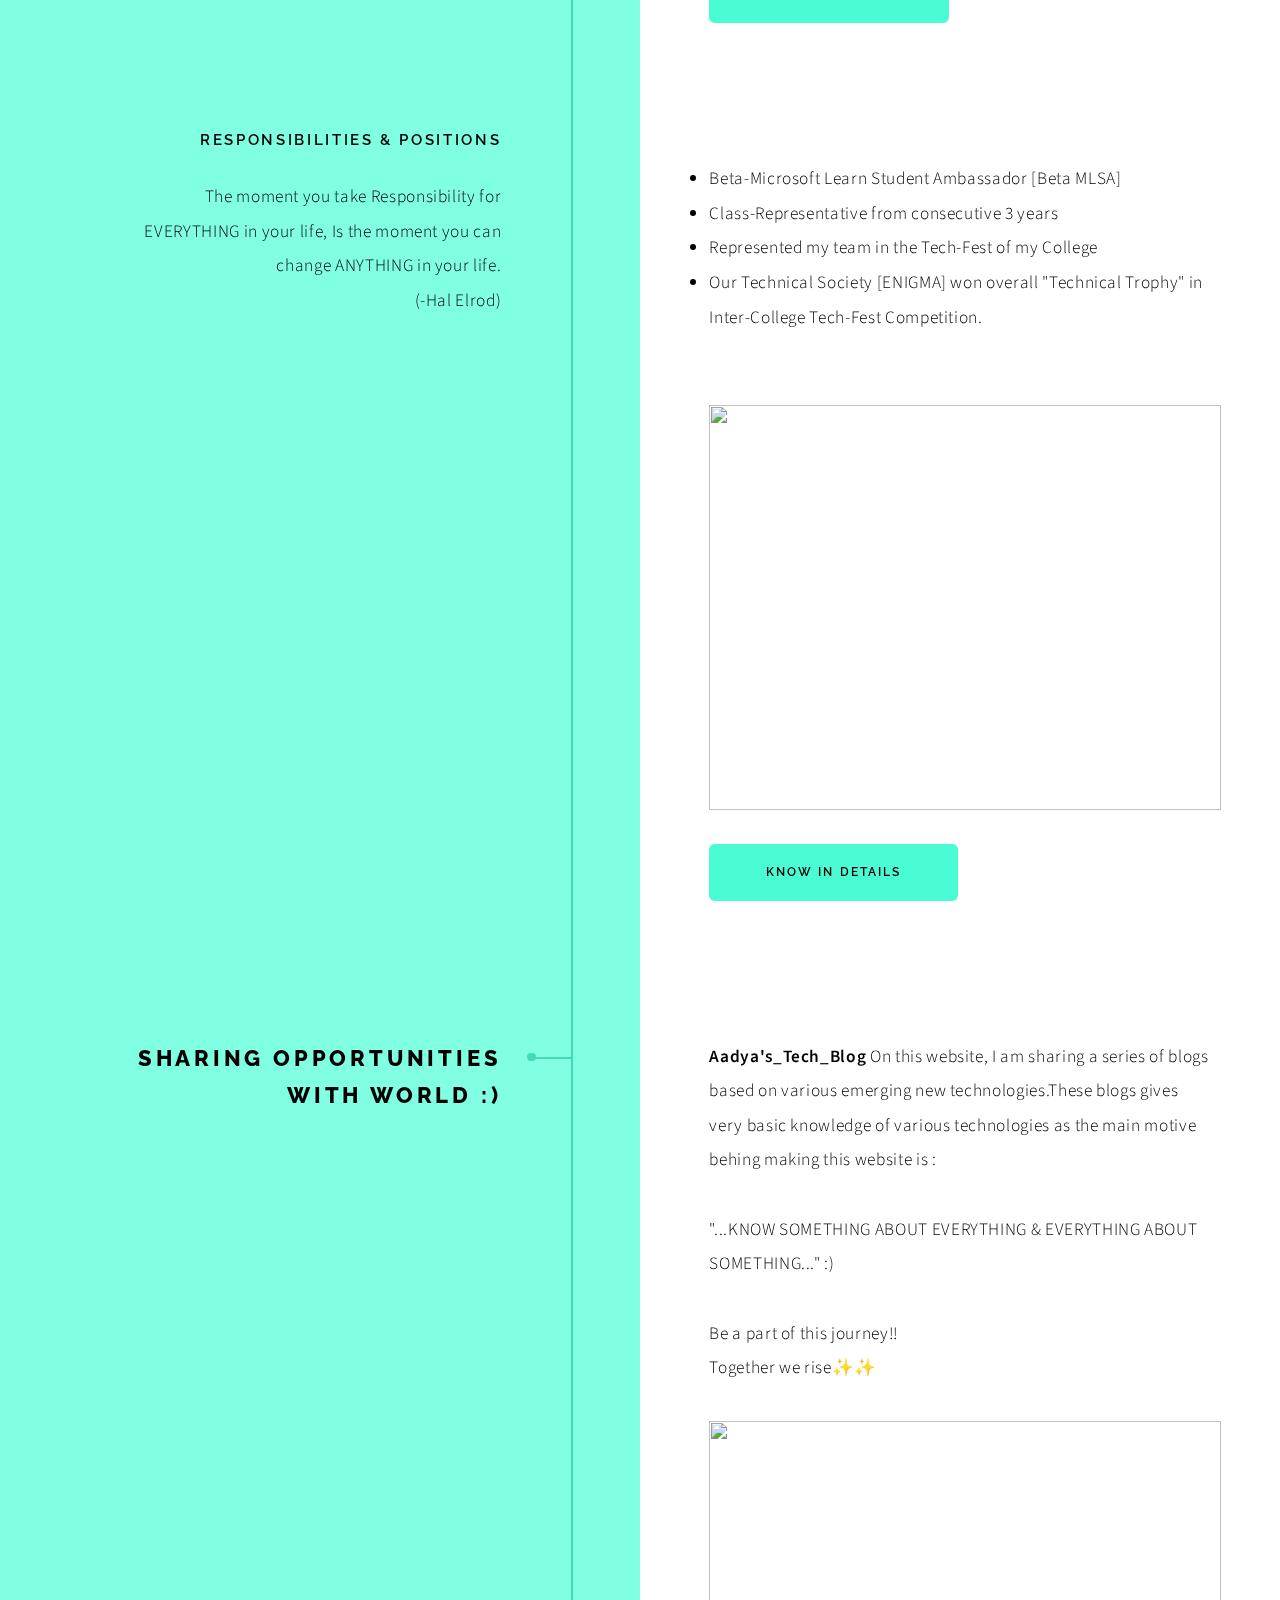
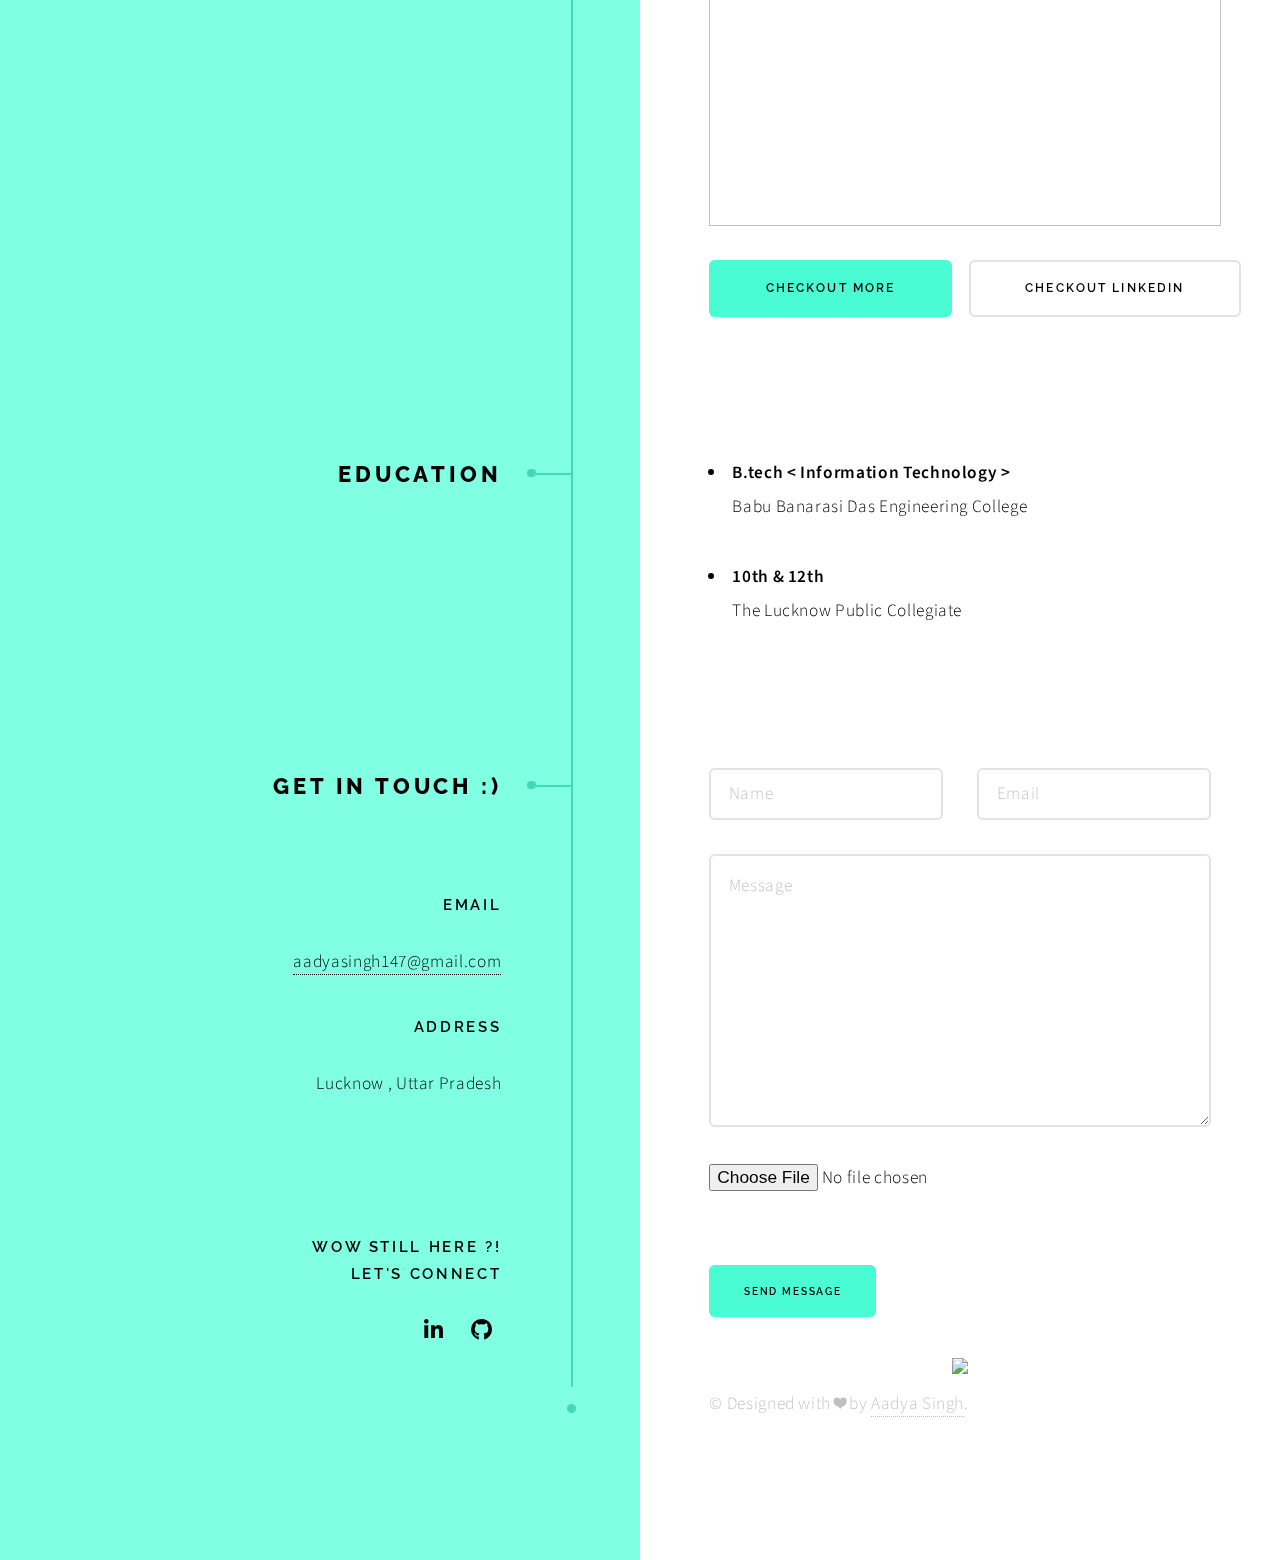
==== commit 34fcf562: "Add files via upload" ====
--- a/index.html
+++ b/index.html
@@ -44,7 +44,7 @@
 				</ul>
 			</header>
 			<div class="content">
-				<img class="image fill" data-position="center" src="images/pic011..jpg" alt="" />
+				<img class="image fill" data-position="center" src="images/pic01..jpeg" alt="" />
 				<!-- <img style="position:absolute; bottom:0" src="https://media.tenor.com/images/fa2a38af8337d1332c962257dd8c6bdf/tenor.gif"> -->
 				<!-- <img src="images/pic011.jpg" style="height:auto; max-width:100%; border:none; display:block;" alt="" /> -->
 				<!-- <span class="image main"><img src="images/pic011.jpg" alt="" /></span> -->
@@ -112,11 +112,12 @@
 				<!-- Section -->
 				<section>
 					<header>
-						<hr><h3>Achievements</h3><hr>
+						<h3>Achievements</h3>
 						<p>Great things are not done by IMPULSE but a series of SMALL ACTIONS brought
 							Together.<br>(-Vincent Van Gogh)</p>
 					</header>
-					<div class="content"><br><br>
+					<div class="content"><br>
+						<li>2 ⭐ Competitive Coder at CodeChef | 1423 ranking </li>
 						<li>5 ⭐ Coder at Hackerrank</li>
 						<li>Completed "30 days of Code" Challenge at Hackerrank</li>
 						<li>Our Technical Society [ENIGMA] won overall "Technical Trophy" in Inter-College Tech-Fest
@@ -126,62 +127,64 @@
 						<div class="gallery">
 							<a href="images/gallery/fulls/08..JPG" class="portrait"><img
 									src="images/gallery/thumbs/08..JPG" alt="" /></a>
-						</div> <br>
-						<div>
-							<!-- <a href="images/gallery/fulls/01.jpg" class="landscape"><img
+						</div>
+						<br>
+						<!-- <a href="images/gallery/fulls/01.jpg" class="landscape"><img
 									src="https://imgur.com/wDs1J7K.jpg" alt="" /></a> -->
 
-							<a href="projects.html" target="_blank" class="button primary large">Get Details :)</a>
-						</div>
+						<a href="projects.html" target="_blank" class="button primary large">Get Details :)</a>
 					</div>
-				</section>
-
-				<!-- Section -->
-				<section>
-					<header>
-						<hr><h3>Coding Game</h3><hr>
-						<p>Computers are good at FOLLOWING instructions, but not your MIND.<br> (-Donald knuth)</p>
-					</header>
-					<div class="content"><br><br>
-						<div class="gallery">
-							<a href="images/gallery/fulls/05..jpg" class="landscape"><img
-									src="images/gallery/thumbs/05..jpg" alt="" /></a>
-
-							<a href="projects.html" target="_blank" class="button primary large">Learn more</a>
-
-
-						</div>
-					</div>
-				</section>
-
-				<!-- Section -->
-				<section>
-					<header>
-						<hr><h3>Responsibilities & Positions</h3><hr>
-						<p>The moment you take Responsibility for EVERYTHING in your life, Is the moment you can change
-							ANYTHING in your life.<br>(-Hal Elrod)</p>
-					</header>
-					<div class="content"><br><br><br><br><br>
-						<li>Class-Representative from consecutive 3 years</li>
-						<li>Represented my team in the Tech-Fest of my College</li>
-<!-- 						<li>Our Technical Society [ENIGMA] won overall "Technical Trophy" in Inter-College Tech-Fest
-							Competition.</li>
-						<br>
-						<br>
-						<div class="gallery">
-							<a href="images/gallery/fulls/08..JPG" class="portrait"><img
-									src="images/gallery/thumbs/08..JPG" alt="" /></a>
-						</div> -->
-						<br>
-						<a href="projects.html" target="_blank" class="button primary large">Know in details</a>
-
-					</div>
-				</section><br>
-
-			</div>
-		</section>
-
-		<!-- Section -->
+			</div>
+		</section>
+
+		<!-- Section -->
+		<section>
+			<header>
+				<h3>Coding Game</h3>
+				<p>Computers are good at FOLLOWING instructions, but not your MIND.<br> (-Donald knuth)</p>
+			</header>
+			<div class="content">
+				<div class="gallery">
+					<a href="images/gallery/fulls/05..jpg" class="landscape"><img src="images/gallery/thumbs/05..jpg"
+							alt="" /></a>
+
+					<a href="projects.html" target="_blank" class="button primary large">Learn more</a>
+
+
+				</div>
+			</div>
+		</section>
+
+		<!-- Section -->
+		<section>
+			<header>
+				<h3>Responsibilities & Positions</h3>
+				<p>The moment you take Responsibility for EVERYTHING in your life, Is the moment you can change
+					ANYTHING in your life.<br>(-Hal Elrod)</p>
+			</header>
+			<div class="content"><br>
+				<li>Beta-Microsoft Learn Student Ambassador [Beta MLSA]</li>
+				<li>Class-Representative from consecutive 3 years</li>
+				<li>Represented my team in the Tech-Fest of my College</li>
+				<li>Our Technical Society [ENIGMA] won overall "Technical Trophy" in Inter-College Tech-Fest
+					Competition.</li>
+				<br>
+				<br>
+				<div class="gallery">
+					<a href="images/gallery/fulls/08..JPG" class="portrait"><img src="images/gallery/thumbs/08..JPG"
+							alt="" /></a>
+				</div>
+				<br>
+				<a href="projects.html" target="_blank" class="button primary large">Know in details</a>
+
+			</div>
+		</section><br>
+
+
+		<!-- </section> -->
+
+		<!-- Section -->
+
 		<section>
 			<header>
 				<h2>Sharing Opportunities with world :)</h2>
@@ -196,51 +199,26 @@
 					Be a part of this journey!! <br>
 					Together we rise✨✨</p>
 
-				
-					<div class="gallery">
-						<a href="https://github.com/adysis14/Aadya-s-Tech-Blog/blob/main/ady(1).png?raw=true" class="portrait"><img
-								src="https://github.com/adysis14/Aadya-s-Tech-Blog/blob/main/ady(1).png?raw=true" alt="" /></a>
-					</div>
-					
-
-				<!-- <div class="iframe-container">
-					<iframe width="560" height="315" src="https://github.com/adysis14/Aadya-s-Tech-Blog/blob/main/ady(1).png?raw=true" frameborder="0"
-						allow="accelerometer; autoplay; clipboard-write; encrypted-media; gyroscope; picture-in-picture"
-						allowfullscreen></iframe>
-				</div> -->
-				<br>
-
-				<!--	<div class="iframe-container">
-					<iframe width="560" height="315" src="https://www.youtube.com/embed/ROzwmfEaaHw" frameborder="0"
-						allow="accelerometer; autoplay; clipboard-write; encrypted-media; gyroscope; picture-in-picture"
-						allowfullscreen></iframe>
+
+				<div class="gallery">
+					<a href="https://github.com/adysis14/Aadya-s-Tech-Blog/blob/main/ady(1).png?raw=true"
+						class="portrait"><img
+							src="https://github.com/adysis14/Aadya-s-Tech-Blog/blob/main/ady(1).png?raw=true"
+							alt="" /></a>
 				</div>
-				<br>
-
-				<div class="iframe-container">
-					<iframe width="560" height="315" src="https://www.youtube.com/embed/Ca5g5zDy9mE" frameborder="0"
-						allow="accelerometer; autoplay; clipboard-write; encrypted-media; gyroscope; picture-in-picture"
-						allowfullscreen></iframe>
-				</div>
-				<br>
-
-				<div class="iframe-container">
-					<iframe width="560" height="315" src="https://www.youtube.com/embed/F18Phogwxd8" frameborder="0"
-						allow="accelerometer; autoplay; clipboard-write; encrypted-media; gyroscope; picture-in-picture"
-						allowfullscreen></iframe>
-				</div>
-				<br>
-				<div class="iframe-container">
-					<iframe width="560" height="315" src="https://www.youtube.com/embed/gPaguw0FHjU" frameborder="0"
-						allow="accelerometer; autoplay; clipboard-write; encrypted-media; gyroscope; picture-in-picture"
-						allowfullscreen></iframe>
-				</div> -->
+
+				<!--<div class="iframe-container">
+						<iframe width="560" height="315" src="https://www.youtube.com/embed/gPaguw0FHjU" frameborder="0"
+							allow="accelerometer; autoplay; clipboard-write; encrypted-media; gyroscope; picture-in-picture"
+							allowfullscreen></iframe>
+					</div> -->
 				<br>
 				<ul class="actions">
 					<li><a href="https://adysis14.github.io/Aadya-s-Tech-Blog/" target="_blank"
 							class="button primary large">Checkout more</a></li>
 					<li><a href="www.linkedin.com/in/aadya-singh-b6955a1a9" target="_blank"
-							class="button large">Checkout LinkedIn</a></li>
+							class="button large">Checkout
+							LinkedIn</a></li>
 				</ul>
 			</div>
 		</section>
@@ -308,7 +286,7 @@
 						</div>
 						<div class="field">
 							<div data-netlify-recaptcha="true">
-								
+
 							</div>
 						</div>
 					</div>
@@ -353,8 +331,8 @@
 		<div class="copyright">&copy; Designed with ❤ by <a href="https://github.com/adysis14" target="_blank">Aadya
 				Singh</a>.</div>
 
+		</div>
 	</div>
-
 	<!-- Scripts -->
 	<script src="assets/js/jquery.min.js"></script>
 	<script src="assets/js/jquery.scrolly.min.js"></script>
@@ -365,4 +343,4 @@
 
 </body>
 
-</html>
+</html>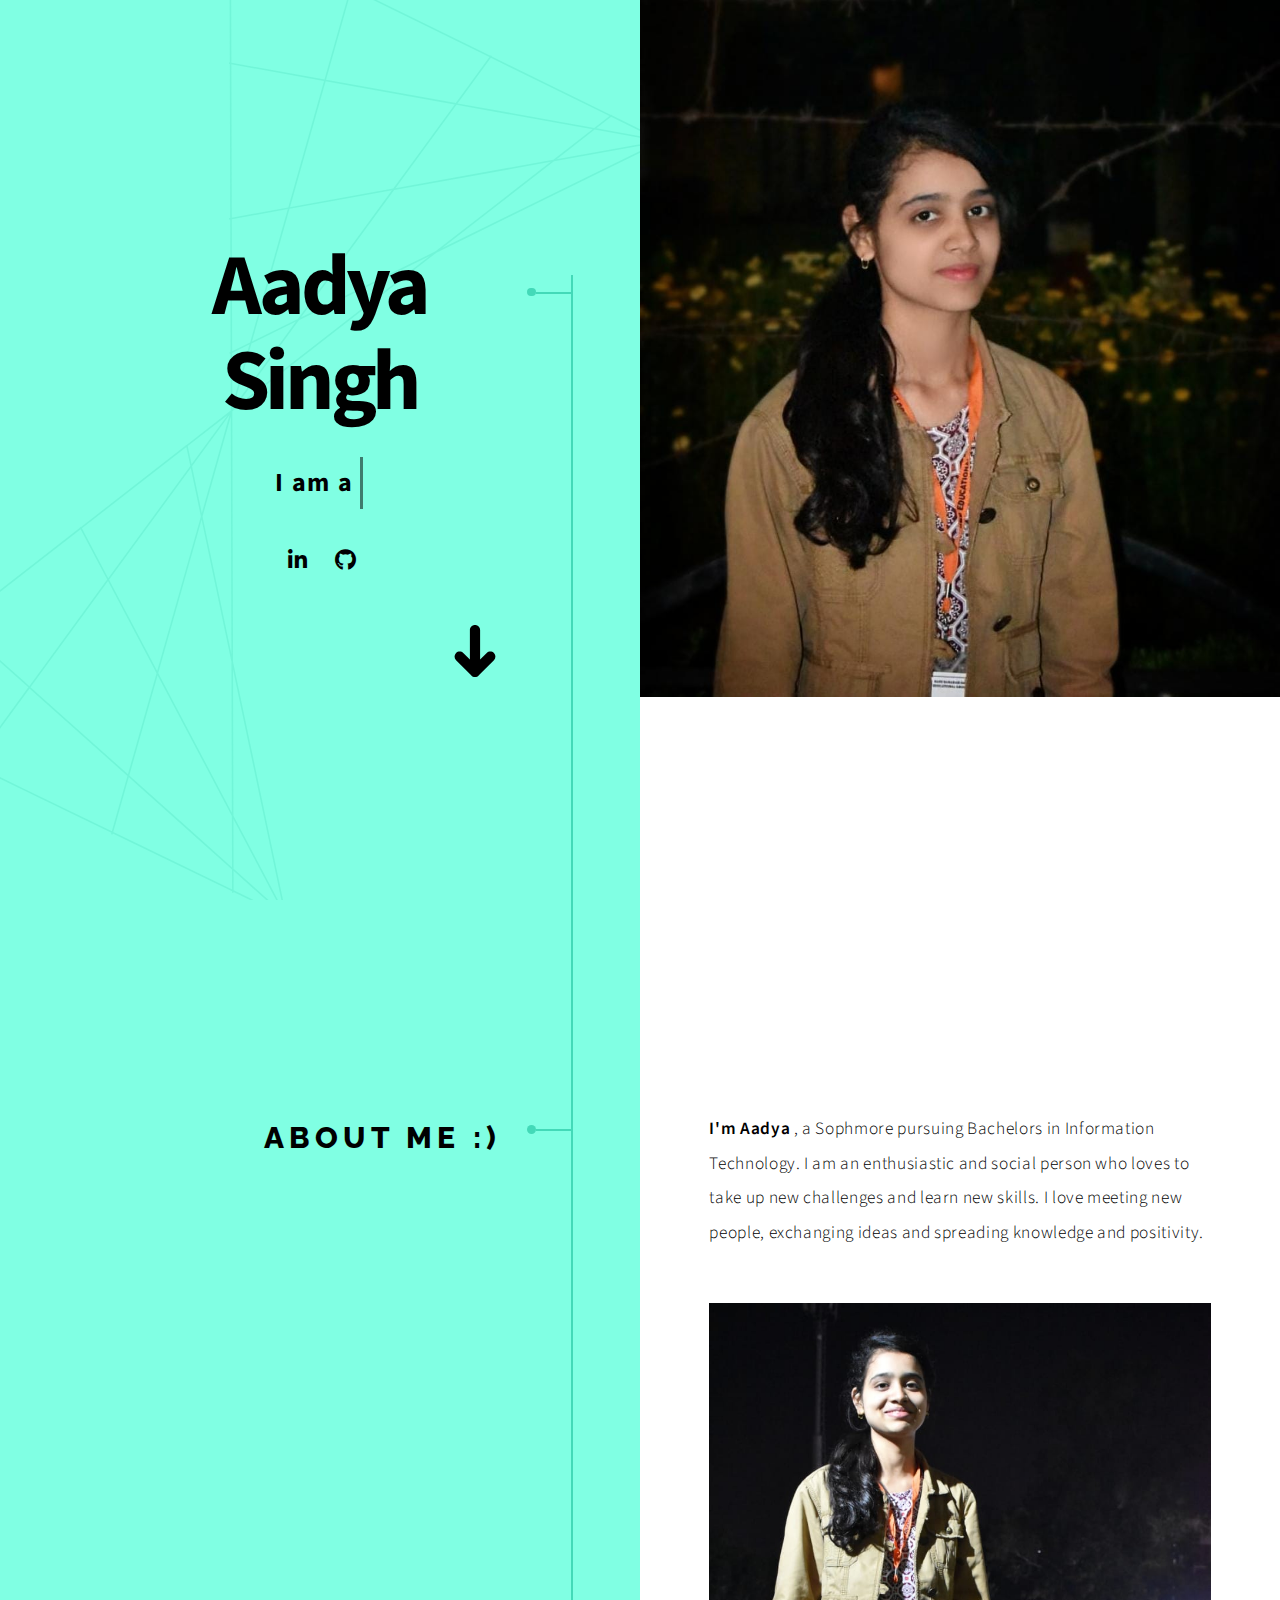
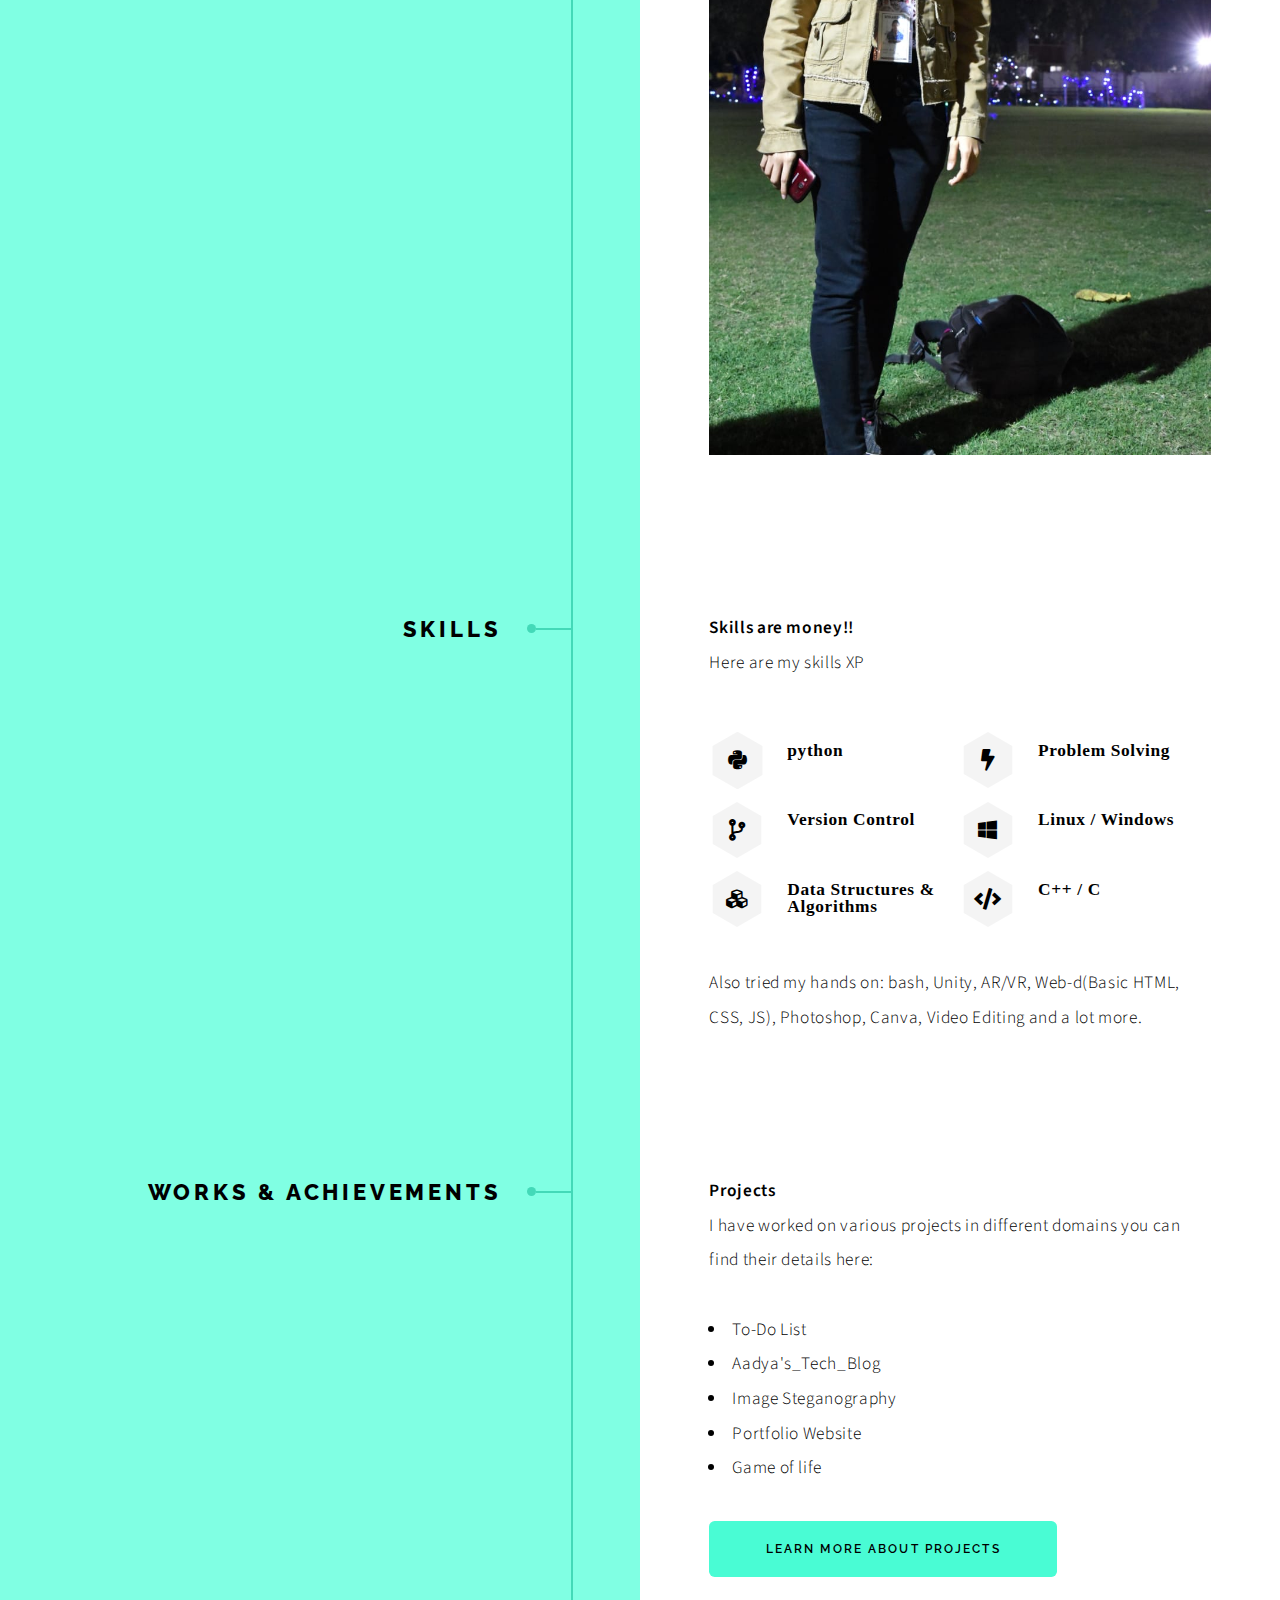
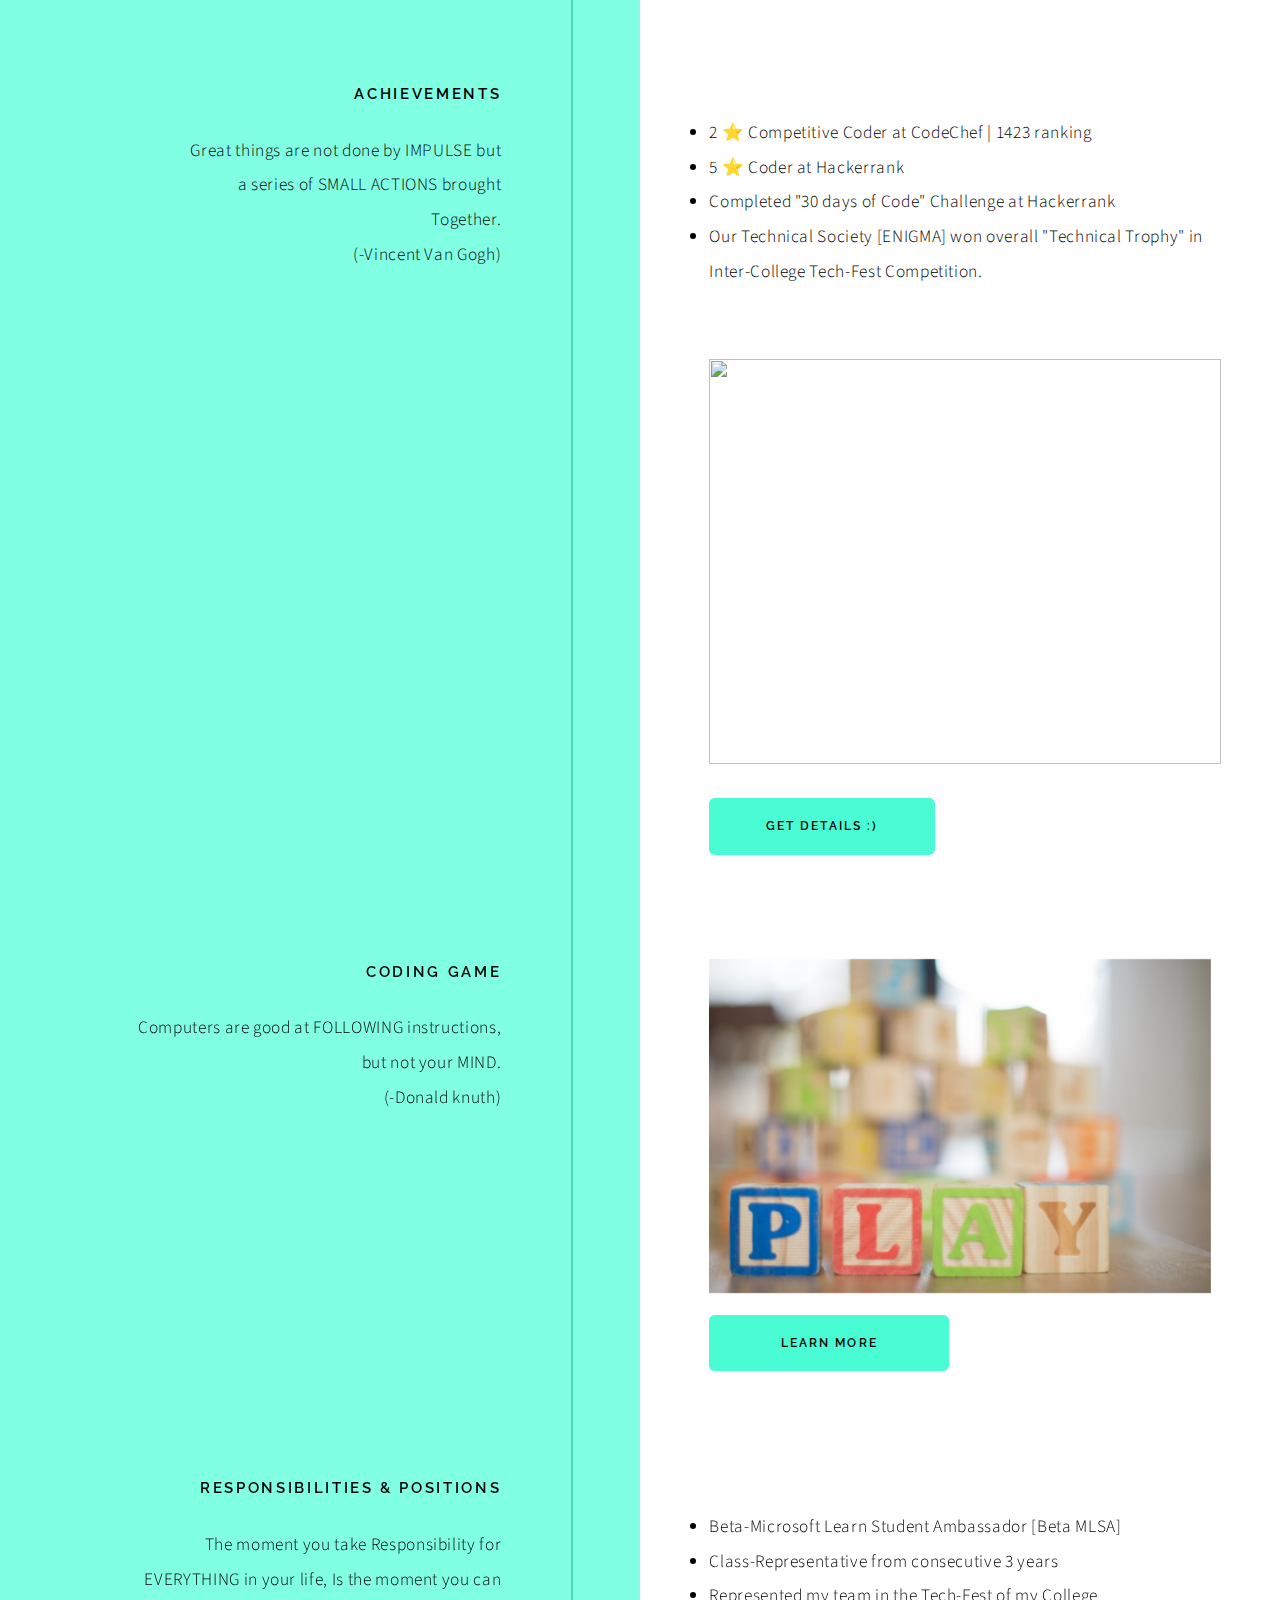
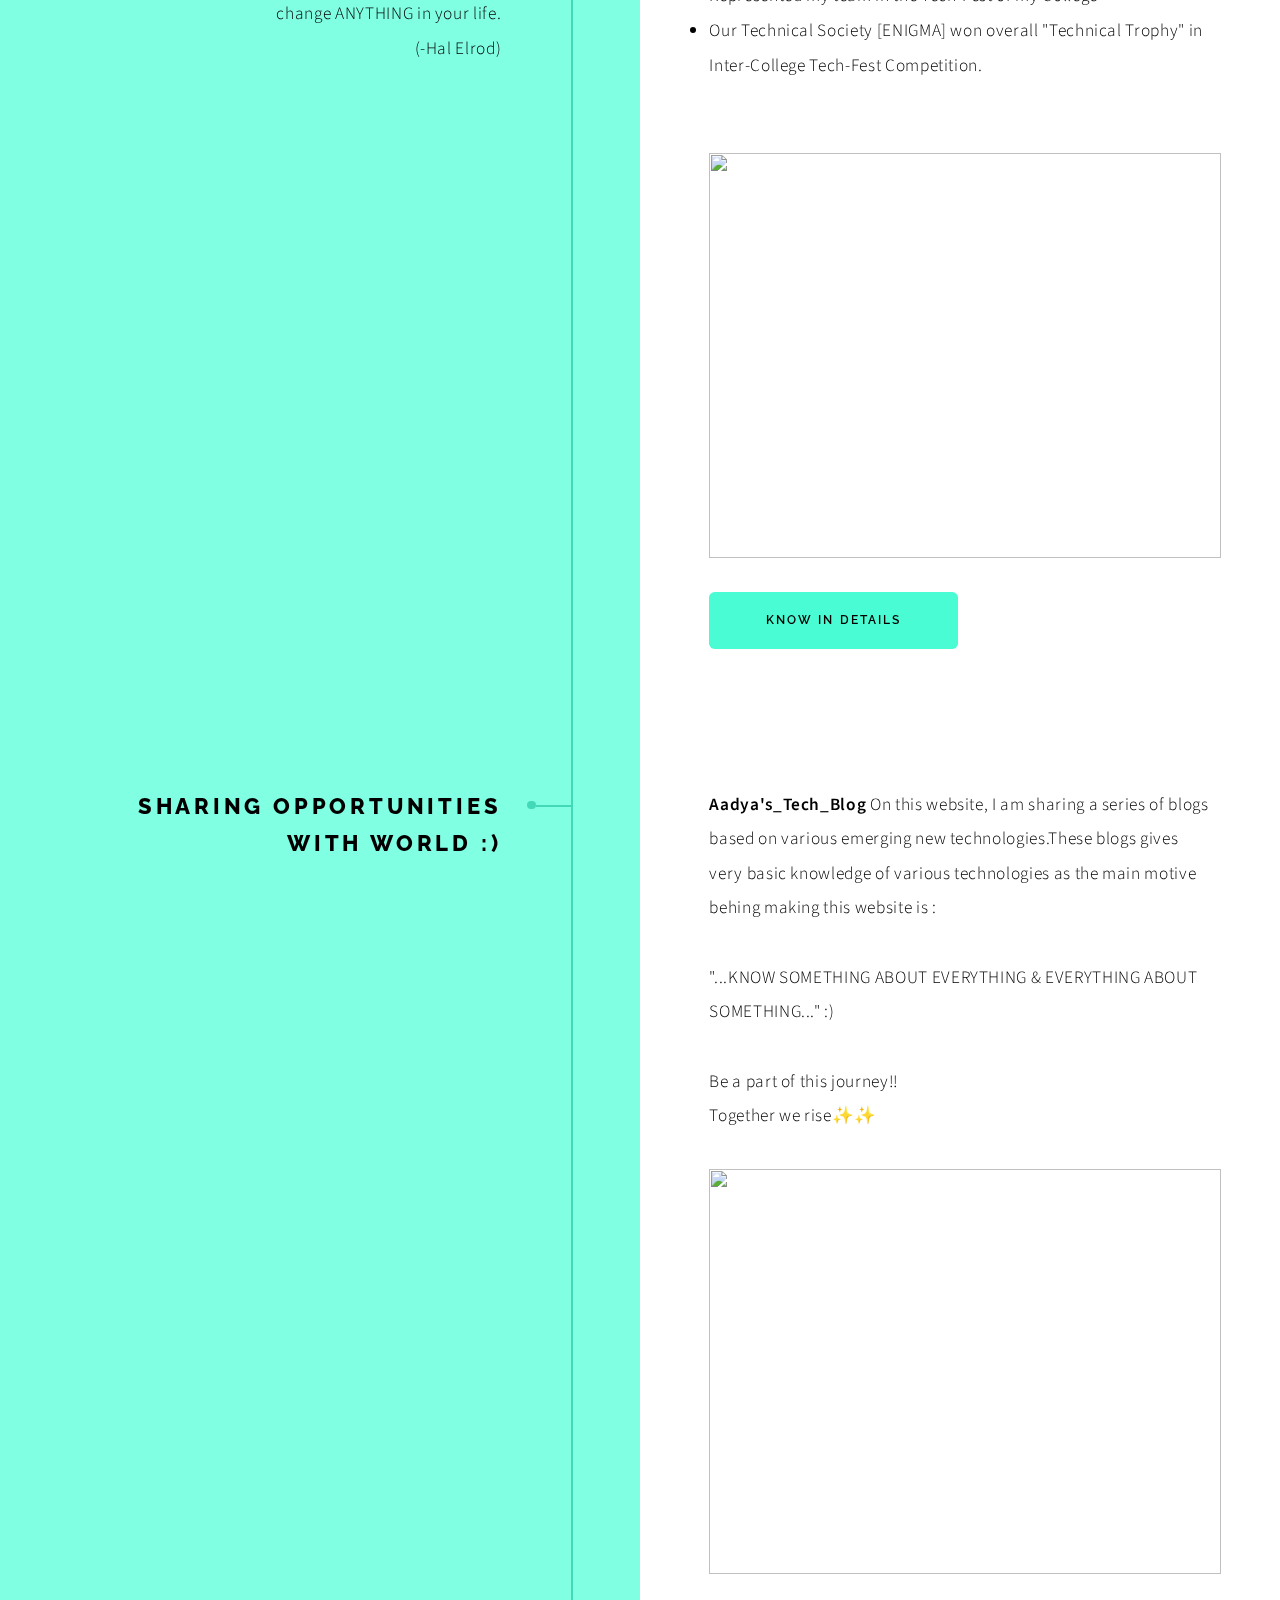
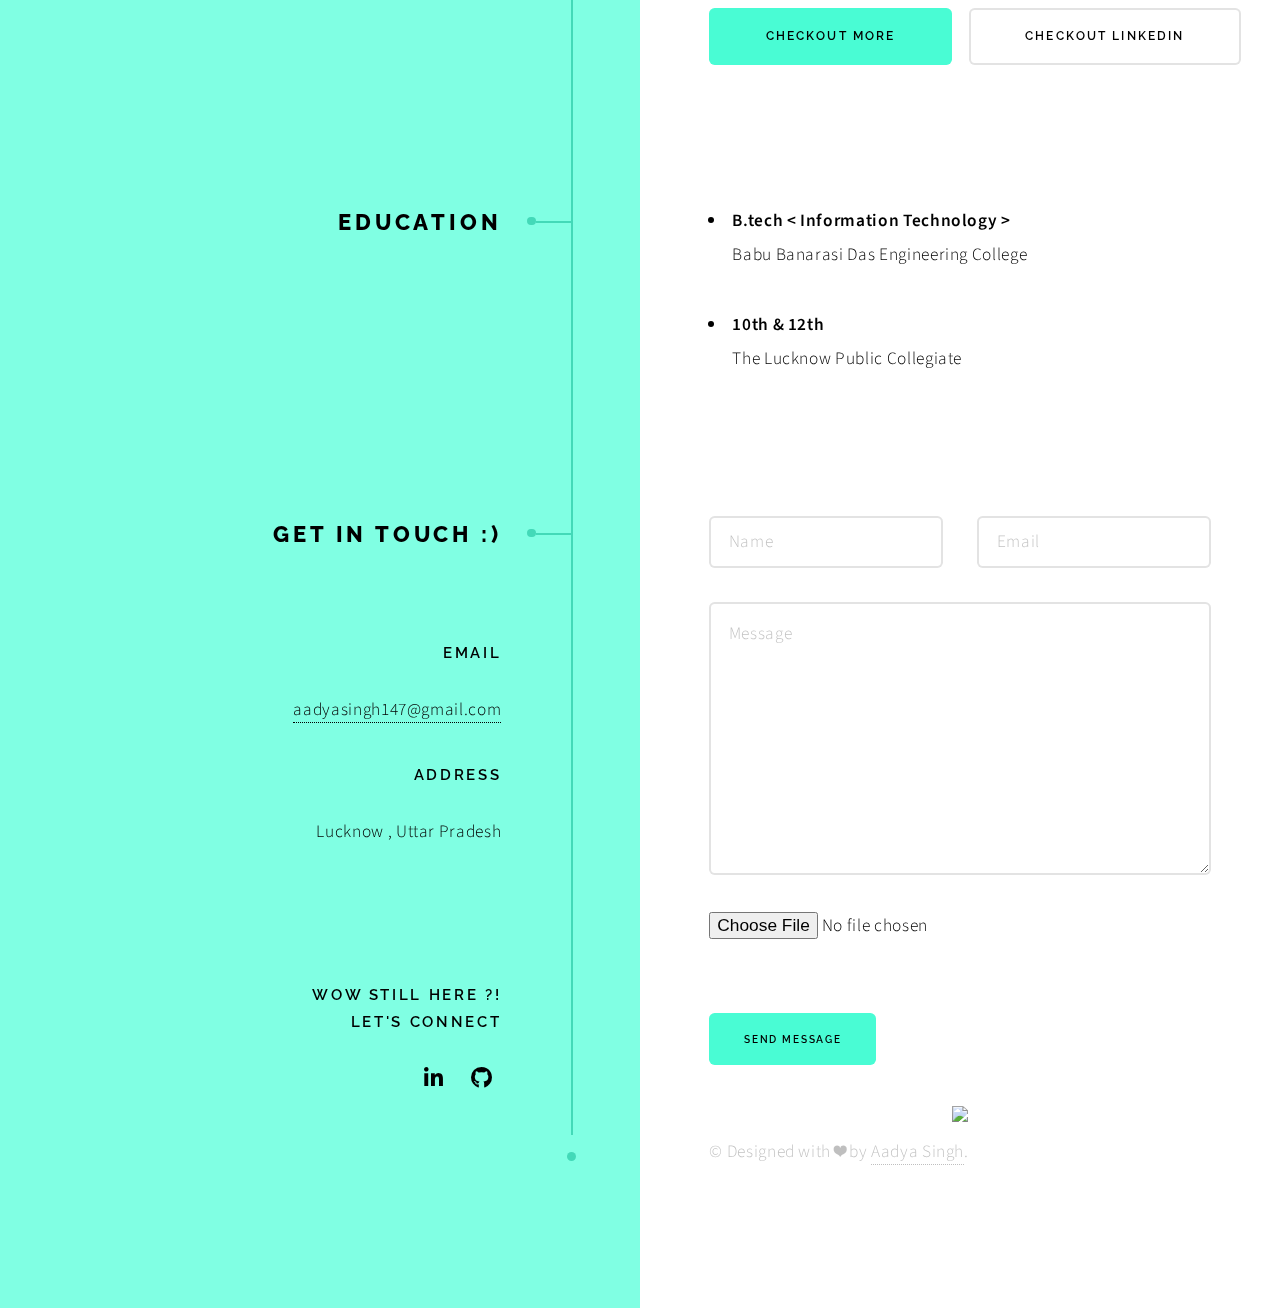
==== commit ccbde54a: "Update index.html" ====
--- a/index.html
+++ b/index.html
@@ -316,7 +316,7 @@
 					<h3> WOW Still here ?!<br> Let's Connect</h3>
 					<ul class="icons">
 
-						<li><a href="www.linkedin.com/in/aadya-singh-b6955a1a9" target="_blank"
+						<li><a href="https://www.linkedin.com/in/aadya-singh-b6955a1a9/" target="_blank"
 								class="icon brands fa-linkedin-in"><span class="label">LinkedIn</span></a></li>
 						<li><a href="https://github.com/adysis14" target="_blank" class="icon brands fa-github"><span
 									class="label">GitHub</span></a></li>
@@ -343,4 +343,4 @@
 
 </body>
 
-</html>+</html>
--- a/assets/css/main.css
+++ b/assets/css/main.css
@@ -3431,7 +3431,7 @@
 					}
 
 				#wrapper > section.intro > .content {
-					height: 140vh ;
+					height: 112vh ;
 					max-width: none;
 				}
 
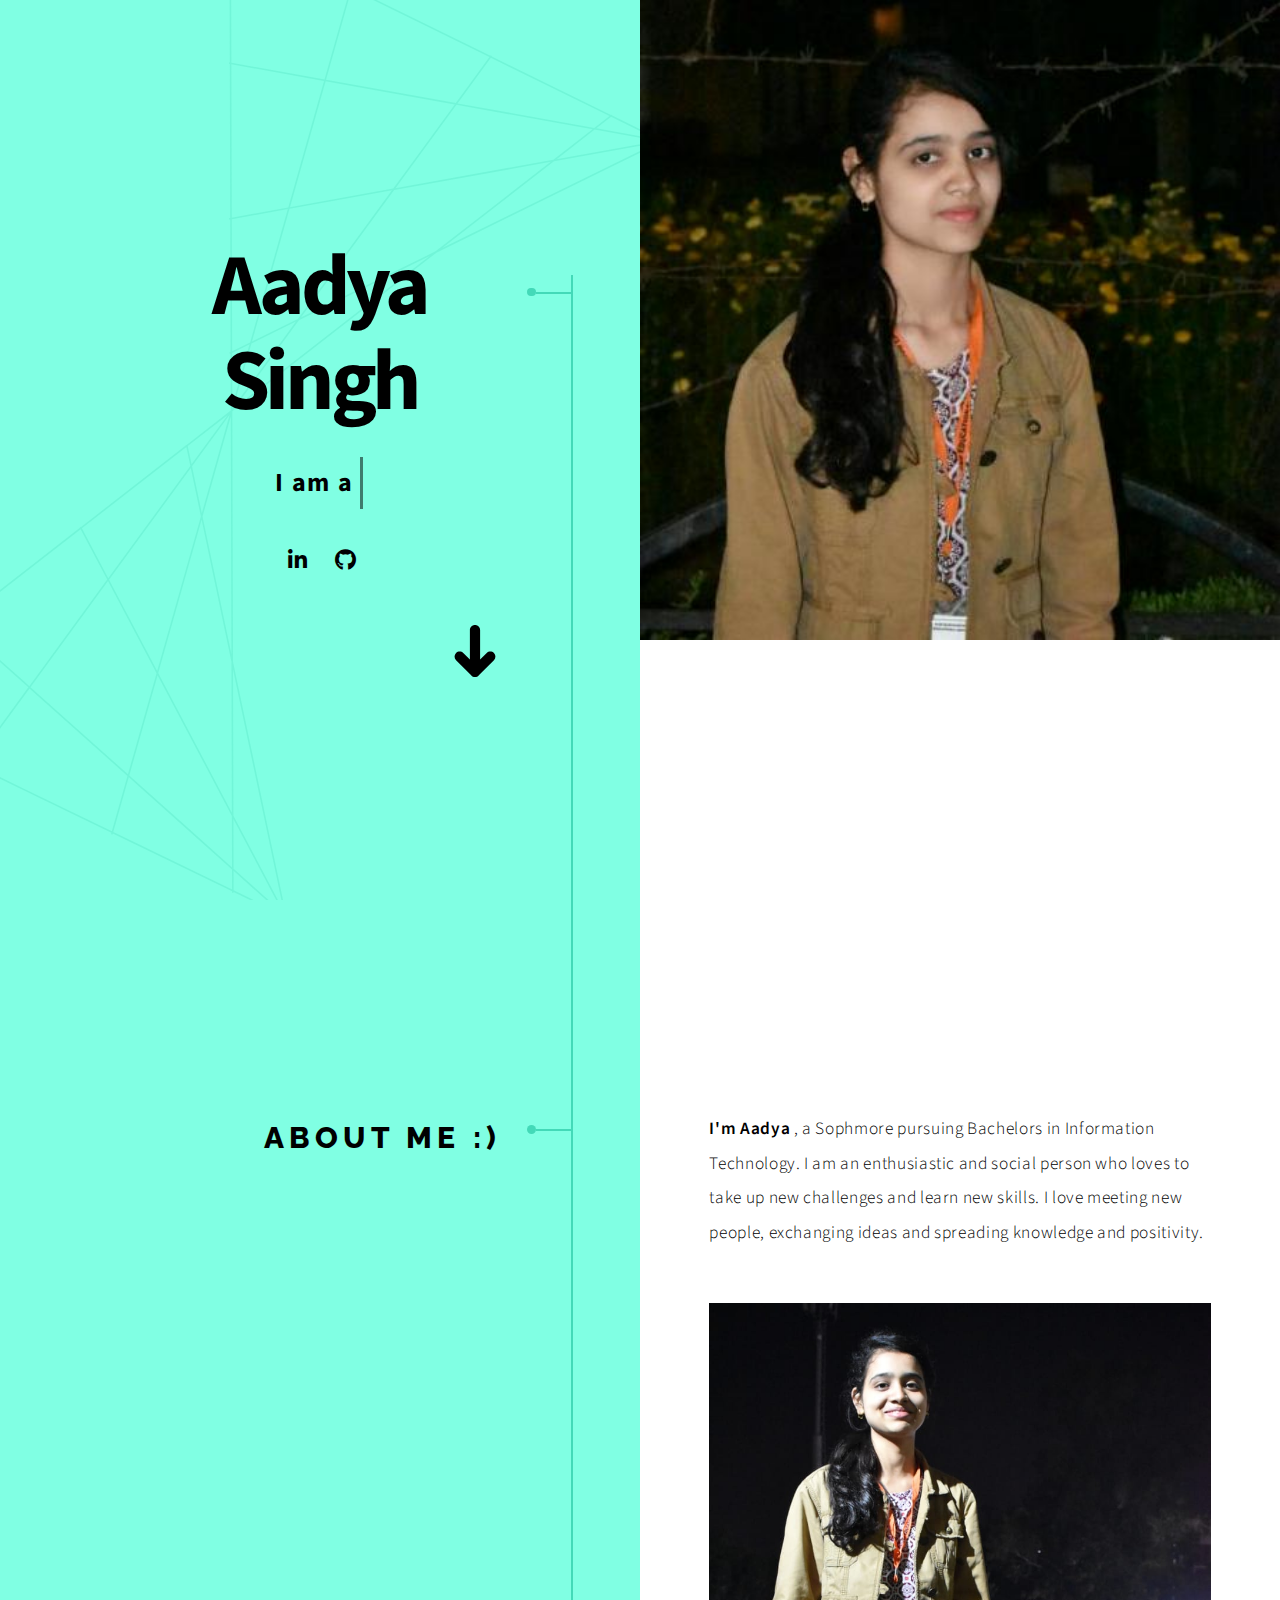
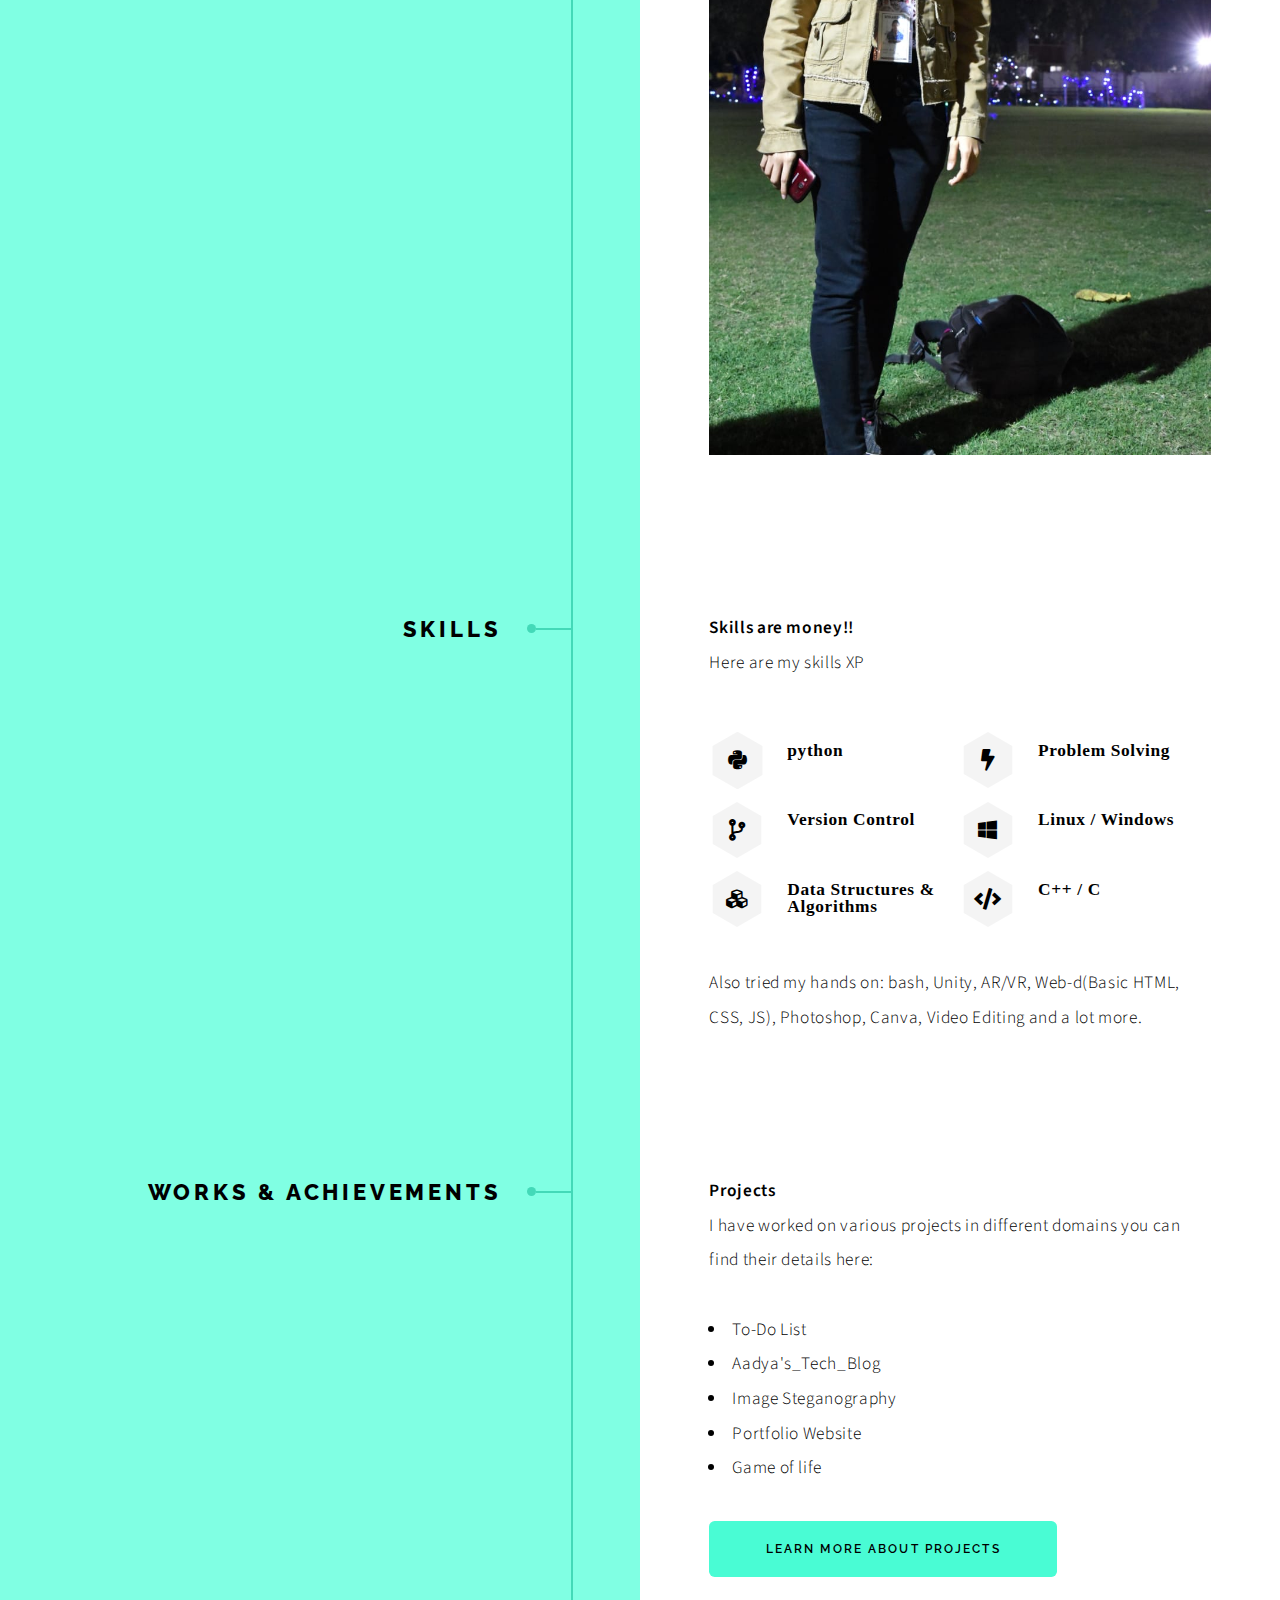
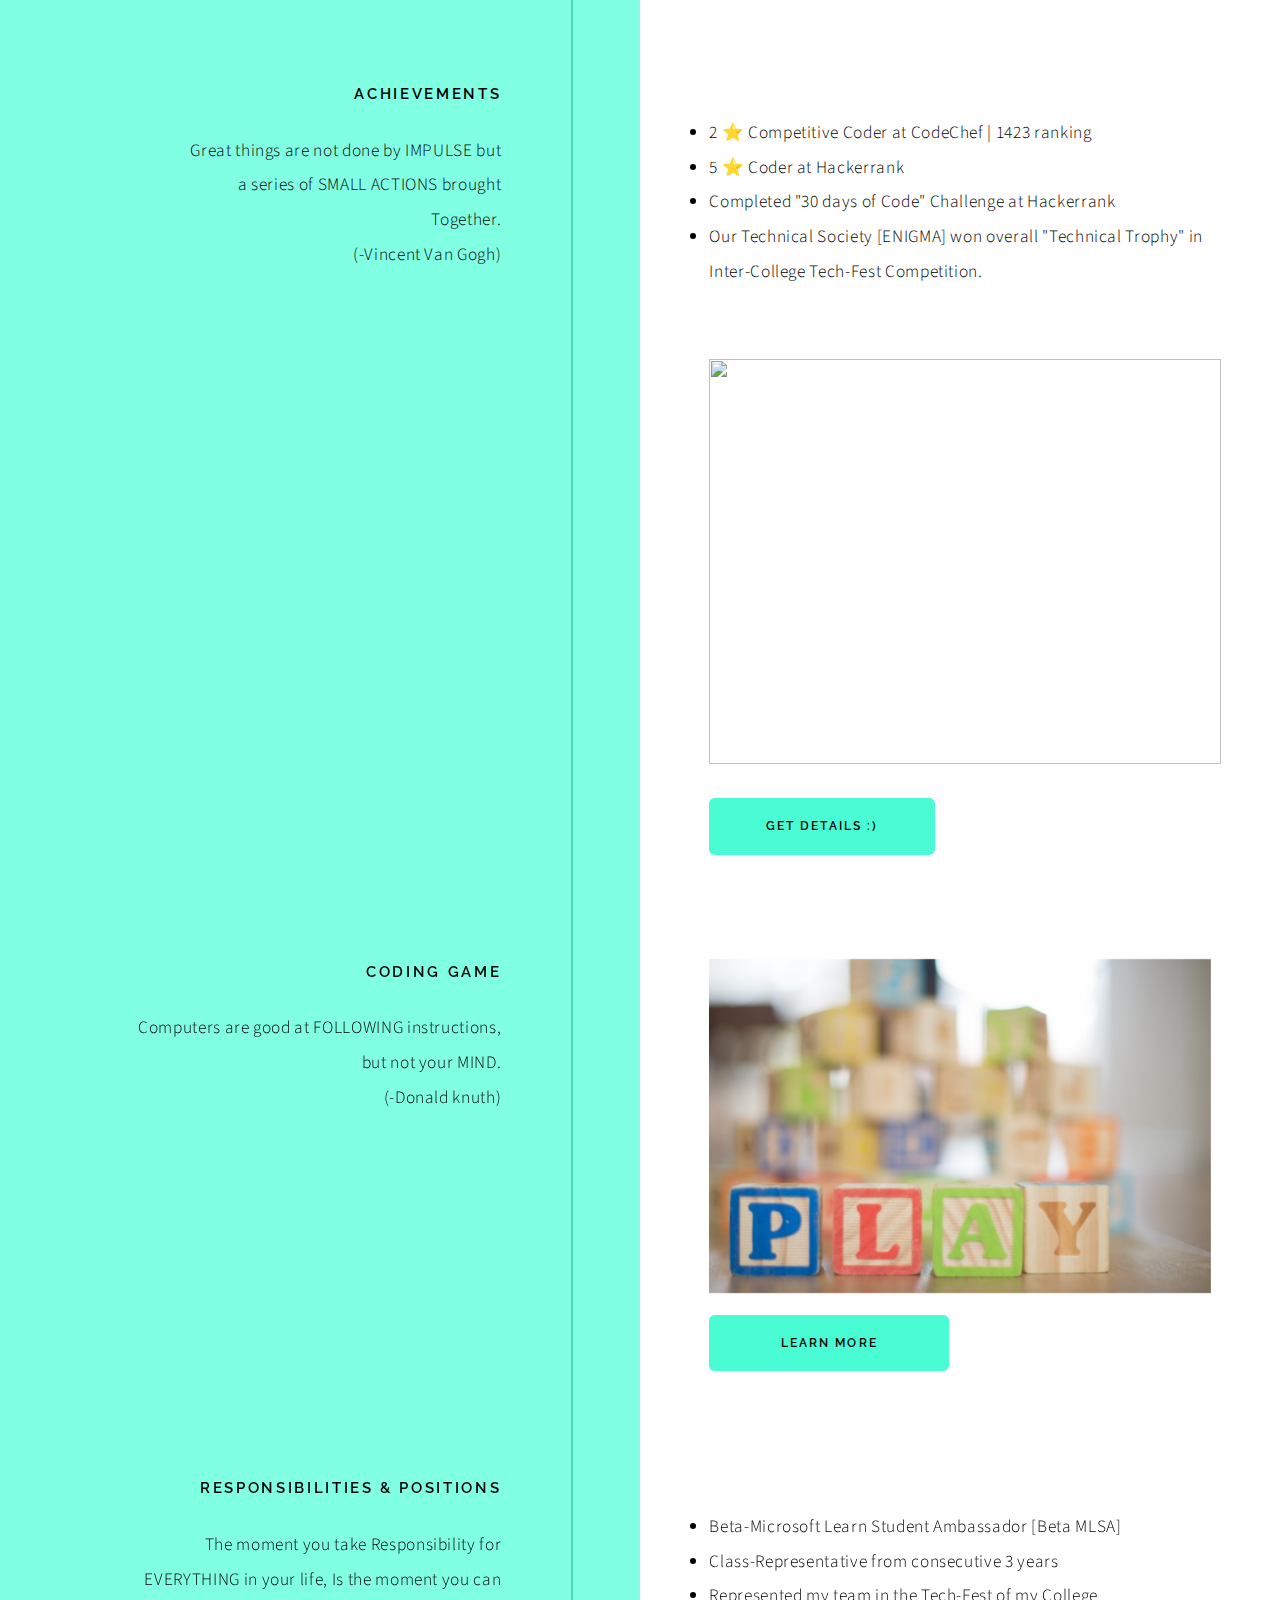
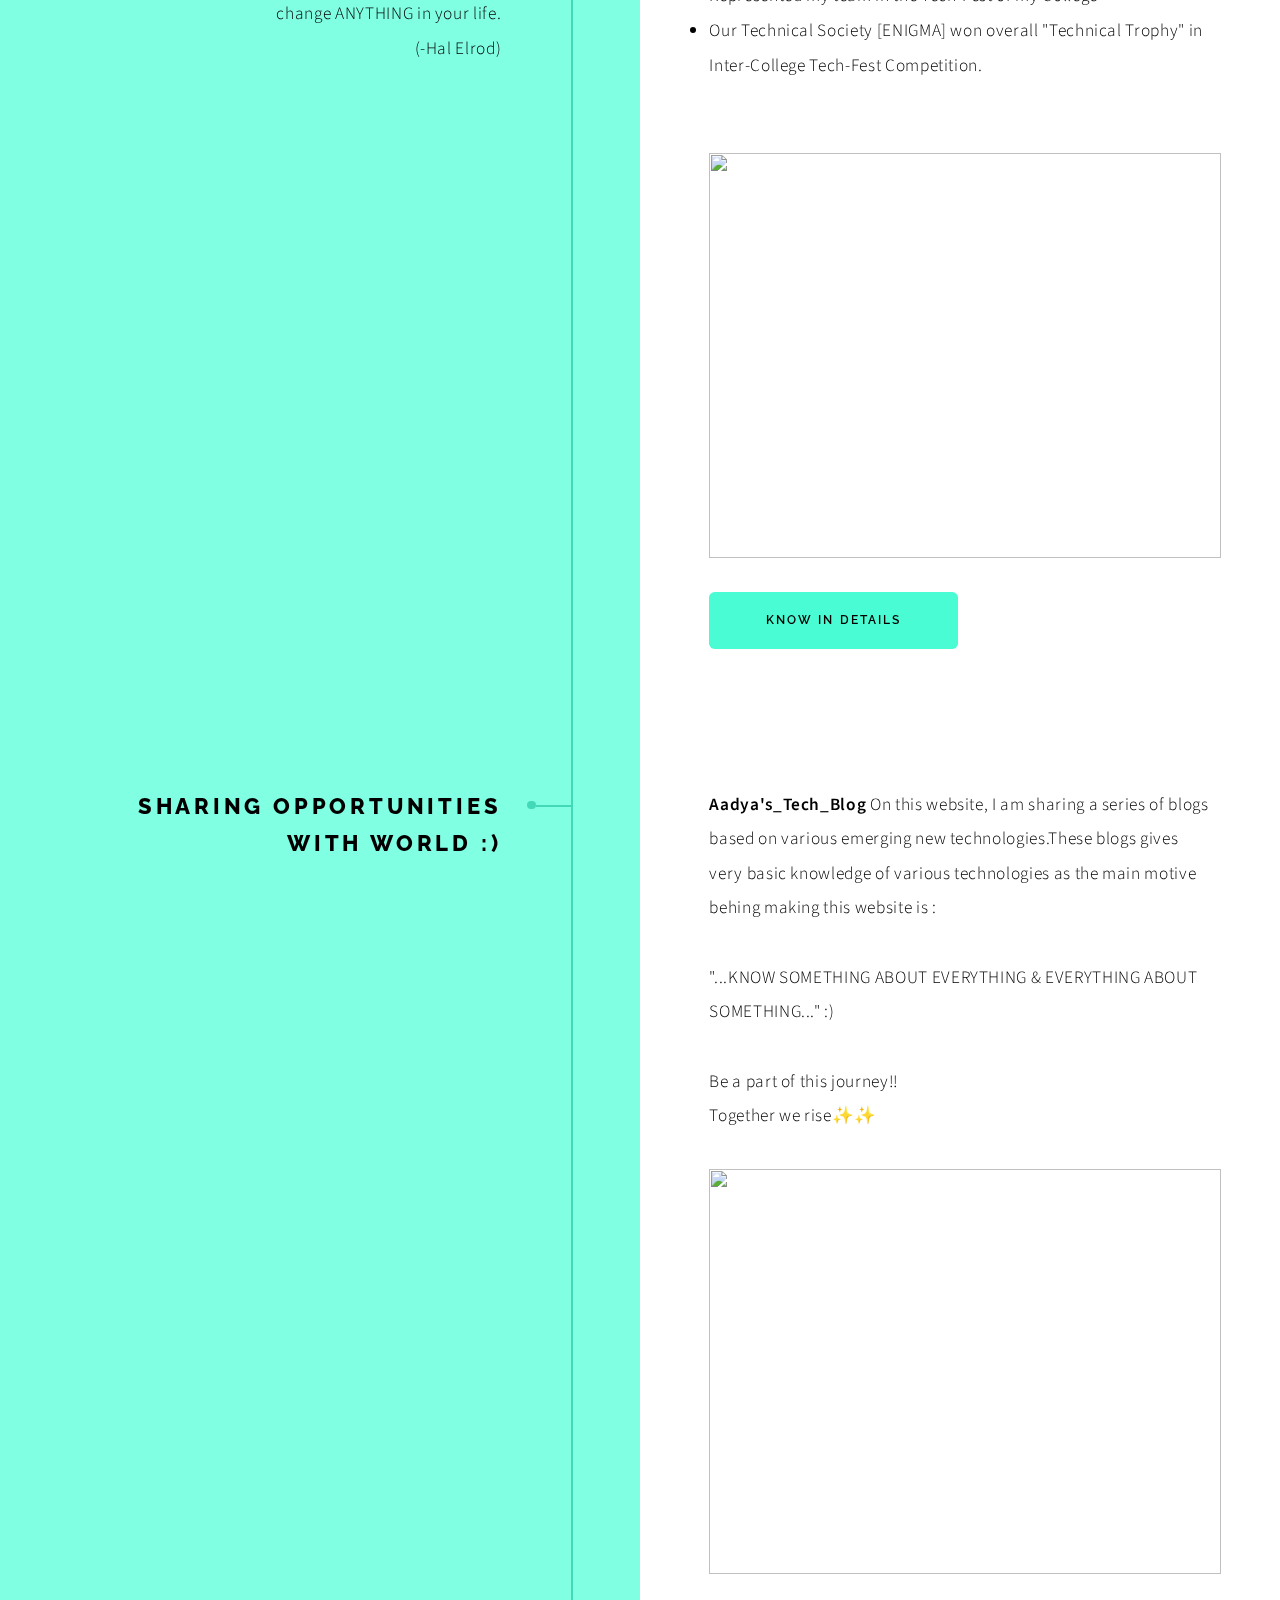
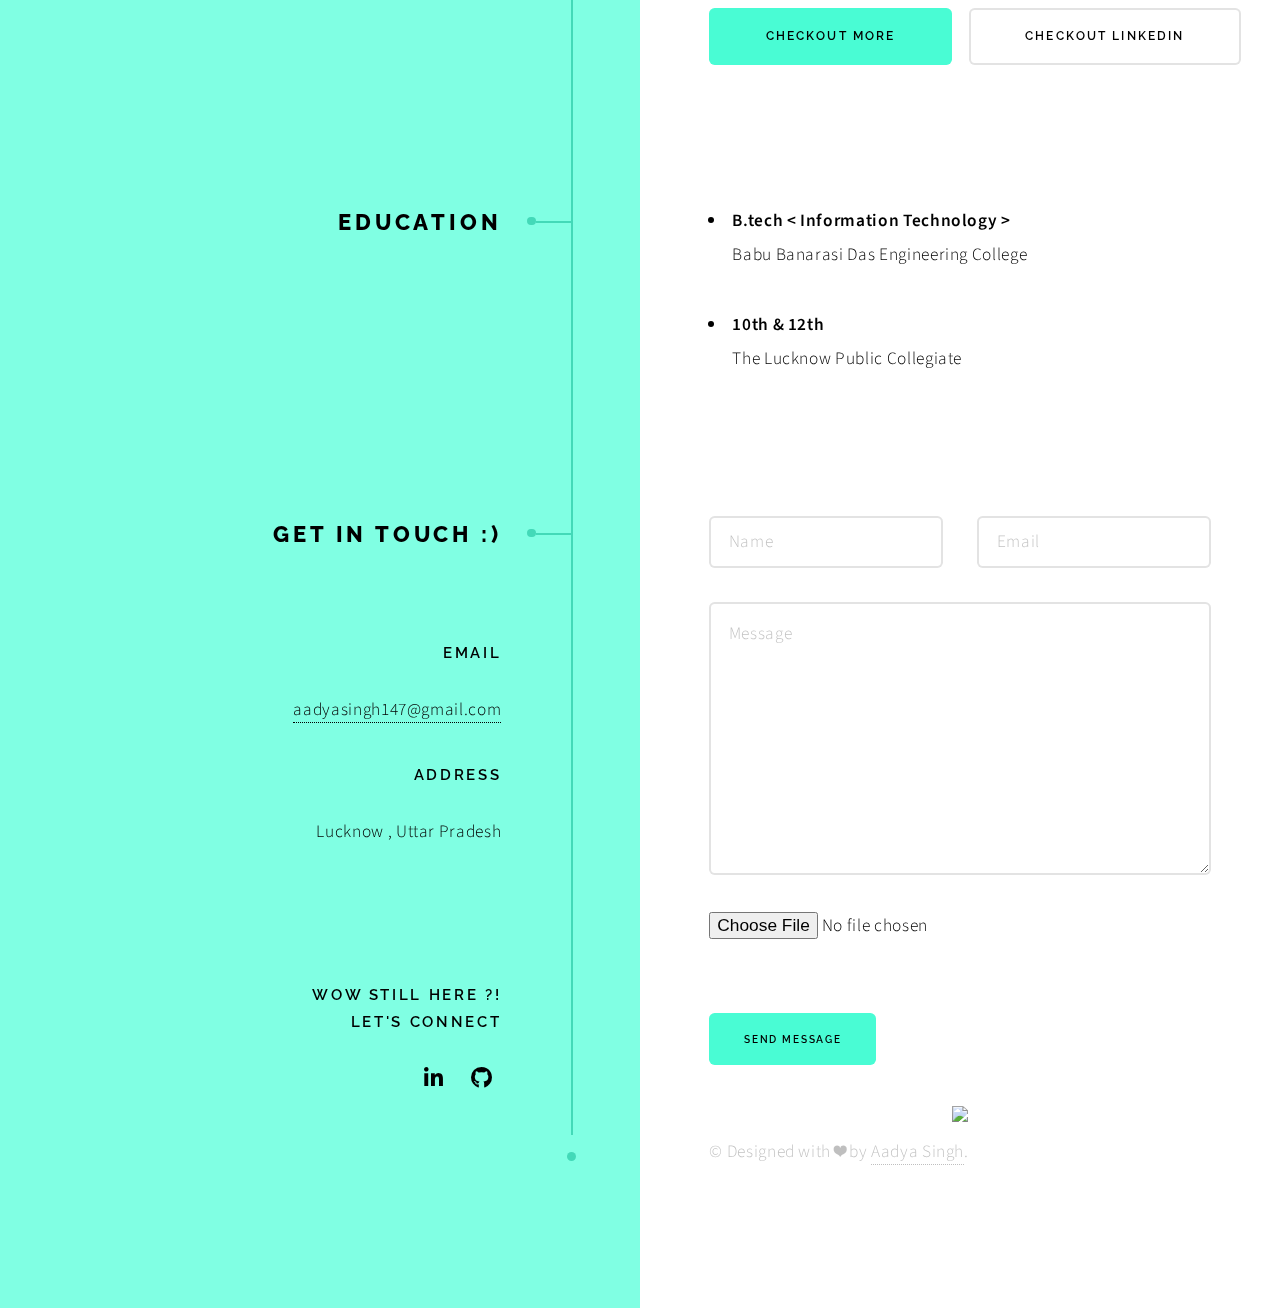
==== commit 8b62737c: "Update index.html" ====
--- a/index.html
+++ b/index.html
@@ -31,7 +31,7 @@
 				<center>
 					<ul class="icons">
 
-						<li><a href="www.linkedin.com/in/aadya-singh-b6955a1a9" target="_blank"
+						<li><a href="https://www.linkedin.com/in/aadya-singh-b6955a1a9/" target="_blank"
 								class="icon brands fa-linkedin-in"><span class="label">LinkedIn</span></a></li>
 						<li><a href="https://github.com/adysis14" target="_blank" class="icon brands fa-github"><span
 									class="label">GitHub</span></a></li>
@@ -44,7 +44,7 @@
 				</ul>
 			</header>
 			<div class="content">
-				<img class="image fill" data-position="center" src="images/pic01..jpeg" alt="" />
+				<img class="image fill" data-position="center" src="images/pic01.jfif" alt="" />
 				<!-- <img style="position:absolute; bottom:0" src="https://media.tenor.com/images/fa2a38af8337d1332c962257dd8c6bdf/tenor.gif"> -->
 				<!-- <img src="images/pic011.jpg" style="height:auto; max-width:100%; border:none; display:block;" alt="" /> -->
 				<!-- <span class="image main"><img src="images/pic011.jpg" alt="" /></span> -->
